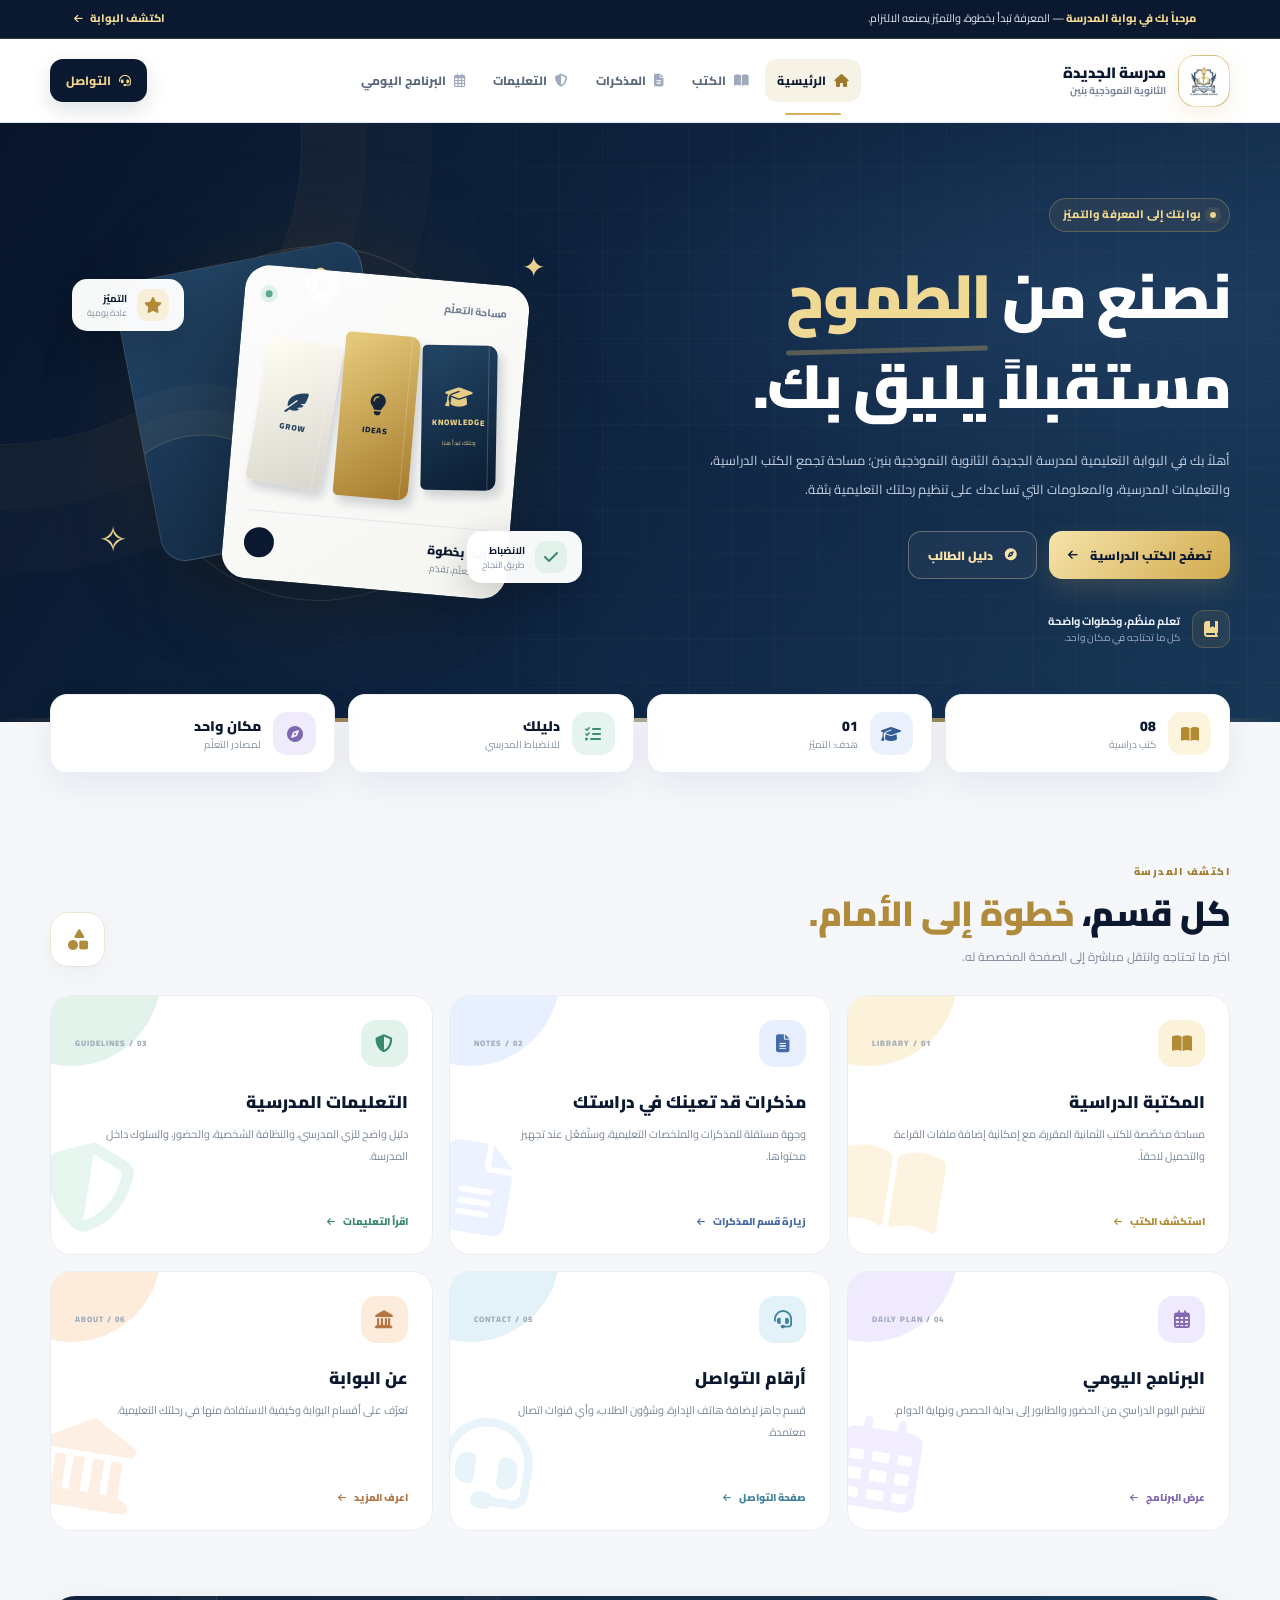
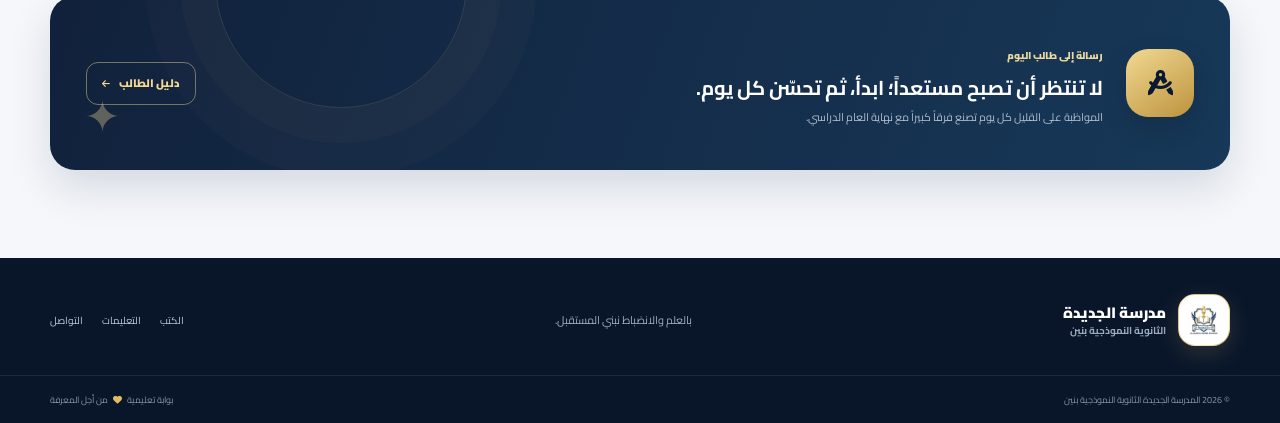
==== index.html @ 53d0a7f5 "Update contact section with new callout and warning Added a callout for contact information and upda" ====
<!DOCTYPE html>
<html lang="ar" dir="rtl">
<head>
  <meta charset="UTF-8">
  <meta name="viewport" content="width=device-width, initial-scale=1.0">
  <meta name="theme-color" content="#0b1930">
  <meta name="description" content="البوابة التعليمية للمدرسة الجديدة الثانوية النموذجية بنين — الكتب والمذكرات والتعليمات المدرسية والجدول اليومي.">
  <title>مدرسة الجديدة الثانوية النموذجية بنين | البوابة التعليمية</title>

  <link rel="preconnect" href="https://fonts.googleapis.com">
  <link rel="preconnect" href="https://fonts.gstatic.com" crossorigin>
  <link href="https://fonts.googleapis.com/css2?family=Cairo:wght@400;500;600;700;800;900&display=swap" rel="stylesheet">
  <link rel="stylesheet" href="https://cdnjs.cloudflare.com/ajax/libs/font-awesome/6.7.2/css/all.min.css">
  <link rel="stylesheet" href="style.css">
</head>
<body>
  <!-- شاشة البداية: ضع شعار المدرسة في assets/school-logo.png وسيظهر هنا وفي الترويسة تلقائياً. -->
  <div class="preloader" id="preloader" aria-label="جارٍ تجهيز البوابة" role="status">
    <div class="preloader-orbit orbit-one"></div>
    <div class="preloader-orbit orbit-two"></div>
    <div class="loader-brand">
      <div class="brand-mark brand-mark-large">
        <img src="1792596527395.jpg" alt="شعار المدرسة" class="school-logo-image" data-school-logo>
        <div class="logo-fallback"><i class="fa-solid fa-graduation-cap"></i><span>ج</span></div>
      </div>
      <span class="loader-kicker">بوابة المعرفة والانضباط</span>
      <h1>مدرسة الجديدة</h1>
      <p>الثانوية النموذجية بنين</p>
    </div>
    <div class="loader-progress"><span></span></div>
    <small>نهيّئ لك مساحة تليق بطموحك</small>
  </div>

  <div class="site-shell" id="siteShell">
    <div class="announcement-bar">
      <div class="announcement-inner">
        <span class="announcement-pulse"><i class="fa-solid fa-sparkles"></i></span>
        <p><strong>مرحباً بك في بوابة المدرسة</strong><span> — المعرفة تبدأ بخطوة، والتميّز يصنعه الالتزام.</span></p>
        <a href="#about" class="announcement-link" data-nav>اكتشف البوابة <i class="fa-solid fa-arrow-left"></i></a>
      </div>
    </div>

    <header class="site-header" id="siteHeader">
      <div class="header-inner page-container">
        <a class="brand" href="#home" data-nav aria-label="العودة إلى الرئيسية">
          <div class="brand-mark">
            <img src="1792596527395.jpg" alt="شعار المدرسة" class="school-logo-image" data-school-logo>
            <div class="logo-fallback"><i class="fa-solid fa-graduation-cap"></i><span>ج</span></div>
          </div>
          <div class="brand-copy">
            <strong>مدرسة الجديدة</strong>
            <span>الثانوية النموذجية بنين</span>
          </div>
        </a>

        <button class="menu-toggle" id="menuToggle" aria-label="فتح قائمة التنقل" aria-expanded="false" aria-controls="mainNav">
          <span></span><span></span><span></span>
        </button>

        <nav class="main-nav" id="mainNav" aria-label="التنقل الرئيسي">
          <a href="#home" class="nav-link is-active" data-nav><i class="fa-solid fa-house"></i><span>الرئيسية</span></a>
          <a href="#books" class="nav-link" data-nav><i class="fa-solid fa-book-open"></i><span>الكتب</span></a>
          <a href="#notes" class="nav-link" data-nav><i class="fa-solid fa-file-lines"></i><span>المذكرات</span></a>
          <a href="#guidelines" class="nav-link" data-nav><i class="fa-solid fa-shield-halved"></i><span>التعليمات</span></a>
          <a href="#schedule" class="nav-link" data-nav><i class="fa-regular fa-calendar-days"></i><span>البرنامج اليومي</span></a>
        </nav>

        <a href="#contact" class="header-contact" data-nav><i class="fa-solid fa-headset"></i><span>التواصل</span></a>
      </div>
    </header>

    <main id="mainContent">
      <!-- الصفحة الرئيسية -->
      <section class="page-view is-visible" data-page="home" id="page-home" aria-labelledby="homeTitle">
        <div class="hero-section">
          <div class="hero-grid page-container">
            <div class="hero-copy">
              <div class="eyebrow"><span class="eyebrow-dot"></span> بوابتك إلى المعرفة والتميّز</div>
              <h1 id="homeTitle">نصنع من <span>الطموح</span><br>مستقبلاً يليق بك.</h1>
              <p class="hero-description">أهلاً بك في البوابة التعليمية لمدرسة الجديدة الثانوية النموذجية بنين؛ مساحة تجمع الكتب الدراسية، والتعليمات المدرسية، والمعلومات التي تساعدك على تنظيم رحلتك التعليمية بثقة.</p>
              <div class="hero-actions">
                <a href="#books" data-nav class="button button-primary"><span>تصفّح الكتب الدراسية</span><i class="fa-solid fa-arrow-left"></i></a>
                <a href="#guidelines" data-nav class="button button-glass"><i class="fa-solid fa-compass"></i><span>دليل الطالب</span></a>
              </div>
              <div class="hero-assurance">
                <div class="assurance-icon"><i class="fa-solid fa-book-bookmark"></i></div>
                <p><strong>تعلم منظّم، وخطوات واضحة</strong><span>كل ما تحتاجه في مكان واحد.</span></p>
              </div>
            </div>

            <div class="hero-visual" aria-label="واجهة بصرية تعليمية">
              <div class="visual-glow"></div>
              <div class="visual-orbit orbit-a"></div>
              <div class="visual-orbit orbit-b"></div>
              <div class="visual-card visual-card-back"><i class="fa-solid fa-atom"></i><span>اكتشف</span></div>
              <div class="visual-card visual-card-front">
                <div class="visual-card-top"><span class="mini-label">مساحة التعلّم</span><span class="live-dot"></span></div>
                <div class="book-art"><div class="book-cover cover-navy"><i class="fa-solid fa-graduation-cap"></i><span>KNOWLEDGE</span><small>رحلتك تبدأ هنا</small></div><div class="book-cover cover-gold"><i class="fa-solid fa-lightbulb"></i><span>IDEAS</span></div><div class="book-cover cover-cream"><i class="fa-solid fa-feather-pointed"></i><span>GROW</span></div></div>
                <div class="visual-card-bottom"><div><strong>ابدأ بخطوة</strong><span>اقرأ، تعلّم، تقدّم.</span></div><div class="round-arrow"><i class="fa-solid fa-arrow-up-left"></i></div></div>
              </div>
              <div class="floating-chip chip-top"><span class="chip-icon"><i class="fa-solid fa-star"></i></span><span><strong>التميّز</strong><small>عادة يومية</small></span></div>
              <div class="floating-chip chip-bottom"><span class="chip-icon chip-icon-green"><i class="fa-solid fa-check"></i></span><span><strong>الانضباط</strong><small>طريق النجاح</small></span></div>
              <div class="visual-spark spark-one">✦</div><div class="visual-spark spark-two">✧</div>
            </div>
          </div>
          <div class="hero-bottom-line"></div>
        </div>

        <section class="quick-stats page-container" aria-label="معلومات البوابة">
          <div class="stat-card"><span class="stat-icon stat-icon-gold"><i class="fa-solid fa-book-open"></i></span><div><strong>08</strong><span>كتب دراسية</span></div><i class="fa-solid fa-arrow-up-left stat-arrow"></i></div>
          <div class="stat-card"><span class="stat-icon stat-icon-blue"><i class="fa-solid fa-graduation-cap"></i></span><div><strong>01</strong><span>هدف: التميّز</span></div><i class="fa-solid fa-arrow-up-left stat-arrow"></i></div>
          <div class="stat-card"><span class="stat-icon stat-icon-green"><i class="fa-solid fa-list-check"></i></span><div><strong>دليلك</strong><span>للانضباط المدرسي</span></div><i class="fa-solid fa-arrow-up-left stat-arrow"></i></div>
          <div class="stat-card"><span class="stat-icon stat-icon-violet"><i class="fa-solid fa-compass"></i></span><div><strong>مكان واحد</strong><span>لمصادر التعلّم</span></div><i class="fa-solid fa-arrow-up-left stat-arrow"></i></div>
        </section>

        <section class="section-block page-container home-sections">
          <div class="section-heading">
            <div><span class="section-kicker">اكتشف المدرسة</span><h2>كل قسم، <span>خطوة إلى الأمام.</span></h2><p>اختر ما تحتاجه وانتقل مباشرة إلى الصفحة المخصصة له.</p></div>
            <span class="heading-decoration"><i class="fa-solid fa-shapes"></i></span>
          </div>
          <div class="feature-grid">
            <a class="feature-card feature-card-books" href="#books" data-nav><div class="feature-card-top"><span class="feature-icon"><i class="fa-solid fa-book-open"></i></span><span class="feature-index">01 / LIBRARY</span></div><h3>المكتبة الدراسية</h3><p>مساحة مخصّصة للكتب الثمانية المقررة، مع إمكانية إضافة ملفات القراءة والتحميل لاحقاً.</p><span class="feature-link">استكشف الكتب <i class="fa-solid fa-arrow-left"></i></span><div class="feature-watermark"><i class="fa-solid fa-book-open"></i></div></a>
            <a class="feature-card feature-card-notes" href="#notes" data-nav><div class="feature-card-top"><span class="feature-icon"><i class="fa-solid fa-file-lines"></i></span><span class="feature-index">02 / NOTES</span></div><h3>مذكرات قد تعينك في دراستك</h3><p>وجهة مستقلة للمذكرات والملخصات التعليمية، وستُفعّل عند تجهيز محتواها.</p><span class="feature-link">زيارة قسم المذكرات <i class="fa-solid fa-arrow-left"></i></span><div class="feature-watermark"><i class="fa-solid fa-file-lines"></i></div></a>
            <a class="feature-card feature-card-guide" href="#guidelines" data-nav><div class="feature-card-top"><span class="feature-icon"><i class="fa-solid fa-shield-halved"></i></span><span class="feature-index">03 / GUIDELINES</span></div><h3>التعليمات المدرسية</h3><p>دليل واضح للزي المدرسي، والنظافة الشخصية، والحضور، والسلوك داخل المدرسة.</p><span class="feature-link">اقرأ التعليمات <i class="fa-solid fa-arrow-left"></i></span><div class="feature-watermark"><i class="fa-solid fa-shield-halved"></i></div></a>
            <a class="feature-card feature-card-schedule" href="#schedule" data-nav><div class="feature-card-top"><span class="feature-icon"><i class="fa-regular fa-calendar-days"></i></span><span class="feature-index">04 / DAILY PLAN</span></div><h3>البرنامج اليومي</h3><p>تنظيم اليوم الدراسي من الحضور والطابور إلى بداية الحصص ونهاية الدوام.</p><span class="feature-link">عرض البرنامج <i class="fa-solid fa-arrow-left"></i></span><div class="feature-watermark"><i class="fa-regular fa-calendar-days"></i></div></a>
            <a class="feature-card feature-card-contact" href="#contact" data-nav><div class="feature-card-top"><span class="feature-icon"><i class="fa-solid fa-headset"></i></span><span class="feature-index">05 / CONTACT</span></div><h3>أرقام التواصل</h3><p>قسم جاهز لإضافة هاتف الإدارة، وشؤون الطلاب، وأي قنوات اتصال معتمدة.</p><span class="feature-link">صفحة التواصل <i class="fa-solid fa-arrow-left"></i></span><div class="feature-watermark"><i class="fa-solid fa-headset"></i></div></a>
            <a class="feature-card feature-card-about" href="#about" data-nav><div class="feature-card-top"><span class="feature-icon"><i class="fa-solid fa-landmark"></i></span><span class="feature-index">06 / ABOUT</span></div><h3>عن البوابة</h3><p>تعرّف على أقسام البوابة وكيفية الاستفادة منها في رحلتك التعليمية.</p><span class="feature-link">اعرف المزيد <i class="fa-solid fa-arrow-left"></i></span><div class="feature-watermark"><i class="fa-solid fa-landmark"></i></div></a>
          </div>
        </section>

        <section class="study-banner page-container"><div class="study-banner-emblem"><i class="fa-solid fa-compass-drafting"></i></div><div class="study-banner-copy"><span>رسالة إلى طالب اليوم</span><h2>لا تنتظر أن تصبح مستعداً؛ ابدأ، ثم تحسّن كل يوم.</h2><p>المواظبة على القليل كل يوم تصنع فرقاً كبيراً مع نهاية العام الدراسي.</p></div><a href="#guidelines" class="banner-button" data-nav>دليل الطالب <i class="fa-solid fa-arrow-left"></i></a><div class="banner-deco">✦</div></section>
      </section>

      <!-- صفحة الكتب -->
      <section class="page-view inner-page" data-page="books" id="page-books" aria-labelledby="booksTitle" hidden>
        <div class="inner-hero inner-hero-books"><div class="page-container inner-hero-content"><div class="breadcrumbs"><a href="#home" data-nav>الرئيسية</a><i class="fa-solid fa-chevron-left"></i><span>المكتبة الدراسية</span></div><span class="section-kicker">THE DIGITAL LIBRARY</span><h1 id="booksTitle">المكتبة <span>الدراسية</span></h1><p>ثمانية عناوين دراسية في مكان واحد. أُعدّت هذه الصفحة لتكون نقطة وصول منظمة إلى ملفات الكتب عند رفعها.</p><div class="inner-hero-meta"><span><i class="fa-solid fa-book"></i> 8 كتب</span><span><i class="fa-solid fa-mobile-screen-button"></i> مناسبة للهاتف والحاسوب</span></div></div><div class="inner-hero-graphic"><div class="hero-book-stack"><i class="fa-solid fa-book-open"></i><span>LIBRARY</span><small>اقرأ لتتقدّم</small></div></div></div>
        <div class="page-container page-body"><div class="page-toolbar"><div><h2>الكتب المتاحة في الفهرس</h2><p>اختر المادة للوصول إلى تفاصيلها.</p></div><label class="search-box"><i class="fa-solid fa-magnifying-glass"></i><input id="bookSearch" type="search" placeholder="ابحث عن كتاب..." autocomplete="off"><kbd>⌕</kbd></label></div><div class="books-grid" id="booksGrid"></div><div class="info-callout"><span class="callout-icon"><i class="fa-solid fa-circle-info"></i></span><div><strong>ملاحظة حول الملفات</strong><p> سوف يتم اضافة باقي الكتب قريبا نحن نعمل على ارضائكم<code>BOOKS</code><code></code>، وسيعمل زر فتح الكتاب تلقائياً.</p></div></div></div>
      </section>

      <!-- صفحة المذكرات -->
      <section class="page-view inner-page" data-page="notes" id="page-notes" aria-labelledby="notesTitle" hidden>
        <div class="inner-hero inner-hero-notes"><div class="page-container inner-hero-content"><div class="breadcrumbs"><a href="#home" data-nav>الرئيسية</a><i class="fa-solid fa-chevron-left"></i><span>المذكرات</span></div><span class="section-kicker">YOUR STUDY COMPANION</span><h1 id="notesTitle">مذكرات قد تعينك <span>في دراستك</span></h1><p>مساحة تعليمية قيد التجهيز لتجميع المذكرات والملخصات وأوراق المراجعة في واجهة واحدة سهلة الاستخدام.</p></div><div class="inner-hero-graphic notes-graphic"><div class="note-sheet"><span class="note-line line-short"></span><span class="note-line"></span><span class="note-line"></span><span class="note-line line-mid"></span><i class="fa-solid fa-bookmark"></i></div></div></div>
        <div class="page-container page-body coming-soon-wrap"><div class="coming-soon-card"><div class="coming-soon-orbit orbit-one"></div><div class="coming-soon-orbit orbit-two"></div><div class="coming-soon-icon"><i class="fa-solid fa-file-circle-plus"></i></div><span class="coming-soon-label">قريباً بإذن الله</span><h2>سوف يتم إضافة هذا القسم قريباً</h2><p>نعمل على تجهيز مساحة للمذكرات والملخصات الدراسية. ستظهر المواد هنا عند إضافتها.</p><a href="#books" class="button button-primary" data-nav>تصفّح الكتب الآن <i class="fa-solid fa-arrow-left"></i></a></div></div>
      </section>

      <!-- صفحة التعليمات -->
      <section class="page-view inner-page" data-page="guidelines" id="page-guidelines" aria-labelledby="guidelinesTitle" hidden>
        <div class="inner-hero inner-hero-guide"><div class="page-container inner-hero-content"><div class="breadcrumbs"><a href="#home" data-nav>الرئيسية</a><i class="fa-solid fa-chevron-left"></i><span>التعليمات المدرسية</span></div><span class="section-kicker">SCHOOL CODE</span><h1 id="guidelinesTitle">هويتنا في <span>مظهرنا وسلوكنا</span></h1><p>الالتزام بالنظام والنظافة واحترام الآخرين جزء من بيئة تعليمية آمنة ومحفّزة للجميع.</p><div class="inner-hero-meta"><span><i class="fa-solid fa-shirt"></i> زي موحّد</span><span><i class="fa-solid fa-handshake-angle"></i> احترام ومسؤولية</span></div></div><div class="inner-hero-graphic guide-graphic"><div class="shield-illustration"><i class="fa-solid fa-shield-halved"></i><span><i class="fa-solid fa-check"></i></span></div></div></div>
        <div class="page-container page-body"><div class="page-toolbar"><div><h2>دليل الطالب المدرسي</h2><p>إرشادات تساعد على المحافظة على بيئة مدرسية مرتبة ومحترمة.</p></div><span class="pill-note"><i class="fa-solid fa-circle-check"></i> التزم بها كل يوم</span></div><div class="guidelines-grid">
          <article class="guideline-card"><span class="guideline-number">01</span><div class="guideline-icon icon-uniform"><i class="fa-solid fa-shirt"></i></div><h3>الزي المدرسي</h3><p>احرص على الحضور بالزي المدرسي المحدد بصورة مرتبة ونظيفة.</p><ul><li><i class="fa-solid fa-check"></i><span>قميص أبيض نظيف ومرتب.</span></li><li><i class="fa-solid fa-check"></i><span>بنطال بني رسمي.</span></li><li><i class="fa-solid fa-check"></i><span>حذاء رياضي مناسب ونظيف.</span></li></ul></article>
          <article class="guideline-card"><span class="guideline-number">02</span><div class="guideline-icon icon-hair"><i class="fa-solid fa-scissors"></i></div><h3>المظهر الشخصي</h3><p>المظهر المرتب يعكس احترام الطالب لنفسه ولمدرسته.</p><ul><li><i class="fa-solid fa-check"></i><span>قصة شعر مهذبة ومرتبة «رضا الوالدين».</span></li><li><i class="fa-solid fa-check"></i><span>عدم ارتداء الإكسسوارات.</span></li><li><i class="fa-solid fa-check"></i><span>المحافظة على النظافة الشخصية.</span></li></ul></article>
          <article class="guideline-card"><span class="guideline-number">03</span><div class="guideline-icon icon-time"><i class="fa-regular fa-clock"></i></div><h3>الحضور والانتظام</h3><p>الانتظام أساس الاستفادة من الدروس ومتابعة الشرح.</p><ul><li><i class="fa-solid fa-check"></i><span>الحضور في الوقت المحدد.</span></li><li><i class="fa-solid fa-check"></i><span>الانتظام في الدروس والحصص.</span></li><li><i class="fa-solid fa-check"></i><span>إحضار الكتب والأدوات المطلوبة.</span></li></ul></article>
          <article class="guideline-card"><span class="guideline-number">04</span><div class="guideline-icon icon-respect"><i class="fa-solid fa-handshake-angle"></i></div><h3>السلوك والاحترام</h3><p>المدرسة مجتمع نتعلم فيه العلم والأدب والمسؤولية.</p><ul><li><i class="fa-solid fa-check"></i><span>احترام المعلمين والزملاء والعاملين.</span></li><li><i class="fa-solid fa-check"></i><span>المحافظة على الفصول والممتلكات.</span></li><li><i class="fa-solid fa-check"></i><span>الإنصات أثناء الشرح وعدم التشويش.</span></li></ul></article>
          <article class="guideline-card"><span class="guideline-number">05</span><div class="guideline-icon icon-study"><i class="fa-solid fa-book-open-reader"></i></div><h3>الجدية في الدراسة</h3><p>خطط لوقتك وراجع دروسك باستمرار ولا تؤجل واجباتك.</p><ul><li><i class="fa-solid fa-check"></i><span>أداء الواجبات في مواعيدها.</span></li><li><i class="fa-solid fa-check"></i><span>المشاركة الإيجابية في الحصة.</span></li><li><i class="fa-solid fa-check"></i><span>طلب المساعدة عند الحاجة.</span></li></ul></article>
          <article class="guideline-card guideline-card-highlight"><div class="highlight-pattern">✦</div><div class="guideline-icon icon-star"><i class="fa-solid fa-award"></i></div><h3>كن قدوة حسنة</h3><p>الطالب المتميّز يجمع بين التحصيل العلمي، وحسن الخلق، والمظهر المرتب، واحترام النظام.</p><a href="#schedule" data-nav class="text-link">نظّم يومك الدراسي <i class="fa-solid fa-arrow-left"></i></a></article>
        </div><div class="guidelines-footer-note"><i class="fa-solid fa-circle-info"></i><p>هذه صفحة إرشادية قابلة للتحديث. يمكن تعديل أي بند ليتوافق مع اللائحة المعتمدة من إدارة المدرسة.</p></div></div>
      </section>

      <!-- صفحة البرنامج اليومي -->
      <section class="page-view inner-page" data-page="schedule" id="page-schedule" aria-labelledby="scheduleTitle" hidden>
        <div class="inner-hero inner-hero-schedule"><div class="page-container inner-hero-content"><div class="breadcrumbs"><a href="#home" data-nav>الرئيسية</a><i class="fa-solid fa-chevron-left"></i><span>البرنامج اليومي</span></div><span class="section-kicker">DAILY RHYTHM</span><h1 id="scheduleTitle">يوم دراسي <span>منظّم</span></h1><p>ابدأ يومك مبكراً، وكن مستعداً للتعلّم، واجعل وقتك داخل المدرسة فرصة للتقدّم.</p></div><div class="inner-hero-graphic schedule-graphic"><div class="clock-art"><i class="fa-regular fa-clock"></i><span>07:00</span><small>صباحاً</small></div></div></div>
        <div class="page-container page-body"><div class="page-toolbar"><div><h2>محطات اليوم الدراسي</h2><p>الأوقات التالية مأخوذة من النموذج الأولي ويمكن تعديلها وفق الجدول الرسمي للمدرسة.</p></div><span class="pill-note"><i class="fa-regular fa-calendar-check"></i> خطة يومية</span></div><div class="timeline-list"><article class="timeline-item"><div class="timeline-time"><span>07:00</span><small>صباحاً</small></div><div class="timeline-marker"><i class="fa-solid fa-door-open"></i></div><div class="timeline-content"><span class="timeline-tag">الاستعداد</span><h3>فتح الأبواب وحضور الطلاب</h3><p>الوصول مبكراً والتأكد من الزي والأدوات الدراسية والاستعداد لبدء اليوم.</p></div></article><article class="timeline-item"><div class="timeline-time"><span>07:30</span><small>صباحاً</small></div><div class="timeline-marker marker-gold"><i class="fa-solid fa-people-group"></i></div><div class="timeline-content"><span class="timeline-tag">بداية اليوم</span><h3>الطابور الصباحي والتمارين</h3><p>الانتظام في الطابور والاستماع إلى التوجيهات الصباحية.</p></div></article><article class="timeline-item"><div class="timeline-time"><span>08:00</span><small>صباحاً</small></div><div class="timeline-marker marker-green"><i class="fa-solid fa-book-open"></i></div><div class="timeline-content"><span class="timeline-tag">التعلّم</span><h3>انطلاق الحصة الأولى</h3><p>الالتزام بمواعيد الحصص، والتركيز أثناء الشرح، وتدوين الملاحظات المهمة.</p></div></article><article class="timeline-item"><div class="timeline-time"><span>02:00</span><small>مساءً</small></div><div class="timeline-marker marker-violet"><i class="fa-solid fa-flag-checkered"></i></div><div class="timeline-content"><span class="timeline-tag">ختام اليوم</span><h3>نهاية اليوم الدراسي</h3><p>ترتيب الأدوات والمحافظة على نظافة المكان والاستعداد للمراجعة المنزلية.</p></div></article></div><div class="schedule-tip"><span><i class="fa-solid fa-lightbulb"></i></span><div><strong>نصيحة اليوم</strong><p>جهّز حقيبتك في الليلة السابقة، ونَم مبكراً حتى تبدأ يومك بنشاط وتركيز.</p></div></div></div>
      </section>

      <!-- صفحة أرقام التواصل -->
      <section class="page-view inner-page" data-page="contact" id="page-contact" aria-labelledby="contactTitle" hidden>
        <div class="inner-hero inner-hero-contact"><div class="page-container inner-hero-content"><div class="breadcrumbs"><a href="#home" data-nav>الرئيسية</a><i class="fa-solid fa-chevron-left"></i><span>أرقام التواصل</span></div><span class="section-kicker">STAY CONNECTED</span><h1 id="contactTitle">التواصل <span>مع المدرسة</span></h1><p>هذه الصفحة مجهّزة لإضافة وسائل التواصل الرسمية عندما تصبح متاحة.</p></div><div class="inner-hero-graphic contact-graphic"><div class="contact-orb"><i class="fa-solid fa-headset"></i><span class="contact-orb-dot"></span></div></div></div>
        <div class="page-container page-body"><div class="contact-intro"><span class="contact-intro-icon"><i class="fa-solid fa-phone-volume"></i></span><div><h2>قنوات التواصل</h2><p>سيتم إدراج الأرقام والبيانات هنا لاحقاً. لا توجد أرقام مضافة حالياً.</p></div></div><div class="contact-grid" id="contactGrid"></div><div class="info-callout"><span class="callout-icon"><i class="fa-solid fa-circle-info"></i></span><div><strong> بيانات التواصل</strong><p><code></code><code></code> اي اتصال خارج هذه الارقام يعتبر انتحالا للشخصية وجريمة يعاقب عليها القانون
      </p></div></div></div>
      </section>

      <!-- صفحة عن البوابة -->
      <section class="page-view inner-page" data-page="about" id="page-about" aria-labelledby="aboutTitle" hidden>
        <div class="inner-hero inner-hero-about"><div class="page-container inner-hero-content"><div class="breadcrumbs"><a href="#home" data-nav>الرئيسية</a><i class="fa-solid fa-chevron-left"></i><span>عن البوابة</span></div><span class="section-kicker">LEARN WITH PURPOSE</span><h1 id="aboutTitle">بيئة رقمية <span>للتعلّم المنظّم</span></h1><p>صُممت البوابة لتكون نقطة وصول واضحة للمصادر الدراسية والتعليمات المهمة، بواجهة عربية سهلة على الهاتف والحاسوب.</p></div><div class="inner-hero-graphic about-graphic"><div class="about-emblem"><i class="fa-solid fa-landmark"></i><span>KNOWLEDGE</span></div></div></div>
        <div class="page-container page-body"><div class="about-story"><div class="about-story-mark"><i class="fa-solid fa-graduation-cap"></i></div><div><span class="section-kicker">رؤيتنا التعليمية</span><h2>بوابة واحدة، وطرق متعددة نحو النجاح.</h2><p>تجمع هذه الواجهة أقسام الكتب الدراسية والمذكرات والتعليمات المدرسية والبرنامج اليومي وأرقام التواصل في تجربة موحّدة. وهي قابلة للتطوير بإضافة موارد جديدة وأقسام مستقلة كلما توفرت المواد والمعلومات المعتمدة.</p></div></div><div class="about-values"><article><span><i class="fa-solid fa-book-open"></i></span><h3>المعرفة أولاً</h3><p>الوصول المنظم إلى المواد الدراسية ومصادر المراجعة.</p></article><article><span><i class="fa-solid fa-shield-heart"></i></span><h3>الانضباط والمسؤولية</h3><p>توضيح التوجيهات التي تساعد على بيئة مدرسية إيجابية.</p></article><article><span><i class="fa-solid fa-wand-magic-sparkles"></i></span><h3>قابلة للتطوير</h3><p>تصميم مرن لإضافة أقسام ومحتوى جديد في المستقبل.</p></article></div><div class="info-callout"><span class="callout-icon"><i class="fa-solid fa-circle-info"></i></span><div><strong>حول حالة البوابة</strong><p>هذه نسخة واجهة أمامية. لا تحتوي حالياً على خادم أو نظام إدارة محتوى؛ لذلك فإن إضافة البيانات والروابط تتم من ملفات المشروع إلى أن تتم برمجة لوحة إدارة وربطها بقاعدة بيانات.</p></div></div></div>
      </section>
    </main>

    <footer class="site-footer">
      <div class="footer-top page-container"><a class="brand footer-brand" href="#home" data-nav><div class="brand-mark"><img src="1792596527395.jpg" alt="شعار المدرسة" class="school-logo-image" data-school-logo><div class="logo-fallback"><i class="fa-solid fa-graduation-cap"></i><span>ج</span></div></div><div class="brand-copy"><strong>مدرسة الجديدة</strong><span>الثانوية النموذجية بنين</span></div></a><p>بالعلم والانضباط نبني المستقبل.</p><div class="footer-links"><a href="#books" data-nav>الكتب</a><a href="#guidelines" data-nav>التعليمات</a><a href="#contact" data-nav>التواصل</a></div></div>
      <div class="footer-bottom"><div class="page-container"><span>© <span id="currentYear">2026</span> المدرسة الجديدة الثانوية النموذجية بنين</span><span class="footer-made">بوابة تعليمية <i class="fa-solid fa-heart"></i> من أجل المعرفة</span></div></div>
    </footer>
    <button class="back-to-top" id="backToTop" aria-label="العودة إلى أعلى الصفحة"><i class="fa-solid fa-arrow-up"></i></button>
    <div class="toast" id="toast" role="status" aria-live="polite"><i class="fa-solid fa-circle-info"></i><span id="toastMessage"></span></div>
  </div>
  <script src="app.js" defer></script>
</body>
</html>
---- style.css ----
:root{
  --navy:#0b1930;--navy-2:#102542;--navy-3:#17385b;--gold:#d6b15e;--gold-2:#f0d994;--gold-soft:#fbf4df;
  --ink:#18253a;--muted:#6e7b8e;--paper:#f5f7fb;--white:#fff;--line:#e7ebf2;--green:#3d8d79;--shadow:0 18px 55px rgba(20,39,68,.09);--radius:24px;
}
*{box-sizing:border-box}
html{scroll-behavior:smooth;scroll-padding-top:100px}
body{margin:0;background:var(--paper);color:var(--ink);font-family:'Cairo',sans-serif;line-height:1.75;-webkit-font-smoothing:antialiased}
body.menu-open{overflow:hidden}
a{color:inherit;text-decoration:none}button,input{font:inherit}button,a{-webkit-tap-highlight-color:transparent}button:focus-visible,a:focus-visible,input:focus-visible{outline:3px solid rgba(214,177,94,.8);outline-offset:3px}::selection{background:rgba(214,177,94,.35);color:var(--navy)}
.page-container{width:min(1180px,calc(100% - 48px));margin-inline:auto}
.preloader{position:fixed;inset:0;z-index:3000;background:radial-gradient(ellipse at 50% 40%,#17375b 0%,#0c1c35 45%,#071326 100%);color:#fff;display:grid;place-content:center;justify-items:center;gap:20px;overflow:hidden;transition:opacity .65s ease,visibility .65s ease}
.preloader.is-done{opacity:0;visibility:hidden;pointer-events:none}.preloader-orbit{position:absolute;width:440px;height:440px;border:1px solid rgba(214,177,94,.16);border-radius:50%;animation:orbit 18s linear infinite}.preloader-orbit:before,.preloader-orbit:after{content:"";position:absolute;border-radius:50%;background:var(--gold);box-shadow:0 0 20px rgba(214,177,94,.7);width:7px;height:7px;top:22%;right:8%}.preloader-orbit:after{top:auto;right:auto;bottom:13%;left:15%;width:4px;height:4px}.orbit-two{width:330px;height:330px;border-style:dashed;animation-direction:reverse;animation-duration:24s}.loader-brand{z-index:1;text-align:center}.brand-mark{width:52px;height:52px;border-radius:17px;display:grid;place-items:center;position:relative;overflow:hidden;flex:0 0 auto;background:linear-gradient(145deg,#f6df9d,#b9903d);border:1px solid rgba(255,255,255,.3);box-shadow:0 7px 24px rgba(214,177,94,.18)}.brand-mark-large{width:90px;height:90px;border-radius:27px;margin:0 auto 20px;box-shadow:0 12px 42px rgba(214,177,94,.23)}.brand-mark .logo-fallback{width:100%;height:100%;display:flex;align-items:center;justify-content:center;flex-direction:column;line-height:1;color:var(--navy);position:absolute;inset:0}.logo-fallback i{font-size:16px}.logo-fallback span{font-size:19px;font-weight:900;margin-top:2px}.brand-mark-large .logo-fallback i{font-size:28px}.brand-mark-large .logo-fallback span{font-size:27px}.school-logo-image{position:absolute;z-index:2;inset:0;width:100%;height:100%;object-fit:contain;padding:5px;background:#fff;display:none}.school-logo-image.logo-loaded{display:block}.loader-kicker{font-size:11px;letter-spacing:2px;color:var(--gold-2)}.loader-brand h1{font-weight:900;font-size:35px;line-height:1.4;margin:7px 0 0;letter-spacing:-1px}.loader-brand p{color:#c4cfdf;margin:1px 0;font-size:14px}.loader-progress{width:180px;height:3px;background:rgba(255,255,255,.14);border-radius:10px;overflow:hidden}.loader-progress span{display:block;height:100%;width:38%;background:linear-gradient(90deg,#a57a28,var(--gold-2));border-radius:10px;animation:loading 1.5s ease-in-out infinite}.preloader>small{font-size:11px;color:#9eacc1}
.site-shell{opacity:0;transition:opacity .55s ease}.site-shell.is-ready{opacity:1}
.announcement-bar{background:var(--navy);color:#dfe7f3;border-bottom:1px solid rgba(214,177,94,.2);font-size:11px}.announcement-inner{max-width:1180px;margin:auto;min-height:38px;padding:6px 24px;display:flex;align-items:center;gap:10px}.announcement-pulse{color:var(--gold);font-size:13px}.announcement-inner p{margin:0;flex:1}.announcement-inner strong{color:#f4d990;font-weight:800}.announcement-link{color:#f0d994;font-weight:800;white-space:nowrap}.announcement-link i{font-size:10px;margin-right:5px;transition:transform .2s}.announcement-link:hover i{transform:translateX(-3px)}
.site-header{position:sticky;top:0;z-index:100;background:rgba(255,255,255,.94);border-bottom:1px solid rgba(220,227,237,.88);backdrop-filter:blur(18px);transition:box-shadow .25s}.site-header.scrolled{box-shadow:0 10px 32px rgba(11,25,48,.08)}.header-inner{display:flex;align-items:center;justify-content:space-between;gap:22px;min-height:83px}.brand{display:flex;align-items:center;gap:12px;min-width:max-content}.brand-copy{display:flex;flex-direction:column;line-height:1.45}.brand-copy strong{font-size:15px;font-weight:900;color:var(--navy)}.brand-copy span{font-size:10px;color:#78869a;font-weight:700}.main-nav{display:flex;align-items:center;gap:4px}.nav-link{position:relative;display:flex;align-items:center;gap:8px;padding:11px 12px;color:#5a687b;font-size:12px;font-weight:800;border-radius:12px;transition:background .25s,color .25s}.nav-link i{font-size:13px;color:#a0aaba;transition:color .2s}.nav-link:hover,.nav-link.is-active{background:#f7f2e6;color:var(--navy)}.nav-link:hover i,.nav-link.is-active i{color:#a17a29}.nav-link.is-active:after{content:"";height:2px;position:absolute;bottom:-13px;left:20px;right:20px;background:var(--gold);border-radius:3px}.header-contact{display:flex;align-items:center;gap:8px;background:var(--navy);color:#f2d88f;font-size:12px;font-weight:800;border-radius:13px;padding:11px 16px;box-shadow:0 8px 20px rgba(11,25,48,.13);transition:transform .2s,background .2s;white-space:nowrap}.header-contact:hover{transform:translateY(-2px);background:#17375a}.menu-toggle{display:none;border:1px solid #e6eaf0;background:#fff;border-radius:13px;width:44px;height:42px;padding:10px;cursor:pointer}.menu-toggle span{height:2px;width:100%;display:block;background:var(--navy);margin:4px 0;border-radius:2px;transition:transform .2s,opacity .2s}
/* Home hero */
.hero-section{position:relative;overflow:hidden;background:radial-gradient(ellipse at 85% 30%,rgba(41,76,116,.45),transparent 35%),linear-gradient(122deg,#08152a 0%,#102745 57%,#183858 100%);color:white;min-height:535px}.hero-section:before{content:"";position:absolute;inset:0;background-image:linear-gradient(rgba(255,255,255,.025) 1px,transparent 1px),linear-gradient(90deg,rgba(255,255,255,.025) 1px,transparent 1px);background-size:43px 43px;mask-image:linear-gradient(90deg,transparent,#000 45%,#000)}.hero-section:after{content:"";position:absolute;width:600px;height:600px;border:1px solid rgba(214,177,94,.09);border-radius:50%;left:-300px;top:-280px;box-shadow:0 0 0 65px rgba(214,177,94,.025),0 0 0 130px rgba(214,177,94,.02)}.hero-grid{position:relative;z-index:1;display:grid;grid-template-columns:1.05fr .95fr;align-items:center;gap:48px;padding-top:75px;padding-bottom:74px;min-height:535px}.hero-copy{max-width:620px}.eyebrow{display:inline-flex;align-items:center;gap:9px;padding:6px 13px;border:1px solid rgba(214,177,94,.3);border-radius:99px;background:rgba(214,177,94,.08);font-size:11px;font-weight:800;color:#f2d990;letter-spacing:.15px}.eyebrow-dot{width:6px;height:6px;border-radius:50%;background:#ead18e;box-shadow:0 0 0 5px rgba(214,177,94,.12)}.hero-copy h1{font-size:clamp(37px,4.8vw,61px);line-height:1.48;font-weight:900;letter-spacing:-1.8px;margin:19px 0 15px}.hero-copy h1 span,.inner-hero h1 span{color:var(--gold-2);position:relative}.hero-copy h1 span:after{content:"";position:absolute;bottom:0;right:2px;left:0;height:5px;border-radius:10px;background:rgba(214,177,94,.35);transform:rotate(-1.5deg)}.hero-description{max-width:580px;color:#c6d1e1;font-size:13px;line-height:2.2;margin:0}.hero-actions{display:flex;align-items:center;gap:12px;flex-wrap:wrap;margin-top:28px}.button{display:inline-flex;align-items:center;justify-content:center;gap:12px;min-height:48px;padding:12px 19px;border-radius:13px;font-size:12px;font-weight:900;transition:transform .2s,box-shadow .2s,background .2s}.button:hover{transform:translateY(-3px)}.button-primary{color:var(--navy);background:linear-gradient(135deg,#f6e4ab,#d1aa4d);box-shadow:0 10px 26px rgba(214,177,94,.19)}.button-primary:hover{box-shadow:0 13px 30px rgba(214,177,94,.27)}.button-primary i{font-size:11px}.button-glass{border:1px solid rgba(235,218,170,.35);background:rgba(255,255,255,.045);color:#f8e4ab}.button-glass:hover{background:rgba(255,255,255,.1)}.hero-assurance{display:flex;gap:12px;align-items:center;margin-top:31px}.assurance-icon{display:grid;place-items:center;width:38px;height:38px;border:1px solid rgba(214,177,94,.25);background:rgba(214,177,94,.09);border-radius:12px;color:var(--gold-2)}.hero-assurance p{margin:0;display:flex;flex-direction:column;line-height:1.65}.hero-assurance strong{font-size:11px;color:#eef2fa}.hero-assurance p span{font-size:10px;color:#9eacc1}
.hero-visual{height:400px;position:relative;display:grid;place-items:center;isolation:isolate}.visual-glow{position:absolute;width:310px;height:310px;border-radius:50%;background:rgba(217,178,88,.16);filter:blur(65px)}.visual-orbit{position:absolute;border:1px solid rgba(236,215,153,.16);border-radius:50%;width:355px;height:355px;transform:rotate(-25deg)}.orbit-b{width:420px;height:260px;transform:rotate(35deg);border-style:dashed;opacity:.7}.visual-card{position:absolute;border:1px solid rgba(255,255,255,.15);border-radius:25px;box-shadow:0 28px 80px rgba(0,0,0,.28)}.visual-card-back{width:250px;height:285px;background:linear-gradient(155deg,#234667,#122842);left:16%;top:9%;transform:rotate(-11deg);display:flex;flex-direction:column;justify-content:space-between;padding:22px;color:#f0d994;overflow:hidden}.visual-card-back:after{content:"";position:absolute;width:200px;height:200px;border:1px solid rgba(240,217,148,.2);border-radius:50%;bottom:-80px;left:-60px;box-shadow:0 0 0 25px rgba(240,217,148,.03),0 0 0 50px rgba(240,217,148,.03)}.visual-card-back i{font-size:38px}.visual-card-back span{font-size:10px;letter-spacing:2px}.visual-card-front{width:285px;background:linear-gradient(145deg,rgba(255,255,255,.99),#f5f5f1);color:var(--navy);padding:19px 20px 18px;right:13%;top:13%;transform:rotate(5deg);z-index:2}.visual-card-top{display:flex;align-items:center;justify-content:space-between}.mini-label{font-size:10px;color:#718096;font-weight:800}.live-dot{width:7px;height:7px;background:#5fa78f;border-radius:50%;box-shadow:0 0 0 5px #e0f1e9}.book-art{height:207px;display:flex;justify-content:center;align-items:center;gap:7px;padding:13px 0}.book-cover{height:145px;width:75px;border-radius:5px 10px 10px 5px;box-shadow:5px 7px 10px rgba(11,25,48,.17);display:flex;align-items:center;flex-direction:column;justify-content:center;gap:8px;position:relative;overflow:hidden}.book-cover:after{content:"";position:absolute;top:0;right:8px;bottom:0;width:1px;background:rgba(255,255,255,.2)}.book-cover i{font-size:22px}.book-cover span{font-size:8px;letter-spacing:1px;font-weight:900}.book-cover small{font-size:6px}.cover-navy{background:linear-gradient(150deg,#234767,#0b1c32);color:#e6cd86;transform:translateY(-6px) rotate(-4deg)}.cover-gold{background:linear-gradient(145deg,#e8cc7d,#a57b2d);color:#17253a;height:164px;z-index:2}.cover-cream{background:linear-gradient(150deg,#fffdf4,#d8d6cc);color:#254361;transform:translateY(4px) rotate(5deg)}.visual-card-bottom{border-top:1px solid #e2e7ee;padding-top:13px;display:flex;align-items:center;justify-content:space-between}.visual-card-bottom>div:first-child{display:flex;flex-direction:column}.visual-card-bottom strong{font-size:12px;font-weight:900}.visual-card-bottom span{font-size:9px;color:#7b8798}.round-arrow{width:30px;height:30px;display:grid;place-items:center;background:var(--navy);color:#e8ce85;border-radius:50%;font-size:10px}.floating-chip{position:absolute;z-index:3;display:flex;align-items:center;gap:10px;background:rgba(255,255,255,.97);box-shadow:0 12px 40px rgba(0,0,0,.2);padding:10px 15px;border-radius:15px;color:var(--navy);animation:float 5s ease-in-out infinite}.floating-chip>span:last-child{display:flex;flex-direction:column;line-height:1.5}.floating-chip strong{font-size:10px}.floating-chip small{font-size:9px;color:#8490a0}.chip-icon{width:32px;height:32px;border-radius:11px;background:#f7efd9;color:#b28b37;display:grid;place-items:center}.chip-icon-green{background:#e2f2eb;color:#38866d}.chip-top{left:4%;top:14%}.chip-bottom{right:1%;bottom:10%;animation-delay:-2.3s}.visual-spark{position:absolute;color:#ecd38f;font-size:28px}.spark-one{right:8%;top:5%}.spark-two{left:9%;bottom:13%;font-size:36px}.hero-bottom-line{position:absolute;bottom:0;left:0;right:0;height:4px;background:linear-gradient(90deg,transparent,var(--gold),#f7e7b9,var(--gold),transparent);opacity:.7}
.quick-stats{display:grid;grid-template-columns:repeat(4,1fr);gap:13px;position:relative;z-index:3;margin-top:-28px}.stat-card{display:flex;align-items:center;gap:12px;min-width:0;padding:17px 18px;background:#fff;border:1px solid #edf0f5;border-radius:17px;box-shadow:0 12px 35px rgba(12,30,54,.07);position:relative;overflow:hidden}.stat-icon{width:43px;height:43px;border-radius:14px;display:grid;place-items:center;font-size:16px;flex:0 0 auto}.stat-icon-gold{background:#fcf4dd;color:#b38a2f}.stat-icon-blue{background:#eaf0fc;color:#315c96}.stat-icon-green{background:#e5f4ee;color:#3f8d77}.stat-icon-violet{background:#f0ebfb;color:#7e68b2}.stat-card>div{display:flex;flex-direction:column;line-height:1.6;min-width:0}.stat-card strong{font-size:14px;font-weight:900;color:var(--navy);white-space:nowrap}.stat-card>div span{font-size:10px;color:#8691a1;white-space:nowrap}.stat-arrow{position:absolute;left:14px;top:14px;font-size:9px;color:#c0c8d4;transform:rotate(-45deg)}
.section-block{padding-top:90px;padding-bottom:38px}.section-heading{display:flex;align-items:flex-end;justify-content:space-between;gap:20px;margin-bottom:28px}.section-kicker{display:block;color:#a17d30;font-size:10px;font-weight:900;letter-spacing:1.5px;text-transform:uppercase}.section-heading h2{font-size:clamp(25px,3vw,35px);line-height:1.5;color:var(--navy);margin:6px 0 7px;font-weight:900;letter-spacing:-.5px}.section-heading h2 span{color:#b18b3c}.section-heading p{font-size:12px;color:#7e899b;margin:0}.heading-decoration{width:55px;height:55px;display:grid;place-items:center;border-radius:18px;background:#fff;border:1px solid #ece5d1;color:#b18b3c;font-size:20px;box-shadow:0 8px 25px rgba(12,30,54,.04)}.feature-grid{display:grid;grid-template-columns:repeat(3,minmax(0,1fr));gap:16px}.feature-card{position:relative;overflow:hidden;border:1px solid #e9edf3;border-radius:21px;background:white;min-height:260px;padding:24px;display:flex;flex-direction:column;align-items:flex-start;transition:transform .25s,box-shadow .25s,border-color .25s;isolation:isolate}.feature-card:hover{transform:translateY(-5px);box-shadow:0 20px 44px rgba(13,32,57,.09);border-color:#dbc68e}.feature-card:before{content:"";position:absolute;width:180px;height:180px;border-radius:50%;top:-110px;left:-70px;background:var(--feature-tint,#fbf4e1);z-index:-1;transition:transform .3s}.feature-card:hover:before{transform:scale(1.35)}.feature-card-books{--feature-tint:#fcf2d9;--feature-color:#b28b35}.feature-card-notes{--feature-tint:#e8efff;--feature-color:#476ba7}.feature-card-guide{--feature-tint:#e1f3eb;--feature-color:#398a70}.feature-card-schedule{--feature-tint:#f0eaff;--feature-color:#8267b2}.feature-card-contact{--feature-tint:#e3f2f8;--feature-color:#43849c}.feature-card-about{--feature-tint:#fdebdc;--feature-color:#b67542}.feature-card-top{width:100%;display:flex;justify-content:space-between;align-items:center;gap:10px}.feature-icon{width:47px;height:47px;border-radius:15px;display:grid;place-items:center;background:var(--feature-tint);color:var(--feature-color);font-size:18px}.feature-index{font-size:8px;letter-spacing:1px;color:#a3adbb;font-weight:900}.feature-card h3{font-size:17px;color:var(--navy);font-weight:900;line-height:1.65;margin:21px 0 7px;max-width:90%}.feature-card p{font-size:11px;line-height:2;color:#7a8798;margin:0 0 20px;max-width:95%}.feature-link{font-size:10px;font-weight:900;color:var(--feature-color);display:inline-flex;align-items:center;gap:8px;margin-top:auto}.feature-link i{font-size:9px;transition:transform .2s}.feature-card:hover .feature-link i{transform:translateX(-4px)}.feature-watermark{position:absolute;bottom:-14px;left:-8px;z-index:-1;font-size:91px;color:var(--feature-tint);opacity:.8;transform:rotate(9deg)}.study-banner{position:relative;overflow:hidden;margin-top:27px;margin-bottom:88px;min-height:174px;padding:32px 36px;display:flex;align-items:center;gap:23px;border-radius:25px;background:linear-gradient(110deg,#11213b,#173858);color:white;box-shadow:0 18px 44px rgba(9,24,45,.13)}.study-banner:after{content:"";position:absolute;width:250px;height:250px;border:1px solid rgba(233,210,146,.14);border-radius:50%;left:14%;top:-140px;box-shadow:0 0 0 35px rgba(233,210,146,.025),0 0 0 70px rgba(233,210,146,.02)}.study-banner-emblem{display:grid;place-items:center;width:68px;height:68px;border-radius:22px;background:linear-gradient(145deg,#f1d992,#bd933d);color:var(--navy);font-size:25px;flex:0 0 auto;box-shadow:0 10px 26px rgba(0,0,0,.15)}.study-banner-copy{position:relative;z-index:1;flex:1}.study-banner-copy>span{font-size:10px;color:#ecd99f;font-weight:900}.study-banner-copy h2{font-size:20px;margin:5px 0 4px;line-height:1.6}.study-banner-copy p{font-size:11px;color:#afbed0;margin:0}.banner-button{position:relative;z-index:1;border:1px solid rgba(239,217,151,.45);padding:11px 15px;border-radius:12px;color:#f3d991;font-size:11px;font-weight:900;white-space:nowrap;transition:background .2s}.banner-button:hover{background:rgba(255,255,255,.07)}.banner-button i{margin-right:7px;font-size:9px}.banner-deco{position:absolute;left:34px;bottom:15px;color:rgba(236,213,145,.36);font-size:44px}
/* Inner pages */
.page-view{min-height:55vh}.page-view[hidden]{display:none!important}.page-view.is-visible{animation:pageEnter .42s ease both}.inner-hero{position:relative;overflow:hidden;background:linear-gradient(120deg,#0a172c,#112a49);color:#fff;min-height:290px}.inner-hero:before{content:"";position:absolute;inset:0;background-image:radial-gradient(circle at 80% 30%,rgba(214,177,94,.13),transparent 29%),linear-gradient(90deg,rgba(255,255,255,.025) 1px,transparent 1px),linear-gradient(rgba(255,255,255,.025) 1px,transparent 1px);background-size:auto,39px 39px,39px 39px}.inner-hero:after{content:"";position:absolute;width:370px;height:370px;border:1px solid rgba(214,177,94,.12);border-radius:50%;left:-110px;bottom:-265px;box-shadow:0 0 0 40px rgba(214,177,94,.025),0 0 0 80px rgba(214,177,94,.02)}.inner-hero-content{position:relative;z-index:2;padding-top:32px;padding-bottom:48px;max-width:1180px}.breadcrumbs{display:flex;align-items:center;gap:10px;color:#9baec4;font-size:10px;margin-bottom:24px}.breadcrumbs a:hover{color:#f3db9b}.breadcrumbs i{font-size:8px;color:#d1af5b}.breadcrumbs span{color:#e7d49f}.inner-hero .section-kicker{color:#e0c579}.inner-hero h1{font-size:clamp(33px,4vw,48px);line-height:1.4;font-weight:900;margin:8px 0 8px;letter-spacing:-1px}.inner-hero h1 span{color:#f0d994}.inner-hero-content>p{max-width:615px;color:#b6c5d8;font-size:12px;line-height:2.1;margin:0}.inner-hero-meta{display:flex;gap:17px;flex-wrap:wrap;margin-top:20px}.inner-hero-meta span{color:#e5d59d;font-size:10px;font-weight:700}.inner-hero-meta i{margin-left:6px}.inner-hero-graphic{position:absolute;z-index:1;left:max(calc((100vw - 1180px)/2 + 45px),6%);top:50%;transform:translateY(-42%);width:230px;height:210px;display:grid;place-items:center}.inner-hero-graphic:before{content:"";position:absolute;width:195px;height:195px;border:1px solid rgba(214,177,94,.22);border-radius:50%;box-shadow:0 0 0 23px rgba(214,177,94,.025)}.hero-book-stack{width:130px;height:150px;position:relative;border-radius:9px 17px 17px 9px;background:linear-gradient(145deg,#f0d990,#b58b35);box-shadow:12px 18px 35px rgba(0,0,0,.23);display:flex;align-items:center;justify-content:center;flex-direction:column;color:var(--navy);transform:rotate(-8deg);gap:7px}.hero-book-stack:before{content:"";position:absolute;inset:0 12px 0 auto;width:2px;background:rgba(255,255,255,.48)}.hero-book-stack i{font-size:35px}.hero-book-stack span{font-weight:900;letter-spacing:2px;font-size:10px}.hero-book-stack small{font-size:8px}.inner-hero-notes{background:linear-gradient(120deg,#101f39,#24385c)}.note-sheet{width:125px;height:155px;background:#f9f5e9;border-radius:12px;box-shadow:0 17px 45px #060e1c55;display:flex;flex-direction:column;justify-content:center;gap:13px;padding:23px;position:relative;transform:rotate(7deg)}.note-sheet:before{content:"";position:absolute;top:0;right:22px;left:22px;height:4px;background:#d7b25d;border-radius:0 0 4px 4px}.note-line{display:block;height:3px;border-radius:5px;background:#d6dce5;width:100%}.line-short{width:54%;background:#c5a456}.line-mid{width:77%}.note-sheet>i{position:absolute;color:#b18a36;left:13px;top:17px;font-size:14px}.inner-hero-guide{background:linear-gradient(120deg,#092b34,#14534f)}.inner-hero-guide:before{background-image:radial-gradient(circle at 80% 30%,rgba(93,190,155,.14),transparent 29%),linear-gradient(90deg,rgba(255,255,255,.025) 1px,transparent 1px),linear-gradient(rgba(255,255,255,.025) 1px,transparent 1px)}.inner-hero-guide .section-kicker{color:#a9e0c9}.inner-hero-guide h1 span{color:#b9ecd3}.inner-hero-guide .breadcrumbs span{color:#b5e2d2}.shield-illustration{width:128px;height:148px;display:grid;place-items:center;position:relative;color:#c5edd8;font-size:98px;filter:drop-shadow(0 17px 22px rgba(0,0,0,.2))}.shield-illustration>span{position:absolute;display:grid;place-items:center;width:48px;height:48px;border-radius:50%;background:#c4ead6;color:#12534a;font-size:21px}.inner-hero-schedule{background:linear-gradient(120deg,#211936,#45305e)}.inner-hero-schedule .section-kicker{color:#d6c0ff}.inner-hero-schedule h1 span{color:#d8c7ff}.clock-art{width:145px;height:145px;border-radius:50%;border:2px solid rgba(235,221,255,.62);display:flex;flex-direction:column;align-items:center;justify-content:center;color:#e3d5ff;background:rgba(255,255,255,.035);box-shadow:0 0 0 13px rgba(255,255,255,.025),0 20px 45px rgba(0,0,0,.16);transform:rotate(-5deg)}.clock-art i{font-size:30px;margin-bottom:2px}.clock-art span{font-size:23px;font-weight:900;letter-spacing:1px}.clock-art small{font-size:9px}.inner-hero-contact{background:linear-gradient(120deg,#10283b,#1d4b61)}.contact-orb{width:130px;height:130px;border-radius:50%;border:1px solid rgba(193,229,237,.45);background:radial-gradient(circle at 30% 25%,rgba(255,255,255,.15),transparent 42%),rgba(255,255,255,.04);display:grid;place-items:center;color:#b6e5e8;font-size:48px;position:relative;box-shadow:0 0 0 17px rgba(255,255,255,.025),0 0 0 34px rgba(255,255,255,.018)}.contact-orb-dot{position:absolute;bottom:15px;right:13px;width:15px;height:15px;border:3px solid #17465a;background:#7cceaa;border-radius:50%}.inner-hero-about{background:linear-gradient(120deg,#271f15,#594425)}.inner-hero-about .section-kicker{color:#f0d99a}.inner-hero-about h1 span{color:#f4de9f}.about-emblem{width:140px;height:145px;border-radius:24px;border:1px solid rgba(238,219,153,.4);display:flex;align-items:center;justify-content:center;flex-direction:column;gap:10px;color:#f2d991;background:linear-gradient(145deg,rgba(255,255,255,.1),rgba(255,255,255,.015));transform:rotate(-6deg)}.about-emblem i{font-size:50px}.about-emblem span{font-size:9px;letter-spacing:2px;font-weight:900}
.page-body{padding-top:42px;padding-bottom:80px}.page-toolbar{display:flex;align-items:center;justify-content:space-between;gap:24px;margin-bottom:25px}.page-toolbar h2{margin:0 0 4px;color:var(--navy);font-size:21px;font-weight:900}.page-toolbar p{margin:0;color:#8490a0;font-size:11px}.search-box{height:46px;width:min(310px,100%);display:flex;align-items:center;gap:10px;border:1px solid #e0e6ee;background:#fff;border-radius:13px;padding:0 13px;color:#8290a2;box-shadow:0 5px 16px rgba(14,37,64,.025)}.search-box i{font-size:13px}.search-box input{border:0;outline:0;min-width:0;flex:1;color:var(--navy);font-size:11px;background:transparent}.search-box input::placeholder{color:#a1aab7}.search-box kbd{font-size:11px;border:1px solid #e5e9ef;border-radius:5px;padding:0 5px;color:#9ba5b3}.books-grid{display:grid;grid-template-columns:repeat(4,minmax(0,1fr));gap:15px}.book-item{--book-color:#b58a36;--book-light:#faf1d9;position:relative;overflow:hidden;min-height:235px;border:1px solid #e7ebf2;background:#fff;border-radius:19px;padding:20px;display:flex;flex-direction:column;transition:transform .22s,border-color .22s,box-shadow .22s}.book-item:hover{transform:translateY(-4px);border-color:#d9c17f;box-shadow:0 15px 33px rgba(18,39,69,.075)}.book-item:after{content:"";position:absolute;left:-23px;bottom:-45px;width:115px;height:115px;border-radius:50%;background:var(--book-light);opacity:.7}.book-item-top{display:flex;align-items:center;justify-content:space-between;position:relative;z-index:1}.book-number{font-size:9px;font-weight:900;letter-spacing:1px;color:#a4adbb}.book-symbol{width:48px;height:48px;display:grid;place-items:center;border-radius:14px;background:var(--book-light);color:var(--book-color);font-size:19px}.book-item h3{color:var(--navy);font-size:15px;line-height:1.7;margin:20px 0 4px;font-weight:900;position:relative;z-index:1}.book-item p{font-size:10px;color:#909aaa;margin:0 0 18px;position:relative;z-index:1}.book-item-bottom{display:flex;align-items:center;justify-content:space-between;gap:8px;margin-top:auto;position:relative;z-index:1}.book-type{font-size:9px;color:#8a96a6;display:flex;align-items:center;gap:6px}.book-type i{color:var(--book-color)}.book-open-button{border:0;background:var(--navy);color:#f4d990;border-radius:10px;padding:8px 11px;font-size:9px;font-weight:900;cursor:pointer;transition:background .2s,transform .2s}.book-open-button:hover{background:#1a3a60;transform:translateY(-1px)}.book-open-button.is-ready{background:#e3f3eb;color:#28765e}.empty-state{grid-column:1/-1;text-align:center;padding:38px 15px;background:#fff;border:1px dashed #d8e0e9;border-radius:18px;color:#7e8a9b;font-size:12px}.empty-state i{display:block;font-size:25px;margin-bottom:10px;color:#c3a050}
.info-callout{display:flex;align-items:flex-start;gap:13px;border:1px solid #e8dfc6;background:#fffcf3;padding:17px 19px;border-radius:16px;margin-top:23px}.callout-icon{width:33px;height:33px;display:grid;place-items:center;flex:0 0 auto;border-radius:10px;background:#f4e8c7;color:#97742f;font-size:14px}.info-callout strong{font-size:11px;color:#665126}.info-callout p{font-size:10px;color:#877956;margin:3px 0 0;line-height:1.9}.info-callout code{font-size:10px;direction:ltr;display:inline-block;background:rgba(202,176,114,.14);padding:1px 5px;border-radius:4px;color:#725720}
.coming-soon-wrap{min-height:440px;display:grid;place-items:center}.coming-soon-card{position:relative;overflow:hidden;max-width:620px;width:100%;text-align:center;padding:53px 38px 45px;border:1px solid #e7e0d1;border-radius:27px;background:linear-gradient(150deg,#fff,#fffcf4);box-shadow:var(--shadow)}.coming-soon-icon{width:80px;height:80px;display:grid;place-items:center;border-radius:25px;margin:0 auto 21px;font-size:30px;color:#a9802e;background:linear-gradient(145deg,#fff4d6,#f0dfad);box-shadow:0 10px 30px rgba(188,145,47,.12);position:relative;z-index:1}.coming-soon-label{display:inline-block;font-size:10px;color:#a37e2b;border:1px solid #eadbb4;background:#fcf5e3;border-radius:99px;padding:5px 13px;font-weight:900;position:relative;z-index:1}.coming-soon-card h2{font-size:25px;color:var(--navy);font-weight:900;margin:15px 0 8px;position:relative;z-index:1}.coming-soon-card p{font-size:12px;color:#8390a0;max-width:415px;margin:0 auto 25px;position:relative;z-index:1}.coming-soon-card .button{position:relative;z-index:1}.coming-soon-orbit{position:absolute;border:1px solid rgba(202,170,94,.2);border-radius:50%;width:330px;height:330px;right:-190px;top:-190px}.coming-soon-orbit.orbit-two{width:230px;height:230px;right:auto;top:auto;left:-110px;bottom:-150px;border-style:dashed}
.pill-note{display:inline-flex;align-items:center;gap:7px;border-radius:99px;padding:8px 12px;background:#edf6f1;color:#43856f;font-size:10px;font-weight:800;white-space:nowrap}.guidelines-grid{display:grid;grid-template-columns:repeat(3,minmax(0,1fr));gap:16px}.guideline-card{position:relative;overflow:hidden;background:#fff;border:1px solid #e7ebf1;border-radius:20px;padding:23px;min-height:300px;transition:transform .22s,box-shadow .22s}.guideline-card:hover{transform:translateY(-4px);box-shadow:0 14px 35px rgba(18,39,69,.065)}.guideline-number{position:absolute;top:18px;left:19px;font-size:10px;letter-spacing:1px;font-weight:900;color:#b7bfca}.guideline-icon{width:50px;height:50px;border-radius:16px;display:grid;place-items:center;font-size:19px;margin-bottom:17px}.icon-uniform{background:#fcf1d5;color:#a77b25}.icon-hair{background:#e9effc;color:#4d6ca6}.icon-time{background:#e3f4ed;color:#3a8c70}.icon-respect{background:#f3eafb;color:#8965a8}.icon-study{background:#e4f2f8;color:#3d829e}.icon-star{background:rgba(255,255,255,.13);color:#f4df9b}.guideline-card h3{font-size:16px;color:var(--navy);font-weight:900;margin:0 0 7px}.guideline-card>p{font-size:10px;color:#8793a3;line-height:1.9;margin:0 0 15px}.guideline-card ul{padding:0;margin:0;list-style:none;display:grid;gap:9px}.guideline-card li{display:flex;align-items:flex-start;gap:8px;color:#627084;font-size:10px;line-height:1.8}.guideline-card li i{font-size:10px;color:#479276;margin-top:5px;flex:0 0 auto}.guideline-card-highlight{background:linear-gradient(145deg,#11233d,#193d5d);border-color:#1a3856;color:white}.guideline-card-highlight h3{color:#f8e4ae;font-size:20px;margin-top:20px}.guideline-card-highlight>p{font-size:12px;color:#c3d0de;line-height:2.2}.guideline-card-highlight .text-link{color:#f3da94;font-size:10px;font-weight:900;display:inline-flex;align-items:center;gap:8px;margin-top:15px}.highlight-pattern{position:absolute;left:-9px;top:-22px;font-size:100px;color:rgba(235,211,142,.06)}.guidelines-footer-note{display:flex;align-items:center;gap:10px;margin-top:20px;background:#edf3f8;padding:13px 16px;border-radius:13px;color:#7b8a9d;font-size:10px}.guidelines-footer-note i{color:#6583a0}.guidelines-footer-note p{margin:0}
.timeline-list{position:relative;max-width:850px;margin:18px auto 0}.timeline-list:before{content:"";position:absolute;top:25px;bottom:25px;right:132px;width:2px;background:linear-gradient(#d3b05c,#dfe7ef,#9bbcae)}.timeline-item{display:grid;grid-template-columns:92px 52px 1fr;gap:15px;align-items:start;margin:0 0 14px;position:relative}.timeline-time{padding-top:13px;display:flex;flex-direction:column;line-height:1.5}.timeline-time span{font-size:19px;font-weight:900;color:var(--navy);letter-spacing:-.5px}.timeline-time small{font-size:10px;color:#a0a9b7}.timeline-marker{width:44px;height:44px;display:grid;place-items:center;border-radius:15px;background:#f7edcf;color:#a27c2c;border:4px solid var(--paper);box-shadow:0 0 0 1px #e8d6a5;z-index:1}.marker-gold{background:#e5edf9;color:#4770a5;box-shadow:0 0 0 1px #d0dcee}.marker-green{background:#e1f2e9;color:#3a8c71;box-shadow:0 0 0 1px #cae5d9}.marker-violet{background:#eee7fb;color:#8467b1;box-shadow:0 0 0 1px #e0d5f4}.timeline-content{background:#fff;border:1px solid #e7ebf1;border-radius:17px;padding:17px 20px;box-shadow:0 5px 16px rgba(16,39,69,.025)}.timeline-tag{font-size:9px;font-weight:900;color:#aa8539;background:#fcf5e3;padding:4px 9px;border-radius:99px}.timeline-content h3{font-size:14px;color:var(--navy);font-weight:900;margin:9px 0 3px}.timeline-content p{font-size:10px;color:#8190a2;margin:0;line-height:1.9}.schedule-tip{max-width:850px;margin:25px auto 0;display:flex;align-items:center;gap:13px;background:#f0f7f4;border:1px solid #d8ebe3;border-radius:16px;padding:16px 20px}.schedule-tip>span{width:39px;height:39px;display:grid;place-items:center;border-radius:12px;background:#dbefe6;color:#3e8b70;font-size:15px}.schedule-tip strong{font-size:11px;color:#35745f}.schedule-tip p{font-size:10px;color:#6d9184;margin:2px 0 0}
.contact-intro{display:flex;align-items:center;gap:16px;margin-bottom:21px}.contact-intro-icon{width:55px;height:55px;display:grid;place-items:center;border-radius:17px;background:#e2f1f5;color:#397f91;font-size:20px}.contact-intro h2{font-size:20px;color:var(--navy);font-weight:900;margin:0}.contact-intro p{font-size:11px;color:#8390a1;margin:3px 0 0}.contact-grid{display:grid;grid-template-columns:repeat(3,minmax(0,1fr));gap:15px}.contact-card{background:#fff;border:1px solid #e5eaf0;border-radius:18px;padding:22px;min-height:160px}.contact-card-head{display:flex;align-items:center;gap:11px;margin-bottom:15px}.contact-card-icon{width:41px;height:41px;border-radius:13px;display:grid;place-items:center;background:#edf4f7;color:#4d8795}.contact-card h3{font-size:13px;color:var(--navy);margin:0;font-weight:900}.contact-card p{font-size:10px;color:#8895a5;margin:0}.contact-placeholder{border:1px dashed #d6dfe8;background:#fafbfd;border-radius:11px;padding:10px 12px;color:#a3adba;font-size:10px;display:flex;align-items:center;gap:8px}.contact-placeholder i{color:#d0ae5c}.contact-card a{display:inline-flex;margin-top:10px;font-size:10px;font-weight:900;color:#9a762e}.about-story{display:grid;grid-template-columns:110px 1fr;align-items:center;gap:25px;background:#fff;padding:33px;border:1px solid #e5eaf0;border-radius:22px}.about-story-mark{width:100px;height:100px;border-radius:30px;display:grid;place-items:center;background:linear-gradient(145deg,#f8ebc5,#e9d18b);color:#7a5d20;font-size:38px;box-shadow:inset 0 0 0 1px rgba(177,137,49,.18)}.about-story h2{font-size:23px;color:var(--navy);font-weight:900;line-height:1.5;margin:4px 0 8px}.about-story p{font-size:11px;color:#7b899b;line-height:2.2;margin:0;max-width:800px}.about-values{display:grid;grid-template-columns:repeat(3,minmax(0,1fr));gap:16px;margin:18px 0 26px}.about-values article{background:#fff;border:1px solid #e7ebf1;border-radius:17px;padding:22px}.about-values article>span{width:41px;height:41px;display:grid;place-items:center;border-radius:13px;background:#fbf3dd;color:#a98332}.about-values h3{color:var(--navy);font-size:13px;margin:13px 0 5px;font-weight:900}.about-values p{font-size:10px;color:#8793a2;margin:0;line-height:2}
.site-footer{background:#09162a;color:#bec9d8}.footer-top{display:flex;align-items:center;justify-content:space-between;gap:20px;padding-top:36px;padding-bottom:29px}.footer-brand .brand-copy strong{color:#fff}.footer-brand .brand-copy span{color:#9ba9bc}.footer-top>p{font-size:11px;color:#9daec1;margin:0}.footer-links{display:flex;align-items:center;gap:19px;font-size:10px;color:#bfcbda}.footer-links a:hover{color:#f0d994}.footer-bottom{border-top:1px solid rgba(255,255,255,.09)}.footer-bottom .page-container{min-height:47px;display:flex;align-items:center;justify-content:space-between;gap:15px;font-size:9px;color:#8494aa}.footer-made i{color:#e1bc63;font-size:9px;margin:0 3px}.back-to-top{position:fixed;z-index:70;left:22px;bottom:22px;width:43px;height:43px;border:0;border-radius:14px;background:#d8b663;color:#142641;box-shadow:0 9px 24px rgba(8,23,43,.2);display:grid;place-items:center;cursor:pointer;opacity:0;visibility:hidden;transform:translateY(10px);transition:opacity .2s,visibility .2s,transform .2s}.back-to-top.is-visible{opacity:1;visibility:visible;transform:translateY(0)}.back-to-top:hover{background:#f0d994}.toast{position:fixed;z-index:2000;bottom:24px;right:50%;transform:translate(50%,18px);display:flex;align-items:center;gap:10px;max-width:calc(100% - 30px);padding:13px 18px;border-radius:14px;background:#0e2340;color:#f2e0a8;box-shadow:0 15px 40px rgba(7,20,38,.25);font-size:11px;font-weight:700;opacity:0;visibility:hidden;transition:opacity .25s,transform .25s,visibility .25s}.toast.is-visible{opacity:1;visibility:visible;transform:translate(50%,0)}.toast i{font-size:15px}
@keyframes orbit{to{transform:rotate(360deg)}}@keyframes loading{0%{transform:translateX(230%)}100%{transform:translateX(-300%)}}@keyframes float{0%,100%{translate:0 0}50%{translate:0 -8px}}@keyframes pageEnter{from{opacity:0;transform:translateY(7px)}to{opacity:1;transform:translateY(0)}}
@media(max-width:1050px){.header-inner{gap:13px}.brand-copy strong{font-size:13px}.brand-copy span{font-size:9px}.nav-link{padding:10px 8px;font-size:10px;gap:6px}.main-nav{gap:1px}.header-contact{padding:10px 12px;font-size:10px}.hero-grid{gap:20px}.hero-copy h1{font-size:49px}.hero-visual{transform:scale(.9)}.quick-stats{gap:9px}.stat-card{padding:14px 12px;gap:9px}.stat-icon{width:39px;height:39px}.feature-card{padding:20px;min-height:275px}.books-grid{grid-template-columns:repeat(3,minmax(0,1fr))}.inner-hero-graphic{left:4%;opacity:.8}}
@media(max-width:800px){.page-container{width:min(100% - 34px,650px)}.announcement-inner{padding-inline:17px;min-height:36px}.announcement-inner p{font-size:10px}.announcement-link{font-size:9px}.header-inner{min-height:74px}.brand{gap:9px}.brand-mark{width:46px;height:46px;border-radius:14px}.brand-copy strong{font-size:12px}.brand-copy span{font-size:9px}.menu-toggle{display:block;margin-right:auto}.main-nav{position:fixed;top:111px;right:17px;left:17px;z-index:101;display:flex;flex-direction:column;align-items:stretch;gap:5px;background:#fff;border:1px solid #e6eaf0;padding:12px;border-radius:18px;box-shadow:0 18px 50px rgba(11,25,48,.16);opacity:0;visibility:hidden;transform:translateY(-8px);transition:opacity .2s,visibility .2s,transform .2s}.main-nav.is-open{opacity:1;visibility:visible;transform:translateY(0)}.nav-link{font-size:12px;padding:12px}.nav-link.is-active:after{display:none}.nav-link i{width:20px;text-align:center}.header-contact{padding:11px 12px}.header-contact span{display:none}.header-contact i{font-size:14px}.menu-toggle.is-open span:first-child{transform:translateY(6px) rotate(45deg)}.menu-toggle.is-open span:nth-child(2){opacity:0}.menu-toggle.is-open span:last-child{transform:translateY(-6px) rotate(-45deg)}.hero-grid{grid-template-columns:1fr;padding-top:54px;padding-bottom:45px;gap:0}.hero-copy{max-width:590px}.hero-copy h1{font-size:clamp(38px,8vw,57px);margin-top:18px}.hero-description{font-size:12px}.hero-visual{height:360px;max-width:520px;width:100%;margin:7px auto 0;transform:scale(.88);transform-origin:center top}.quick-stats{grid-template-columns:repeat(2,1fr);margin-top:-17px}.stat-card{padding:14px 15px}.stat-card strong{font-size:13px}.section-block{padding-top:69px}.section-heading h2{font-size:29px}.feature-grid{grid-template-columns:repeat(2,minmax(0,1fr));gap:12px}.feature-card{min-height:250px;padding:19px}.feature-card h3{font-size:15px}.feature-card p{font-size:10px}.study-banner{padding:24px;gap:15px;margin-bottom:65px;flex-wrap:wrap}.study-banner-emblem{width:56px;height:56px;border-radius:17px;font-size:21px}.study-banner-copy{min-width:calc(100% - 80px)}.study-banner-copy h2{font-size:16px}.banner-button{margin-right:71px}.inner-hero{min-height:285px}.inner-hero-content{padding-top:25px;padding-bottom:36px}.inner-hero-graphic{left:-20px;opacity:.23;transform:translateY(-50%) scale(.8)}.inner-hero-content>p{max-width:500px}.page-body{padding-top:32px;padding-bottom:60px}.guidelines-grid{grid-template-columns:repeat(2,minmax(0,1fr))}.books-grid{grid-template-columns:repeat(2,minmax(0,1fr))}.contact-grid{grid-template-columns:repeat(2,minmax(0,1fr))}.footer-top{flex-wrap:wrap}.footer-top>p{order:3;width:100%}}
@media(max-width:520px){.page-container{width:calc(100% - 28px)}.announcement-inner{gap:7px;padding-inline:12px}.announcement-inner p{line-height:1.7}.announcement-inner p span{display:none}.announcement-link{font-size:8px}.header-inner{min-height:68px}.brand-mark{width:41px;height:41px;border-radius:13px}.brand-copy strong{font-size:11px}.brand-copy span{font-size:8px}.header-contact{padding:10px}.menu-toggle{width:40px;height:40px}.main-nav{top:103px;right:12px;left:12px}.hero-grid{padding-top:42px;padding-bottom:31px}.hero-copy h1{font-size:37px;letter-spacing:-1px;line-height:1.55}.eyebrow{font-size:9px}.hero-description{font-size:11px;line-height:2.1}.hero-actions{gap:9px;margin-top:22px}.button{min-height:44px;padding:10px 13px;font-size:10px;border-radius:11px;gap:8px}.hero-assurance{margin-top:23px}.hero-visual{height:300px;transform:scale(.74);width:134%;margin-right:-17%;margin-bottom:-40px}.visual-card-front{right:13%}.chip-top{left:2%}.chip-bottom{right:0}.quick-stats{gap:8px}.stat-card{padding:12px 9px;gap:8px;border-radius:14px}.stat-icon{width:34px;height:34px;border-radius:11px;font-size:13px}.stat-card strong{font-size:11px}.stat-card>div span{font-size:9px}.stat-arrow{left:8px;top:8px;font-size:8px}.section-block{padding-top:56px;padding-bottom:20px}.section-heading{align-items:center;margin-bottom:19px}.section-heading h2{font-size:23px;line-height:1.5}.section-heading p{font-size:10px}.heading-decoration{width:43px;height:43px;border-radius:14px;font-size:16px;flex:0 0 auto}.feature-grid{grid-template-columns:1fr;gap:11px}.feature-card{min-height:unset;padding:19px;border-radius:17px}.feature-card h3{font-size:15px;margin:14px 0 5px}.feature-card p{font-size:10px;margin-bottom:14px}.feature-link{font-size:10px}.feature-card-top .feature-icon{width:41px;height:41px;border-radius:13px}.study-banner{margin-top:20px;padding:21px 18px;border-radius:20px;gap:12px}.study-banner-emblem{width:47px;height:47px;border-radius:15px;font-size:19px}.study-banner-copy{min-width:calc(100% - 65px)}.study-banner-copy>span{font-size:9px}.study-banner-copy h2{font-size:14px}.study-banner-copy p{font-size:9px}.banner-button{margin-right:59px;font-size:10px;padding:9px 12px}.banner-deco{left:16px;bottom:4px}.inner-hero{min-height:260px}.inner-hero-content{padding-top:21px;padding-bottom:32px}.breadcrumbs{font-size:9px;margin-bottom:19px}.inner-hero .section-kicker{font-size:9px}.inner-hero h1{font-size:31px;max-width:360px;line-height:1.55}.inner-hero-content>p{font-size:10px;max-width:360px;line-height:2}.inner-hero-meta{gap:10px;margin-top:14px}.inner-hero-meta span{font-size:9px}.inner-hero-graphic{left:-65px;opacity:.15}.page-body{padding-top:26px;padding-bottom:48px}.page-toolbar{align-items:flex-start;flex-direction:column;gap:15px;margin-bottom:18px}.page-toolbar h2{font-size:18px}.page-toolbar p{font-size:10px}.search-box{width:100%}.books-grid{grid-template-columns:repeat(2,minmax(0,1fr));gap:9px}.book-item{padding:14px;min-height:220px;border-radius:15px}.book-symbol{width:40px;height:40px;border-radius:12px;font-size:16px}.book-item h3{font-size:12px;margin-top:15px}.book-item p{font-size:9px}.book-open-button{font-size:8px;padding:8px}.book-type{font-size:8px}.book-number{font-size:8px}.info-callout{padding:13px;gap:10px}.info-callout p{font-size:9px}.callout-icon{width:29px;height:29px}.coming-soon-wrap{min-height:400px}.coming-soon-card{padding:43px 20px 35px;border-radius:22px}.coming-soon-icon{width:68px;height:68px;font-size:25px;border-radius:21px}.coming-soon-card h2{font-size:21px}.coming-soon-card p{font-size:10px}.guidelines-grid{grid-template-columns:1fr;gap:11px}.guideline-card{padding:19px;min-height:unset}.guideline-number{top:17px;left:17px}.guideline-icon{width:44px;height:44px;margin-bottom:12px}.guideline-card h3{font-size:15px}.guideline-card>p,.guideline-card li{font-size:10px}.guideline-card ul{gap:7px}.guideline-card-highlight h3{font-size:18px}.timeline-list:before{right:87px}.timeline-item{grid-template-columns:61px 39px 1fr;gap:7px;margin-bottom:11px}.timeline-time{padding-top:13px}.timeline-time span{font-size:15px}.timeline-time small{font-size:9px}.timeline-marker{width:35px;height:35px;border-radius:12px;border-width:3px;font-size:12px}.timeline-content{padding:12px;border-radius:13px}.timeline-tag{font-size:8px}.timeline-content h3{font-size:11px}.timeline-content p{font-size:9px}.schedule-tip{padding:13px;gap:9px}.schedule-tip>span{width:34px;height:34px}.schedule-tip strong{font-size:10px}.schedule-tip p{font-size:9px}.contact-intro{gap:11px}.contact-intro-icon{width:45px;height:45px;border-radius:14px}.contact-intro h2{font-size:17px}.contact-intro p{font-size:10px}.contact-grid{grid-template-columns:1fr;gap:10px}.contact-card{min-height:unset;padding:17px}.contact-card-head{margin-bottom:10px}.about-story{grid-template-columns:1fr;padding:22px;gap:15px}.about-story-mark{width:65px;height:65px;border-radius:20px;font-size:27px}.about-story h2{font-size:19px}.about-story p{font-size:10px}.about-values{grid-template-columns:1fr;gap:10px}.about-values article{padding:17px}.about-values article>span{width:36px;height:36px}.about-values h3{margin-top:9px}.footer-top{padding-top:27px;padding-bottom:22px;gap:15px}.footer-top>p{font-size:10px}.footer-links{gap:13px;font-size:9px}.footer-bottom .page-container{align-items:flex-start;flex-direction:column;justify-content:center;padding-top:12px;padding-bottom:12px;gap:2px;font-size:8px}.back-to-top{left:13px;bottom:13px;width:39px;height:39px;border-radius:12px}.toast{font-size:10px;padding:11px 13px;bottom:15px}}
@media(prefers-reduced-motion:reduce){*,*::before,*::after{animation-duration:.01ms!important;animation-iteration-count:1!important;scroll-behavior:auto!important;transition-duration:.01ms!important}}
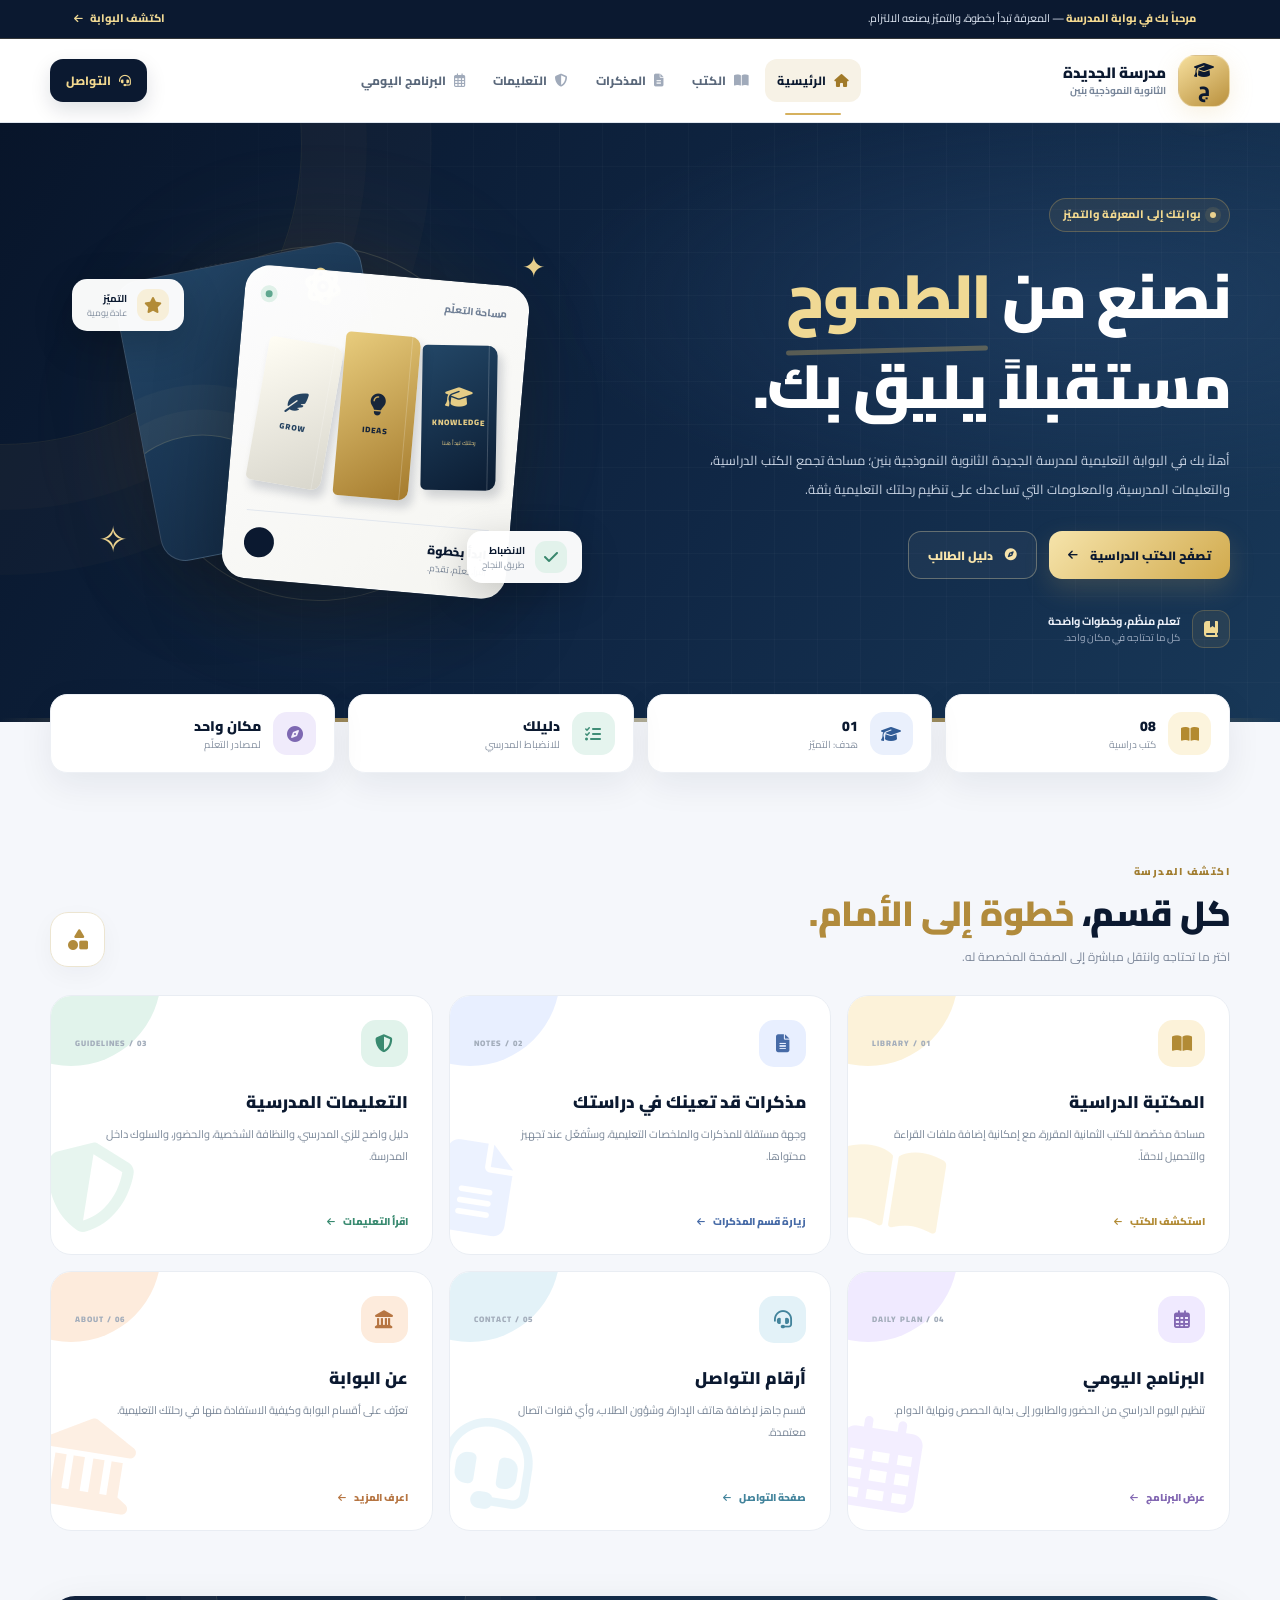
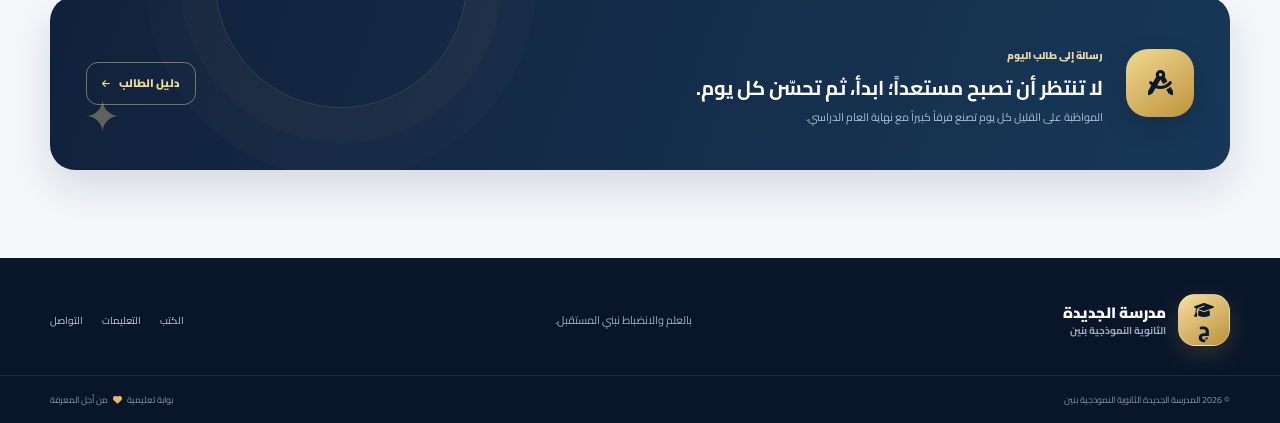
==== commit 05203af3: "Add files via upload" ====
--- a/index.html
+++ b/index.html
@@ -14,13 +14,12 @@
   <link rel="stylesheet" href="style.css">
 </head>
 <body>
-  <!-- شاشة البداية: ضع شعار المدرسة في assets/school-logo.png وسيظهر هنا وفي الترويسة تلقائياً. -->
+  <!-- لا يوجد ملف شعار رسمي ضمن الملفات المستلمة؛ تظهر علامة بديلة ويمكن استبدالها لاحقاً. -->
   <div class="preloader" id="preloader" aria-label="جارٍ تجهيز البوابة" role="status">
     <div class="preloader-orbit orbit-one"></div>
     <div class="preloader-orbit orbit-two"></div>
     <div class="loader-brand">
       <div class="brand-mark brand-mark-large">
-        <img src="1792596527395.jpg" alt="شعار المدرسة" class="school-logo-image" data-school-logo>
         <div class="logo-fallback"><i class="fa-solid fa-graduation-cap"></i><span>ج</span></div>
       </div>
       <span class="loader-kicker">بوابة المعرفة والانضباط</span>
@@ -44,8 +43,7 @@
       <div class="header-inner page-container">
         <a class="brand" href="#home" data-nav aria-label="العودة إلى الرئيسية">
           <div class="brand-mark">
-            <img src="1792596527395.jpg" alt="شعار المدرسة" class="school-logo-image" data-school-logo>
-            <div class="logo-fallback"><i class="fa-solid fa-graduation-cap"></i><span>ج</span></div>
+                <div class="logo-fallback"><i class="fa-solid fa-graduation-cap"></i><span>ج</span></div>
           </div>
           <div class="brand-copy">
             <strong>مدرسة الجديدة</strong>
@@ -134,14 +132,215 @@
       <!-- صفحة الكتب -->
       <section class="page-view inner-page" data-page="books" id="page-books" aria-labelledby="booksTitle" hidden>
         <div class="inner-hero inner-hero-books"><div class="page-container inner-hero-content"><div class="breadcrumbs"><a href="#home" data-nav>الرئيسية</a><i class="fa-solid fa-chevron-left"></i><span>المكتبة الدراسية</span></div><span class="section-kicker">THE DIGITAL LIBRARY</span><h1 id="booksTitle">المكتبة <span>الدراسية</span></h1><p>ثمانية عناوين دراسية في مكان واحد. أُعدّت هذه الصفحة لتكون نقطة وصول منظمة إلى ملفات الكتب عند رفعها.</p><div class="inner-hero-meta"><span><i class="fa-solid fa-book"></i> 8 كتب</span><span><i class="fa-solid fa-mobile-screen-button"></i> مناسبة للهاتف والحاسوب</span></div></div><div class="inner-hero-graphic"><div class="hero-book-stack"><i class="fa-solid fa-book-open"></i><span>LIBRARY</span><small>اقرأ لتتقدّم</small></div></div></div>
-        <div class="page-container page-body"><div class="page-toolbar"><div><h2>الكتب المتاحة في الفهرس</h2><p>اختر المادة للوصول إلى تفاصيلها.</p></div><label class="search-box"><i class="fa-solid fa-magnifying-glass"></i><input id="bookSearch" type="search" placeholder="ابحث عن كتاب..." autocomplete="off"><kbd>⌕</kbd></label></div><div class="books-grid" id="booksGrid"></div><div class="info-callout"><span class="callout-icon"><i class="fa-solid fa-circle-info"></i></span><div><strong>ملاحظة حول الملفات</strong><p> سوف يتم اضافة باقي الكتب قريبا نحن نعمل على ارضائكم<code>BOOKS</code><code></code>، وسيعمل زر فتح الكتاب تلقائياً.</p></div></div></div>
-      </section>
-
-      <!-- صفحة المذكرات -->
-      <section class="page-view inner-page" data-page="notes" id="page-notes" aria-labelledby="notesTitle" hidden>
-        <div class="inner-hero inner-hero-notes"><div class="page-container inner-hero-content"><div class="breadcrumbs"><a href="#home" data-nav>الرئيسية</a><i class="fa-solid fa-chevron-left"></i><span>المذكرات</span></div><span class="section-kicker">YOUR STUDY COMPANION</span><h1 id="notesTitle">مذكرات قد تعينك <span>في دراستك</span></h1><p>مساحة تعليمية قيد التجهيز لتجميع المذكرات والملخصات وأوراق المراجعة في واجهة واحدة سهلة الاستخدام.</p></div><div class="inner-hero-graphic notes-graphic"><div class="note-sheet"><span class="note-line line-short"></span><span class="note-line"></span><span class="note-line"></span><span class="note-line line-mid"></span><i class="fa-solid fa-bookmark"></i></div></div></div>
-        <div class="page-container page-body coming-soon-wrap"><div class="coming-soon-card"><div class="coming-soon-orbit orbit-one"></div><div class="coming-soon-orbit orbit-two"></div><div class="coming-soon-icon"><i class="fa-solid fa-file-circle-plus"></i></div><span class="coming-soon-label">قريباً بإذن الله</span><h2>سوف يتم إضافة هذا القسم قريباً</h2><p>نعمل على تجهيز مساحة للمذكرات والملخصات الدراسية. ستظهر المواد هنا عند إضافتها.</p><a href="#books" class="button button-primary" data-nav>تصفّح الكتب الآن <i class="fa-solid fa-arrow-left"></i></a></div></div>
-      </section>
+        <div class="page-container page-body"><div class="page-toolbar"><div><h2>الكتب المتاحة في الفهرس</h2><p>اختر المادة للوصول إلى تفاصيلها.</p></div><label class="search-box"><i class="fa-solid fa-magnifying-glass"></i><input id="bookSearch" type="search" placeholder="ابحث عن كتاب..." autocomplete="off"><kbd>⌕</kbd></label></div><div class="books-grid" id="booksGrid"></div><div class="info-callout"><span class="callout-icon"><i class="fa-solid fa-circle-info"></i></span><div><strong>ملاحظة حول الملفات</strong><p>سيتم إضافة بقية الكتب تباعاً. عند رفع ملف PDF ووضع مساره في بيانات الموقع، سيظهر زر التحميل تلقائياً.</p></div></div></div>
+      </section>
+
+      <!-- =====================================================
+     NOTES PAGE — مكتبة المذكرات الدراسية
+====================================================== -->
+
+<section
+    class="page-view inner-page"
+    data-page="notes"
+    id="page-notes"
+    aria-labelledby="notesTitle"
+    hidden
+>
+    <!-- رأس صفحة المذكرات -->
+    <div class="inner-hero inner-hero-notes">
+
+        <div class="page-container inner-hero-content">
+
+            <div class="breadcrumbs">
+                <a href="#home" data-nav>الرئيسية</a>
+
+                <i class="fa-solid fa-chevron-left"></i>
+
+                <span>المذكرات</span>
+            </div>
+
+            <span class="section-kicker">
+                YOUR STUDY COMPANION
+            </span>
+
+            <h1 id="notesTitle">
+                مذكرات قد تعينك
+                <span>في دراستك</span>
+            </h1>
+
+            <p>
+                مكتبة المذكرات والملخصات الدراسية،
+                اجمع فيها ما تحتاجه من مواد المراجعة
+                واستعد لامتحاناتك بسهولة.
+            </p>
+
+        </div>
+
+        <div class="inner-hero-graphic notes-graphic">
+
+            <div class="note-sheet">
+                <span class="note-line line-short"></span>
+                <span class="note-line"></span>
+                <span class="note-line"></span>
+                <span class="note-line line-mid"></span>
+
+                <i class="fa-solid fa-bookmark"></i>
+            </div>
+
+        </div>
+
+    </div>
+
+
+    <!-- محتوى المكتبة -->
+    <div class="page-container page-body notes-library">
+
+        <!-- عنوان المكتبة -->
+        <div class="notes-library-heading">
+
+            <div>
+                <span class="section-kicker">
+                    SCHOOL NOTES LIBRARY
+                </span>
+
+                <h2>المكتبة الدراسية</h2>
+
+                <p>
+                    اختر المذكرة التي تحتاج إليها،
+                    ثم حمّلها بصيغة PDF.
+                </p>
+            </div>
+
+            <div class="notes-count-card">
+
+                <i class="fa-solid fa-file-pdf"></i>
+
+                <div>
+                    <strong id="notesCount">0</strong>
+                    <span>مذكرة في النتائج</span>
+                </div>
+
+            </div>
+
+        </div>
+
+
+        <!-- البحث -->
+        <div class="notes-search-wrapper">
+
+            <i class="fa-solid fa-magnifying-glass"></i>
+
+            <input
+                type="search"
+                id="notesSearch"
+                placeholder="ابحث باسم المذكرة أو المادة..."
+                aria-label="البحث في المذكرات الدراسية"
+                autocomplete="off"
+            >
+
+            <span class="notes-search-shortcut">
+                بحث
+            </span>
+
+        </div>
+
+
+        <!-- تصنيفات المواد -->
+        <div
+            class="notes-filters"
+            id="notesFilters"
+            aria-label="تصنيف المذكرات حسب المادة"
+        >
+
+            <button
+                type="button"
+                class="notes-filter is-active"
+                data-note-filter="all"
+                aria-pressed="true"
+            >
+                <i class="fa-solid fa-layer-group"></i>
+                جميع المذكرات
+            </button>
+
+            <button
+                type="button"
+                class="notes-filter"
+                data-note-filter="الرياضيات"
+                aria-pressed="false"
+            >
+                الرياضيات
+            </button>
+
+            <button
+                type="button"
+                class="notes-filter"
+                data-note-filter="الفيزياء"
+                aria-pressed="false"
+            >
+                الفيزياء
+            </button>
+
+            <button
+                type="button"
+                class="notes-filter"
+                data-note-filter="الكيمياء"
+                aria-pressed="false"
+            >
+                الكيمياء
+            </button>
+
+            <button
+                type="button"
+                class="notes-filter"
+                data-note-filter="الأحياء"
+                aria-pressed="false"
+            >
+                الأحياء
+            </button>
+
+            <button
+                type="button"
+                class="notes-filter"
+                data-note-filter="اللغة الإنجليزية"
+                aria-pressed="false"
+            >
+                اللغة الإنجليزية
+            </button>
+
+        </div>
+
+
+        <!-- المذكرات التي ينشئها app.js -->
+        <div
+            id="notesGrid"
+            class="notes-grid"
+            aria-live="polite"
+        ></div>
+
+
+        <!-- حالة عدم وجود مذكرات -->
+        <noscript>
+            <p>
+                يرجى تفعيل JavaScript لعرض المذكرات الدراسية.
+            </p>
+        </noscript>
+
+
+        <!-- ملاحظة أسفل المكتبة -->
+        <div class="notes-library-footer">
+
+            <i class="fa-solid fa-circle-info"></i>
+
+            <p>
+                تتم إضافة المذكرات إلى هذه المكتبة
+                عند رفع ملفاتها إلى مستودع المدرسة.
+            </p>
+
+        </div>
+
+    </div>
+
+</section>
 
       <!-- صفحة التعليمات -->
       <section class="page-view inner-page" data-page="guidelines" id="page-guidelines" aria-labelledby="guidelinesTitle" hidden>
@@ -165,7 +364,7 @@
       <!-- صفحة أرقام التواصل -->
       <section class="page-view inner-page" data-page="contact" id="page-contact" aria-labelledby="contactTitle" hidden>
         <div class="inner-hero inner-hero-contact"><div class="page-container inner-hero-content"><div class="breadcrumbs"><a href="#home" data-nav>الرئيسية</a><i class="fa-solid fa-chevron-left"></i><span>أرقام التواصل</span></div><span class="section-kicker">STAY CONNECTED</span><h1 id="contactTitle">التواصل <span>مع المدرسة</span></h1><p>هذه الصفحة مجهّزة لإضافة وسائل التواصل الرسمية عندما تصبح متاحة.</p></div><div class="inner-hero-graphic contact-graphic"><div class="contact-orb"><i class="fa-solid fa-headset"></i><span class="contact-orb-dot"></span></div></div></div>
-        <div class="page-container page-body"><div class="contact-intro"><span class="contact-intro-icon"><i class="fa-solid fa-phone-volume"></i></span><div><h2>قنوات التواصل</h2><p>سيتم إدراج الأرقام والبيانات هنا لاحقاً. لا توجد أرقام مضافة حالياً.</p></div></div><div class="contact-grid" id="contactGrid"></div><div class="info-callout"><span class="callout-icon"><i class="fa-solid fa-circle-info"></i></span><div><strong> بيانات التواصل</strong><p><code></code><code></code> اي اتصال خارج هذه الارقام يعتبر انتحالا للشخصية وجريمة يعاقب عليها القانون
+        <div class="page-container page-body"><div class="contact-intro"><span class="contact-intro-icon"><i class="fa-solid fa-phone-volume"></i></span><div><h2>قنوات التواصل</h2><p>تواصل مع إدارة المدرسة أو شؤون الطلاب عبر القنوات المدرجة أدناه.</p></div></div><div class="contact-grid" id="contactGrid"></div><div class="info-callout"><span class="callout-icon"><i class="fa-solid fa-circle-info"></i></span><div><strong> بيانات التواصل</strong><p>يرجى الاعتماد على قنوات التواصل الرسمية المدرجة في هذه الصفحة، وعدم نشر بيانات غير موثوقة.
       </p></div></div></div>
       </section>
 
@@ -177,7 +376,7 @@
     </main>
 
     <footer class="site-footer">
-      <div class="footer-top page-container"><a class="brand footer-brand" href="#home" data-nav><div class="brand-mark"><img src="1792596527395.jpg" alt="شعار المدرسة" class="school-logo-image" data-school-logo><div class="logo-fallback"><i class="fa-solid fa-graduation-cap"></i><span>ج</span></div></div><div class="brand-copy"><strong>مدرسة الجديدة</strong><span>الثانوية النموذجية بنين</span></div></a><p>بالعلم والانضباط نبني المستقبل.</p><div class="footer-links"><a href="#books" data-nav>الكتب</a><a href="#guidelines" data-nav>التعليمات</a><a href="#contact" data-nav>التواصل</a></div></div>
+      <div class="footer-top page-container"><a class="brand footer-brand" href="#home" data-nav><div class="brand-mark"><div class="logo-fallback"><i class="fa-solid fa-graduation-cap"></i><span>ج</span></div></div><div class="brand-copy"><strong>مدرسة الجديدة</strong><span>الثانوية النموذجية بنين</span></div></a><p>بالعلم والانضباط نبني المستقبل.</p><div class="footer-links"><a href="#books" data-nav>الكتب</a><a href="#guidelines" data-nav>التعليمات</a><a href="#contact" data-nav>التواصل</a></div></div>
       <div class="footer-bottom"><div class="page-container"><span>© <span id="currentYear">2026</span> المدرسة الجديدة الثانوية النموذجية بنين</span><span class="footer-made">بوابة تعليمية <i class="fa-solid fa-heart"></i> من أجل المعرفة</span></div></div>
     </footer>
     <button class="back-to-top" id="backToTop" aria-label="العودة إلى أعلى الصفحة"><i class="fa-solid fa-arrow-up"></i></button>
--- a/style.css
+++ b/style.css
@@ -32,3 +32,47 @@
 @media(max-width:800px){.page-container{width:min(100% - 34px,650px)}.announcement-inner{padding-inline:17px;min-height:36px}.announcement-inner p{font-size:10px}.announcement-link{font-size:9px}.header-inner{min-height:74px}.brand{gap:9px}.brand-mark{width:46px;height:46px;border-radius:14px}.brand-copy strong{font-size:12px}.brand-copy span{font-size:9px}.menu-toggle{display:block;margin-right:auto}.main-nav{position:fixed;top:111px;right:17px;left:17px;z-index:101;display:flex;flex-direction:column;align-items:stretch;gap:5px;background:#fff;border:1px solid #e6eaf0;padding:12px;border-radius:18px;box-shadow:0 18px 50px rgba(11,25,48,.16);opacity:0;visibility:hidden;transform:translateY(-8px);transition:opacity .2s,visibility .2s,transform .2s}.main-nav.is-open{opacity:1;visibility:visible;transform:translateY(0)}.nav-link{font-size:12px;padding:12px}.nav-link.is-active:after{display:none}.nav-link i{width:20px;text-align:center}.header-contact{padding:11px 12px}.header-contact span{display:none}.header-contact i{font-size:14px}.menu-toggle.is-open span:first-child{transform:translateY(6px) rotate(45deg)}.menu-toggle.is-open span:nth-child(2){opacity:0}.menu-toggle.is-open span:last-child{transform:translateY(-6px) rotate(-45deg)}.hero-grid{grid-template-columns:1fr;padding-top:54px;padding-bottom:45px;gap:0}.hero-copy{max-width:590px}.hero-copy h1{font-size:clamp(38px,8vw,57px);margin-top:18px}.hero-description{font-size:12px}.hero-visual{height:360px;max-width:520px;width:100%;margin:7px auto 0;transform:scale(.88);transform-origin:center top}.quick-stats{grid-template-columns:repeat(2,1fr);margin-top:-17px}.stat-card{padding:14px 15px}.stat-card strong{font-size:13px}.section-block{padding-top:69px}.section-heading h2{font-size:29px}.feature-grid{grid-template-columns:repeat(2,minmax(0,1fr));gap:12px}.feature-card{min-height:250px;padding:19px}.feature-card h3{font-size:15px}.feature-card p{font-size:10px}.study-banner{padding:24px;gap:15px;margin-bottom:65px;flex-wrap:wrap}.study-banner-emblem{width:56px;height:56px;border-radius:17px;font-size:21px}.study-banner-copy{min-width:calc(100% - 80px)}.study-banner-copy h2{font-size:16px}.banner-button{margin-right:71px}.inner-hero{min-height:285px}.inner-hero-content{padding-top:25px;padding-bottom:36px}.inner-hero-graphic{left:-20px;opacity:.23;transform:translateY(-50%) scale(.8)}.inner-hero-content>p{max-width:500px}.page-body{padding-top:32px;padding-bottom:60px}.guidelines-grid{grid-template-columns:repeat(2,minmax(0,1fr))}.books-grid{grid-template-columns:repeat(2,minmax(0,1fr))}.contact-grid{grid-template-columns:repeat(2,minmax(0,1fr))}.footer-top{flex-wrap:wrap}.footer-top>p{order:3;width:100%}}
 @media(max-width:520px){.page-container{width:calc(100% - 28px)}.announcement-inner{gap:7px;padding-inline:12px}.announcement-inner p{line-height:1.7}.announcement-inner p span{display:none}.announcement-link{font-size:8px}.header-inner{min-height:68px}.brand-mark{width:41px;height:41px;border-radius:13px}.brand-copy strong{font-size:11px}.brand-copy span{font-size:8px}.header-contact{padding:10px}.menu-toggle{width:40px;height:40px}.main-nav{top:103px;right:12px;left:12px}.hero-grid{padding-top:42px;padding-bottom:31px}.hero-copy h1{font-size:37px;letter-spacing:-1px;line-height:1.55}.eyebrow{font-size:9px}.hero-description{font-size:11px;line-height:2.1}.hero-actions{gap:9px;margin-top:22px}.button{min-height:44px;padding:10px 13px;font-size:10px;border-radius:11px;gap:8px}.hero-assurance{margin-top:23px}.hero-visual{height:300px;transform:scale(.74);width:134%;margin-right:-17%;margin-bottom:-40px}.visual-card-front{right:13%}.chip-top{left:2%}.chip-bottom{right:0}.quick-stats{gap:8px}.stat-card{padding:12px 9px;gap:8px;border-radius:14px}.stat-icon{width:34px;height:34px;border-radius:11px;font-size:13px}.stat-card strong{font-size:11px}.stat-card>div span{font-size:9px}.stat-arrow{left:8px;top:8px;font-size:8px}.section-block{padding-top:56px;padding-bottom:20px}.section-heading{align-items:center;margin-bottom:19px}.section-heading h2{font-size:23px;line-height:1.5}.section-heading p{font-size:10px}.heading-decoration{width:43px;height:43px;border-radius:14px;font-size:16px;flex:0 0 auto}.feature-grid{grid-template-columns:1fr;gap:11px}.feature-card{min-height:unset;padding:19px;border-radius:17px}.feature-card h3{font-size:15px;margin:14px 0 5px}.feature-card p{font-size:10px;margin-bottom:14px}.feature-link{font-size:10px}.feature-card-top .feature-icon{width:41px;height:41px;border-radius:13px}.study-banner{margin-top:20px;padding:21px 18px;border-radius:20px;gap:12px}.study-banner-emblem{width:47px;height:47px;border-radius:15px;font-size:19px}.study-banner-copy{min-width:calc(100% - 65px)}.study-banner-copy>span{font-size:9px}.study-banner-copy h2{font-size:14px}.study-banner-copy p{font-size:9px}.banner-button{margin-right:59px;font-size:10px;padding:9px 12px}.banner-deco{left:16px;bottom:4px}.inner-hero{min-height:260px}.inner-hero-content{padding-top:21px;padding-bottom:32px}.breadcrumbs{font-size:9px;margin-bottom:19px}.inner-hero .section-kicker{font-size:9px}.inner-hero h1{font-size:31px;max-width:360px;line-height:1.55}.inner-hero-content>p{font-size:10px;max-width:360px;line-height:2}.inner-hero-meta{gap:10px;margin-top:14px}.inner-hero-meta span{font-size:9px}.inner-hero-graphic{left:-65px;opacity:.15}.page-body{padding-top:26px;padding-bottom:48px}.page-toolbar{align-items:flex-start;flex-direction:column;gap:15px;margin-bottom:18px}.page-toolbar h2{font-size:18px}.page-toolbar p{font-size:10px}.search-box{width:100%}.books-grid{grid-template-columns:repeat(2,minmax(0,1fr));gap:9px}.book-item{padding:14px;min-height:220px;border-radius:15px}.book-symbol{width:40px;height:40px;border-radius:12px;font-size:16px}.book-item h3{font-size:12px;margin-top:15px}.book-item p{font-size:9px}.book-open-button{font-size:8px;padding:8px}.book-type{font-size:8px}.book-number{font-size:8px}.info-callout{padding:13px;gap:10px}.info-callout p{font-size:9px}.callout-icon{width:29px;height:29px}.coming-soon-wrap{min-height:400px}.coming-soon-card{padding:43px 20px 35px;border-radius:22px}.coming-soon-icon{width:68px;height:68px;font-size:25px;border-radius:21px}.coming-soon-card h2{font-size:21px}.coming-soon-card p{font-size:10px}.guidelines-grid{grid-template-columns:1fr;gap:11px}.guideline-card{padding:19px;min-height:unset}.guideline-number{top:17px;left:17px}.guideline-icon{width:44px;height:44px;margin-bottom:12px}.guideline-card h3{font-size:15px}.guideline-card>p,.guideline-card li{font-size:10px}.guideline-card ul{gap:7px}.guideline-card-highlight h3{font-size:18px}.timeline-list:before{right:87px}.timeline-item{grid-template-columns:61px 39px 1fr;gap:7px;margin-bottom:11px}.timeline-time{padding-top:13px}.timeline-time span{font-size:15px}.timeline-time small{font-size:9px}.timeline-marker{width:35px;height:35px;border-radius:12px;border-width:3px;font-size:12px}.timeline-content{padding:12px;border-radius:13px}.timeline-tag{font-size:8px}.timeline-content h3{font-size:11px}.timeline-content p{font-size:9px}.schedule-tip{padding:13px;gap:9px}.schedule-tip>span{width:34px;height:34px}.schedule-tip strong{font-size:10px}.schedule-tip p{font-size:9px}.contact-intro{gap:11px}.contact-intro-icon{width:45px;height:45px;border-radius:14px}.contact-intro h2{font-size:17px}.contact-intro p{font-size:10px}.contact-grid{grid-template-columns:1fr;gap:10px}.contact-card{min-height:unset;padding:17px}.contact-card-head{margin-bottom:10px}.about-story{grid-template-columns:1fr;padding:22px;gap:15px}.about-story-mark{width:65px;height:65px;border-radius:20px;font-size:27px}.about-story h2{font-size:19px}.about-story p{font-size:10px}.about-values{grid-template-columns:1fr;gap:10px}.about-values article{padding:17px}.about-values article>span{width:36px;height:36px}.about-values h3{margin-top:9px}.footer-top{padding-top:27px;padding-bottom:22px;gap:15px}.footer-top>p{font-size:10px}.footer-links{gap:13px;font-size:9px}.footer-bottom .page-container{align-items:flex-start;flex-direction:column;justify-content:center;padding-top:12px;padding-bottom:12px;gap:2px;font-size:8px}.back-to-top{left:13px;bottom:13px;width:39px;height:39px;border-radius:12px}.toast{font-size:10px;padding:11px 13px;bottom:15px}}
 @media(prefers-reduced-motion:reduce){*,*::before,*::after{animation-duration:.01ms!important;animation-iteration-count:1!important;scroll-behavior:auto!important;transition-duration:.01ms!important}}
+
+
+/* =========================================================
+   Notes library — official release maintenance
+========================================================= */
+.notes-library-heading{display:flex;align-items:center;justify-content:space-between;gap:20px;margin:0 0 24px}
+.notes-library-heading h2{margin:6px 0 5px;color:var(--navy);font-size:clamp(22px,2.5vw,30px);font-weight:900;line-height:1.5}
+.notes-library-heading p{margin:0;color:#7e899b;font-size:12px;line-height:2}
+.notes-count-card{display:flex;align-items:center;gap:12px;flex:0 0 auto;padding:14px 18px;background:#fff;border:1px solid #e7ebf2;border-radius:17px;box-shadow:0 8px 24px rgba(12,30,54,.045)}
+.notes-count-card>i{width:42px;height:42px;display:grid;place-items:center;border-radius:13px;background:#fbf2d9;color:#ad8531;font-size:17px}
+.notes-count-card>div{display:flex;flex-direction:column;line-height:1.6}
+.notes-count-card strong{font-size:21px;color:var(--navy);font-weight:900}
+.notes-count-card span{font-size:10px;color:#8490a0;white-space:nowrap}
+.notes-search-wrapper{height:50px;display:flex;align-items:center;gap:12px;padding:0 15px;margin-bottom:17px;background:#fff;border:1px solid #e0e6ee;border-radius:14px;color:#8793a3;box-shadow:0 6px 18px rgba(14,37,64,.025)}
+.notes-search-wrapper>i{font-size:14px}
+.notes-search-wrapper input{min-width:0;flex:1;border:0;outline:0;background:transparent;color:var(--navy);font:inherit;font-size:12px}
+.notes-search-wrapper input::placeholder{color:#a1aab7}
+.notes-search-shortcut{padding:3px 9px;border:1px solid #e7ebf1;border-radius:7px;color:#8c97a6;font-size:10px}
+.notes-filters{display:flex;align-items:center;gap:8px;flex-wrap:wrap;margin-bottom:22px}
+.notes-filter{display:inline-flex;align-items:center;justify-content:center;gap:7px;min-height:38px;padding:8px 14px;border:1px solid #e3e8ef;border-radius:11px;background:#fff;color:#66758a;font:inherit;font-size:11px;font-weight:800;cursor:pointer;transition:background .2s,color .2s,border-color .2s,transform .2s}
+.notes-filter:hover{transform:translateY(-1px);border-color:#d5bd78;color:var(--navy)}
+.notes-filter.is-active{background:var(--navy);border-color:var(--navy);color:#f3d991;box-shadow:0 7px 17px rgba(11,25,48,.12)}
+.notes-filter:focus-visible{outline:3px solid rgba(214,177,94,.65);outline-offset:3px}
+.notes-grid{display:grid;grid-template-columns:repeat(3,minmax(0,1fr));gap:15px}
+.note-item{--note-color:#b18a37;--note-light:#fbf2d9;position:relative;display:flex;flex-direction:column;min-width:0;min-height:245px;padding:20px;overflow:hidden;background:#fff;border:1px solid #e7ebf2;border-radius:19px;transition:transform .22s,border-color .22s,box-shadow .22s}
+.note-item:after{content:"";position:absolute;left:-25px;bottom:-48px;width:120px;height:120px;border-radius:50%;background:var(--note-light);opacity:.7;pointer-events:none}
+.note-item:hover{transform:translateY(-4px);border-color:#d9c17f;box-shadow:0 15px 33px rgba(18,39,69,.075)}
+.note-item-top{position:relative;z-index:1;display:flex;align-items:center;justify-content:space-between;gap:12px}
+.note-number{color:#a4adbb;font-size:9px;font-weight:900;letter-spacing:1px}
+.note-item-icon{display:grid;place-items:center;width:47px;height:47px;flex:0 0 auto;border-radius:14px;background:var(--note-light);color:var(--note-color);font-size:19px}
+.note-item-content{position:relative;z-index:1;margin:15px 0 18px}
+.note-subject{display:inline-block;color:var(--note-color);font-size:10px;font-weight:900}
+.note-item-content h3{margin:5px 0 7px;color:var(--navy);font-size:15px;font-weight:900;line-height:1.8}
+.note-item-content p{margin:0;color:#8793a2;font-size:10px;line-height:2}
+.note-item-bottom{position:relative;z-index:1;display:flex;align-items:center;justify-content:space-between;gap:8px;margin-top:auto}
+.note-file-type{display:flex;align-items:center;gap:6px;color:#8a96a6;font-size:9px}
+.note-file-type i{color:var(--note-color)}
+.note-download-button{border:0;border-radius:10px;padding:9px 11px;background:var(--navy);color:#f4d990;font:inherit;font-size:9px;font-weight:900;cursor:pointer;transition:background .2s,transform .2s}
+.note-download-button:hover:not(:disabled){background:#1a3a60;transform:translateY(-1px)}
+.note-download-button.is-ready{background:#e3f3eb;color:#28765e}
+.note-download-button:disabled{background:#f0f2f5;color:#9ca5b1;cursor:not-allowed}
+.notes-grid>.empty-state{grid-column:1/-1}
+@media(max-width:900px){.notes-grid{grid-template-columns:repeat(2,minmax(0,1fr))}}
+@media(max-width:520px){.notes-library-heading{align-items:flex-start;gap:10px}.notes-library-heading h2{font-size:21px}.notes-library-heading p{font-size:10px}.notes-count-card{padding:10px;gap:8px;border-radius:13px}.notes-count-card>i{width:34px;height:34px;font-size:14px}.notes-count-card strong{font-size:17px}.notes-count-card span{font-size:8px}.notes-search-wrapper{height:45px;padding-inline:12px}.notes-search-wrapper input{font-size:10px}.notes-search-shortcut{font-size:9px}.notes-filters{gap:6px;margin-bottom:17px}.notes-filter{min-height:34px;padding:7px 10px;font-size:9px;border-radius:9px}.notes-grid{grid-template-columns:1fr;gap:10px}.note-item{min-height:unset;padding:16px;border-radius:16px}.note-item-icon{width:41px;height:41px;border-radius:12px;font-size:16px}.note-item-content{margin:12px 0 14px}.note-item-content h3{font-size:13px}.note-item-content p{font-size:10px}.note-download-button{font-size:9px;padding:8px 10px}}
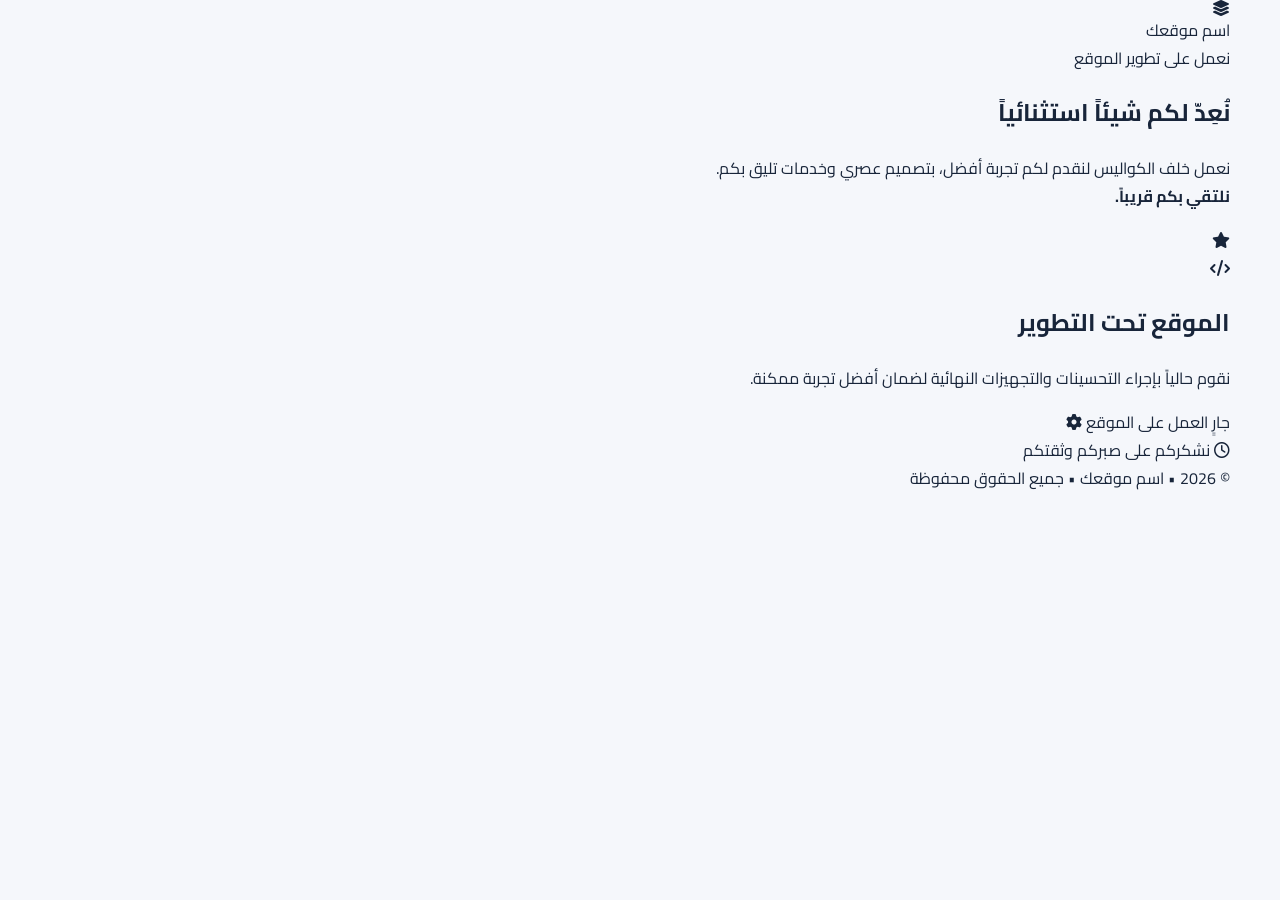
==== commit 94e1831d: "Update print statement from 'Hello' to 'Goodbye'" ====
--- a/index.html
+++ b/index.html
@@ -1,387 +1,155 @@
+
 <!DOCTYPE html>
 <html lang="ar" dir="rtl">
+
 <head>
-  <meta charset="UTF-8">
-  <meta name="viewport" content="width=device-width, initial-scale=1.0">
-  <meta name="theme-color" content="#0b1930">
-  <meta name="description" content="البوابة التعليمية للمدرسة الجديدة الثانوية النموذجية بنين — الكتب والمذكرات والتعليمات المدرسية والجدول اليومي.">
-  <title>مدرسة الجديدة الثانوية النموذجية بنين | البوابة التعليمية</title>
+    <meta charset="UTF-8">
+    <meta name="viewport" content="width=device-width, initial-scale=1.0">
 
-  <link rel="preconnect" href="https://fonts.googleapis.com">
-  <link rel="preconnect" href="https://fonts.gstatic.com" crossorigin>
-  <link href="https://fonts.googleapis.com/css2?family=Cairo:wght@400;500;600;700;800;900&display=swap" rel="stylesheet">
-  <link rel="stylesheet" href="https://cdnjs.cloudflare.com/ajax/libs/font-awesome/6.7.2/css/all.min.css">
-  <link rel="stylesheet" href="style.css">
+    <meta name="theme-color" content="#08090c">
+    <meta name="description" content="نعمل على تطوير موقعنا لنقدم لكم تجربة استثنائية. سنكون معكم قريباً.">
+
+    <title>الموقع تحت التطوير | نعود قريباً</title>
+
+    <!-- الخط العربي -->
+    <link rel="preconnect" href="https://fonts.googleapis.com">
+    <link rel="preconnect" href="https://fonts.gstatic.com" crossorigin>
+
+    <link href="https://fonts.googleapis.com/css2?family=Cairo:wght@400;500;600;700;800;900&display=swap"
+          rel="stylesheet">
+
+    <!-- الأيقونات -->
+    <link rel="stylesheet"
+          href="https://cdnjs.cloudflare.com/ajax/libs/font-awesome/6.7.2/css/all.min.css">
+
+    <!-- ملف التنسيق -->
+    <link rel="stylesheet" href="style.css">
 </head>
+
 <body>
-  <!-- لا يوجد ملف شعار رسمي ضمن الملفات المستلمة؛ تظهر علامة بديلة ويمكن استبدالها لاحقاً. -->
-  <div class="preloader" id="preloader" aria-label="جارٍ تجهيز البوابة" role="status">
-    <div class="preloader-orbit orbit-one"></div>
-    <div class="preloader-orbit orbit-two"></div>
-    <div class="loader-brand">
-      <div class="brand-mark brand-mark-large">
-        <div class="logo-fallback"><i class="fa-solid fa-graduation-cap"></i><span>ج</span></div>
-      </div>
-      <span class="loader-kicker">بوابة المعرفة والانضباط</span>
-      <h1>مدرسة الجديدة</h1>
-      <p>الثانوية النموذجية بنين</p>
-    </div>
-    <div class="loader-progress"><span></span></div>
-    <small>نهيّئ لك مساحة تليق بطموحك</small>
-  </div>
 
-  <div class="site-shell" id="siteShell">
-    <div class="announcement-bar">
-      <div class="announcement-inner">
-        <span class="announcement-pulse"><i class="fa-solid fa-sparkles"></i></span>
-        <p><strong>مرحباً بك في بوابة المدرسة</strong><span> — المعرفة تبدأ بخطوة، والتميّز يصنعه الالتزام.</span></p>
-        <a href="#about" class="announcement-link" data-nav>اكتشف البوابة <i class="fa-solid fa-arrow-left"></i></a>
-      </div>
+    <!-- خلفية الموقع -->
+    <div class="background-effects" aria-hidden="true">
+        <div class="glow glow-one"></div>
+        <div class="glow glow-two"></div>
+        <div class="grid-overlay"></div>
     </div>
 
-    <header class="site-header" id="siteHeader">
-      <div class="header-inner page-container">
-        <a class="brand" href="#home" data-nav aria-label="العودة إلى الرئيسية">
-          <div class="brand-mark">
-                <div class="logo-fallback"><i class="fa-solid fa-graduation-cap"></i><span>ج</span></div>
-          </div>
-          <div class="brand-copy">
-            <strong>مدرسة الجديدة</strong>
-            <span>الثانوية النموذجية بنين</span>
-          </div>
-        </a>
+    <!-- المحتوى الرئيسي -->
+    <main class="page-container">
 
-        <button class="menu-toggle" id="menuToggle" aria-label="فتح قائمة التنقل" aria-expanded="false" aria-controls="mainNav">
-          <span></span><span></span><span></span>
-        </button>
+        <section class="maintenance-card">
 
-        <nav class="main-nav" id="mainNav" aria-label="التنقل الرئيسي">
-          <a href="#home" class="nav-link is-active" data-nav><i class="fa-solid fa-house"></i><span>الرئيسية</span></a>
-          <a href="#books" class="nav-link" data-nav><i class="fa-solid fa-book-open"></i><span>الكتب</span></a>
-          <a href="#notes" class="nav-link" data-nav><i class="fa-solid fa-file-lines"></i><span>المذكرات</span></a>
-          <a href="#guidelines" class="nav-link" data-nav><i class="fa-solid fa-shield-halved"></i><span>التعليمات</span></a>
-          <a href="#schedule" class="nav-link" data-nav><i class="fa-regular fa-calendar-days"></i><span>البرنامج اليومي</span></a>
-        </nav>
+            <!-- الشعار: ضع صورة شعارك داخل مجلد المشروع باسم logo.png -->
+            <div class="logo-container">
 
-        <a href="#contact" class="header-contact" data-nav><i class="fa-solid fa-headset"></i><span>التواصل</span></a>
-      </div>
-    </header>
+                <!--
+                    لإضافة شعارك:
+                    ضع الصورة في مجلد المشروع باسم logo.png
+                    ثم احذف علامة التعليق من السطر التالي.
+                -->
 
-    <main id="mainContent">
-      <!-- الصفحة الرئيسية -->
-      <section class="page-view is-visible" data-page="home" id="page-home" aria-labelledby="homeTitle">
-        <div class="hero-section">
-          <div class="hero-grid page-container">
-            <div class="hero-copy">
-              <div class="eyebrow"><span class="eyebrow-dot"></span> بوابتك إلى المعرفة والتميّز</div>
-              <h1 id="homeTitle">نصنع من <span>الطموح</span><br>مستقبلاً يليق بك.</h1>
-              <p class="hero-description">أهلاً بك في البوابة التعليمية لمدرسة الجديدة الثانوية النموذجية بنين؛ مساحة تجمع الكتب الدراسية، والتعليمات المدرسية، والمعلومات التي تساعدك على تنظيم رحلتك التعليمية بثقة.</p>
-              <div class="hero-actions">
-                <a href="#books" data-nav class="button button-primary"><span>تصفّح الكتب الدراسية</span><i class="fa-solid fa-arrow-left"></i></a>
-                <a href="#guidelines" data-nav class="button button-glass"><i class="fa-solid fa-compass"></i><span>دليل الطالب</span></a>
-              </div>
-              <div class="hero-assurance">
-                <div class="assurance-icon"><i class="fa-solid fa-book-bookmark"></i></div>
-                <p><strong>تعلم منظّم، وخطوات واضحة</strong><span>كل ما تحتاجه في مكان واحد.</span></p>
-              </div>
-            </div>
+                <img src="logo.png" alt="شعار الموقع" class="site-logo">
 
-            <div class="hero-visual" aria-label="واجهة بصرية تعليمية">
-              <div class="visual-glow"></div>
-              <div class="visual-orbit orbit-a"></div>
-              <div class="visual-orbit orbit-b"></div>
-              <div class="visual-card visual-card-back"><i class="fa-solid fa-atom"></i><span>اكتشف</span></div>
-              <div class="visual-card visual-card-front">
-                <div class="visual-card-top"><span class="mini-label">مساحة التعلّم</span><span class="live-dot"></span></div>
-                <div class="book-art"><div class="book-cover cover-navy"><i class="fa-solid fa-graduation-cap"></i><span>KNOWLEDGE</span><small>رحلتك تبدأ هنا</small></div><div class="book-cover cover-gold"><i class="fa-solid fa-lightbulb"></i><span>IDEAS</span></div><div class="book-cover cover-cream"><i class="fa-solid fa-feather-pointed"></i><span>GROW</span></div></div>
-                <div class="visual-card-bottom"><div><strong>ابدأ بخطوة</strong><span>اقرأ، تعلّم، تقدّم.</span></div><div class="round-arrow"><i class="fa-solid fa-arrow-up-left"></i></div></div>
-              </div>
-              <div class="floating-chip chip-top"><span class="chip-icon"><i class="fa-solid fa-star"></i></span><span><strong>التميّز</strong><small>عادة يومية</small></span></div>
-              <div class="floating-chip chip-bottom"><span class="chip-icon chip-icon-green"><i class="fa-solid fa-check"></i></span><span><strong>الانضباط</strong><small>طريق النجاح</small></span></div>
-              <div class="visual-spark spark-one">✦</div><div class="visual-spark spark-two">✧</div>
-            </div>
-          </div>
-          <div class="hero-bottom-line"></div>
-        </div>
+            
 
-        <section class="quick-stats page-container" aria-label="معلومات البوابة">
-          <div class="stat-card"><span class="stat-icon stat-icon-gold"><i class="fa-solid fa-book-open"></i></span><div><strong>08</strong><span>كتب دراسية</span></div><i class="fa-solid fa-arrow-up-left stat-arrow"></i></div>
-          <div class="stat-card"><span class="stat-icon stat-icon-blue"><i class="fa-solid fa-graduation-cap"></i></span><div><strong>01</strong><span>هدف: التميّز</span></div><i class="fa-solid fa-arrow-up-left stat-arrow"></i></div>
-          <div class="stat-card"><span class="stat-icon stat-icon-green"><i class="fa-solid fa-list-check"></i></span><div><strong>دليلك</strong><span>للانضباط المدرسي</span></div><i class="fa-solid fa-arrow-up-left stat-arrow"></i></div>
-          <div class="stat-card"><span class="stat-icon stat-icon-violet"><i class="fa-solid fa-compass"></i></span><div><strong>مكان واحد</strong><span>لمصادر التعلّم</span></div><i class="fa-solid fa-arrow-up-left stat-arrow"></i></div>
-        </section>
-
-        <section class="section-block page-container home-sections">
-          <div class="section-heading">
-            <div><span class="section-kicker">اكتشف المدرسة</span><h2>كل قسم، <span>خطوة إلى الأمام.</span></h2><p>اختر ما تحتاجه وانتقل مباشرة إلى الصفحة المخصصة له.</p></div>
-            <span class="heading-decoration"><i class="fa-solid fa-shapes"></i></span>
-          </div>
-          <div class="feature-grid">
-            <a class="feature-card feature-card-books" href="#books" data-nav><div class="feature-card-top"><span class="feature-icon"><i class="fa-solid fa-book-open"></i></span><span class="feature-index">01 / LIBRARY</span></div><h3>المكتبة الدراسية</h3><p>مساحة مخصّصة للكتب الثمانية المقررة، مع إمكانية إضافة ملفات القراءة والتحميل لاحقاً.</p><span class="feature-link">استكشف الكتب <i class="fa-solid fa-arrow-left"></i></span><div class="feature-watermark"><i class="fa-solid fa-book-open"></i></div></a>
-            <a class="feature-card feature-card-notes" href="#notes" data-nav><div class="feature-card-top"><span class="feature-icon"><i class="fa-solid fa-file-lines"></i></span><span class="feature-index">02 / NOTES</span></div><h3>مذكرات قد تعينك في دراستك</h3><p>وجهة مستقلة للمذكرات والملخصات التعليمية، وستُفعّل عند تجهيز محتواها.</p><span class="feature-link">زيارة قسم المذكرات <i class="fa-solid fa-arrow-left"></i></span><div class="feature-watermark"><i class="fa-solid fa-file-lines"></i></div></a>
-            <a class="feature-card feature-card-guide" href="#guidelines" data-nav><div class="feature-card-top"><span class="feature-icon"><i class="fa-solid fa-shield-halved"></i></span><span class="feature-index">03 / GUIDELINES</span></div><h3>التعليمات المدرسية</h3><p>دليل واضح للزي المدرسي، والنظافة الشخصية، والحضور، والسلوك داخل المدرسة.</p><span class="feature-link">اقرأ التعليمات <i class="fa-solid fa-arrow-left"></i></span><div class="feature-watermark"><i class="fa-solid fa-shield-halved"></i></div></a>
-            <a class="feature-card feature-card-schedule" href="#schedule" data-nav><div class="feature-card-top"><span class="feature-icon"><i class="fa-regular fa-calendar-days"></i></span><span class="feature-index">04 / DAILY PLAN</span></div><h3>البرنامج اليومي</h3><p>تنظيم اليوم الدراسي من الحضور والطابور إلى بداية الحصص ونهاية الدوام.</p><span class="feature-link">عرض البرنامج <i class="fa-solid fa-arrow-left"></i></span><div class="feature-watermark"><i class="fa-regular fa-calendar-days"></i></div></a>
-            <a class="feature-card feature-card-contact" href="#contact" data-nav><div class="feature-card-top"><span class="feature-icon"><i class="fa-solid fa-headset"></i></span><span class="feature-index">05 / CONTACT</span></div><h3>أرقام التواصل</h3><p>قسم جاهز لإضافة هاتف الإدارة، وشؤون الطلاب، وأي قنوات اتصال معتمدة.</p><span class="feature-link">صفحة التواصل <i class="fa-solid fa-arrow-left"></i></span><div class="feature-watermark"><i class="fa-solid fa-headset"></i></div></a>
-            <a class="feature-card feature-card-about" href="#about" data-nav><div class="feature-card-top"><span class="feature-icon"><i class="fa-solid fa-landmark"></i></span><span class="feature-index">06 / ABOUT</span></div><h3>عن البوابة</h3><p>تعرّف على أقسام البوابة وكيفية الاستفادة منها في رحلتك التعليمية.</p><span class="feature-link">اعرف المزيد <i class="fa-solid fa-arrow-left"></i></span><div class="feature-watermark"><i class="fa-solid fa-landmark"></i></div></a>
-          </div>
-        </section>
-
-        <section class="study-banner page-container"><div class="study-banner-emblem"><i class="fa-solid fa-compass-drafting"></i></div><div class="study-banner-copy"><span>رسالة إلى طالب اليوم</span><h2>لا تنتظر أن تصبح مستعداً؛ ابدأ، ثم تحسّن كل يوم.</h2><p>المواظبة على القليل كل يوم تصنع فرقاً كبيراً مع نهاية العام الدراسي.</p></div><a href="#guidelines" class="banner-button" data-nav>دليل الطالب <i class="fa-solid fa-arrow-left"></i></a><div class="banner-deco">✦</div></section>
-      </section>
-
-      <!-- صفحة الكتب -->
-      <section class="page-view inner-page" data-page="books" id="page-books" aria-labelledby="booksTitle" hidden>
-        <div class="inner-hero inner-hero-books"><div class="page-container inner-hero-content"><div class="breadcrumbs"><a href="#home" data-nav>الرئيسية</a><i class="fa-solid fa-chevron-left"></i><span>المكتبة الدراسية</span></div><span class="section-kicker">THE DIGITAL LIBRARY</span><h1 id="booksTitle">المكتبة <span>الدراسية</span></h1><p>ثمانية عناوين دراسية في مكان واحد. أُعدّت هذه الصفحة لتكون نقطة وصول منظمة إلى ملفات الكتب عند رفعها.</p><div class="inner-hero-meta"><span><i class="fa-solid fa-book"></i> 8 كتب</span><span><i class="fa-solid fa-mobile-screen-button"></i> مناسبة للهاتف والحاسوب</span></div></div><div class="inner-hero-graphic"><div class="hero-book-stack"><i class="fa-solid fa-book-open"></i><span>LIBRARY</span><small>اقرأ لتتقدّم</small></div></div></div>
-        <div class="page-container page-body"><div class="page-toolbar"><div><h2>الكتب المتاحة في الفهرس</h2><p>اختر المادة للوصول إلى تفاصيلها.</p></div><label class="search-box"><i class="fa-solid fa-magnifying-glass"></i><input id="bookSearch" type="search" placeholder="ابحث عن كتاب..." autocomplete="off"><kbd>⌕</kbd></label></div><div class="books-grid" id="booksGrid"></div><div class="info-callout"><span class="callout-icon"><i class="fa-solid fa-circle-info"></i></span><div><strong>ملاحظة حول الملفات</strong><p>سيتم إضافة بقية الكتب تباعاً. عند رفع ملف PDF ووضع مساره في بيانات الموقع، سيظهر زر التحميل تلقائياً.</p></div></div></div>
-      </section>
-
-      <!-- =====================================================
-     NOTES PAGE — مكتبة المذكرات الدراسية
-====================================================== -->
-
-<section
-    class="page-view inner-page"
-    data-page="notes"
-    id="page-notes"
-    aria-labelledby="notesTitle"
-    hidden
->
-    <!-- رأس صفحة المذكرات -->
-    <div class="inner-hero inner-hero-notes">
-
-        <div class="page-container inner-hero-content">
-
-            <div class="breadcrumbs">
-                <a href="#home" data-nav>الرئيسية</a>
-
-                <i class="fa-solid fa-chevron-left"></i>
-
-                <span>المذكرات</span>
-            </div>
-
-            <span class="section-kicker">
-                YOUR STUDY COMPANION
-            </span>
-
-            <h1 id="notesTitle">
-                مذكرات قد تعينك
-                <span>في دراستك</span>
-            </h1>
-
-            <p>
-                مكتبة المذكرات والملخصات الدراسية،
-                اجمع فيها ما تحتاجه من مواد المراجعة
-                واستعد لامتحاناتك بسهولة.
-            </p>
-
-        </div>
-
-        <div class="inner-hero-graphic notes-graphic">
-
-            <div class="note-sheet">
-                <span class="note-line line-short"></span>
-                <span class="note-line"></span>
-                <span class="note-line"></span>
-                <span class="note-line line-mid"></span>
-
-                <i class="fa-solid fa-bookmark"></i>
-            </div>
-
-        </div>
-
-    </div>
-
-
-    <!-- محتوى المكتبة -->
-    <div class="page-container page-body notes-library">
-
-        <!-- عنوان المكتبة -->
-        <div class="notes-library-heading">
-
-            <div>
-                <span class="section-kicker">
-                    SCHOOL NOTES LIBRARY
-                </span>
-
-                <h2>المكتبة الدراسية</h2>
-
-                <p>
-                    اختر المذكرة التي تحتاج إليها،
-                    ثم حمّلها بصيغة PDF.
-                </p>
-            </div>
-
-            <div class="notes-count-card">
-
-                <i class="fa-solid fa-file-pdf"></i>
-
-                <div>
-                    <strong id="notesCount">0</strong>
-                    <span>مذكرة في النتائج</span>
+                <!-- يظهر هذا الرمز عند عدم إضافة شعار -->
+                <div class="logo-placeholder" id="logoPlaceholder">
+                    <i class="fa-solid fa-layer-group"></i>
                 </div>
 
             </div>
 
-        </div>
+            <!-- اسم الموقع -->
+            <div class="site-name">
+                <span class="site-name-text">اسم موقعك</span>
+            </div>
 
+            <!-- شارة الحالة -->
+            <div class="status-badge">
+                <span class="status-dot"></span>
+                <span>نعمل على تطوير الموقع</span>
+            </div>
 
-        <!-- البحث -->
-        <div class="notes-search-wrapper">
+            <!-- العنوان الرئيسي -->
+            <h1>
+                نُعِدّ لكم
+                <span class="highlight-text">شيئاً استثنائياً</span>
+            </h1>
 
-            <i class="fa-solid fa-magnifying-glass"></i>
-
-            <input
-                type="search"
-                id="notesSearch"
-                placeholder="ابحث باسم المذكرة أو المادة..."
-                aria-label="البحث في المذكرات الدراسية"
-                autocomplete="off"
-            >
-
-            <span class="notes-search-shortcut">
-                بحث
-            </span>
-
-        </div>
-
-
-        <!-- تصنيفات المواد -->
-        <div
-            class="notes-filters"
-            id="notesFilters"
-            aria-label="تصنيف المذكرات حسب المادة"
-        >
-
-            <button
-                type="button"
-                class="notes-filter is-active"
-                data-note-filter="all"
-                aria-pressed="true"
-            >
-                <i class="fa-solid fa-layer-group"></i>
-                جميع المذكرات
-            </button>
-
-            <button
-                type="button"
-                class="notes-filter"
-                data-note-filter="الرياضيات"
-                aria-pressed="false"
-            >
-                الرياضيات
-            </button>
-
-            <button
-                type="button"
-                class="notes-filter"
-                data-note-filter="الفيزياء"
-                aria-pressed="false"
-            >
-                الفيزياء
-            </button>
-
-            <button
-                type="button"
-                class="notes-filter"
-                data-note-filter="الكيمياء"
-                aria-pressed="false"
-            >
-                الكيمياء
-            </button>
-
-            <button
-                type="button"
-                class="notes-filter"
-                data-note-filter="الأحياء"
-                aria-pressed="false"
-            >
-                الأحياء
-            </button>
-
-            <button
-                type="button"
-                class="notes-filter"
-                data-note-filter="اللغة الإنجليزية"
-                aria-pressed="false"
-            >
-                اللغة الإنجليزية
-            </button>
-
-        </div>
-
-
-        <!-- المذكرات التي ينشئها app.js -->
-        <div
-            id="notesGrid"
-            class="notes-grid"
-            aria-live="polite"
-        ></div>
-
-
-        <!-- حالة عدم وجود مذكرات -->
-        <noscript>
-            <p>
-                يرجى تفعيل JavaScript لعرض المذكرات الدراسية.
-            </p>
-        </noscript>
-
-
-        <!-- ملاحظة أسفل المكتبة -->
-        <div class="notes-library-footer">
-
-            <i class="fa-solid fa-circle-info"></i>
-
-            <p>
-                تتم إضافة المذكرات إلى هذه المكتبة
-                عند رفع ملفاتها إلى مستودع المدرسة.
+            <!-- الوصف -->
+            <p class="description">
+                نعمل خلف الكواليس لنقدم لكم تجربة أفضل،
+                بتصميم عصري وخدمات تليق بكم.
+                <br>
+                <strong>نلتقي بكم قريباً.</strong>
             </p>
 
-        </div>
+            <!-- الفاصل الزخرفي -->
+            <div class="decorative-divider">
+                <span></span>
+                <i class="fa-solid fa-star"></i>
+                <span></span>
+            </div>
 
-    </div>
+            <!-- بطاقة التطوير -->
+            <div class="development-box">
 
-</section>
+                <div class="development-icon">
+                    <i class="fa-solid fa-code"></i>
+                </div>
 
-      <!-- صفحة التعليمات -->
-      <section class="page-view inner-page" data-page="guidelines" id="page-guidelines" aria-labelledby="guidelinesTitle" hidden>
-        <div class="inner-hero inner-hero-guide"><div class="page-container inner-hero-content"><div class="breadcrumbs"><a href="#home" data-nav>الرئيسية</a><i class="fa-solid fa-chevron-left"></i><span>التعليمات المدرسية</span></div><span class="section-kicker">SCHOOL CODE</span><h1 id="guidelinesTitle">هويتنا في <span>مظهرنا وسلوكنا</span></h1><p>الالتزام بالنظام والنظافة واحترام الآخرين جزء من بيئة تعليمية آمنة ومحفّزة للجميع.</p><div class="inner-hero-meta"><span><i class="fa-solid fa-shirt"></i> زي موحّد</span><span><i class="fa-solid fa-handshake-angle"></i> احترام ومسؤولية</span></div></div><div class="inner-hero-graphic guide-graphic"><div class="shield-illustration"><i class="fa-solid fa-shield-halved"></i><span><i class="fa-solid fa-check"></i></span></div></div></div>
-        <div class="page-container page-body"><div class="page-toolbar"><div><h2>دليل الطالب المدرسي</h2><p>إرشادات تساعد على المحافظة على بيئة مدرسية مرتبة ومحترمة.</p></div><span class="pill-note"><i class="fa-solid fa-circle-check"></i> التزم بها كل يوم</span></div><div class="guidelines-grid">
-          <article class="guideline-card"><span class="guideline-number">01</span><div class="guideline-icon icon-uniform"><i class="fa-solid fa-shirt"></i></div><h3>الزي المدرسي</h3><p>احرص على الحضور بالزي المدرسي المحدد بصورة مرتبة ونظيفة.</p><ul><li><i class="fa-solid fa-check"></i><span>قميص أبيض نظيف ومرتب.</span></li><li><i class="fa-solid fa-check"></i><span>بنطال بني رسمي.</span></li><li><i class="fa-solid fa-check"></i><span>حذاء رياضي مناسب ونظيف.</span></li></ul></article>
-          <article class="guideline-card"><span class="guideline-number">02</span><div class="guideline-icon icon-hair"><i class="fa-solid fa-scissors"></i></div><h3>المظهر الشخصي</h3><p>المظهر المرتب يعكس احترام الطالب لنفسه ولمدرسته.</p><ul><li><i class="fa-solid fa-check"></i><span>قصة شعر مهذبة ومرتبة «رضا الوالدين».</span></li><li><i class="fa-solid fa-check"></i><span>عدم ارتداء الإكسسوارات.</span></li><li><i class="fa-solid fa-check"></i><span>المحافظة على النظافة الشخصية.</span></li></ul></article>
-          <article class="guideline-card"><span class="guideline-number">03</span><div class="guideline-icon icon-time"><i class="fa-regular fa-clock"></i></div><h3>الحضور والانتظام</h3><p>الانتظام أساس الاستفادة من الدروس ومتابعة الشرح.</p><ul><li><i class="fa-solid fa-check"></i><span>الحضور في الوقت المحدد.</span></li><li><i class="fa-solid fa-check"></i><span>الانتظام في الدروس والحصص.</span></li><li><i class="fa-solid fa-check"></i><span>إحضار الكتب والأدوات المطلوبة.</span></li></ul></article>
-          <article class="guideline-card"><span class="guideline-number">04</span><div class="guideline-icon icon-respect"><i class="fa-solid fa-handshake-angle"></i></div><h3>السلوك والاحترام</h3><p>المدرسة مجتمع نتعلم فيه العلم والأدب والمسؤولية.</p><ul><li><i class="fa-solid fa-check"></i><span>احترام المعلمين والزملاء والعاملين.</span></li><li><i class="fa-solid fa-check"></i><span>المحافظة على الفصول والممتلكات.</span></li><li><i class="fa-solid fa-check"></i><span>الإنصات أثناء الشرح وعدم التشويش.</span></li></ul></article>
-          <article class="guideline-card"><span class="guideline-number">05</span><div class="guideline-icon icon-study"><i class="fa-solid fa-book-open-reader"></i></div><h3>الجدية في الدراسة</h3><p>خطط لوقتك وراجع دروسك باستمرار ولا تؤجل واجباتك.</p><ul><li><i class="fa-solid fa-check"></i><span>أداء الواجبات في مواعيدها.</span></li><li><i class="fa-solid fa-check"></i><span>المشاركة الإيجابية في الحصة.</span></li><li><i class="fa-solid fa-check"></i><span>طلب المساعدة عند الحاجة.</span></li></ul></article>
-          <article class="guideline-card guideline-card-highlight"><div class="highlight-pattern">✦</div><div class="guideline-icon icon-star"><i class="fa-solid fa-award"></i></div><h3>كن قدوة حسنة</h3><p>الطالب المتميّز يجمع بين التحصيل العلمي، وحسن الخلق، والمظهر المرتب، واحترام النظام.</p><a href="#schedule" data-nav class="text-link">نظّم يومك الدراسي <i class="fa-solid fa-arrow-left"></i></a></article>
-        </div><div class="guidelines-footer-note"><i class="fa-solid fa-circle-info"></i><p>هذه صفحة إرشادية قابلة للتحديث. يمكن تعديل أي بند ليتوافق مع اللائحة المعتمدة من إدارة المدرسة.</p></div></div>
-      </section>
+                <div class="development-content">
+                    <h2>الموقع تحت التطوير</h2>
+                    <p>
+                        نقوم حالياً بإجراء التحسينات والتجهيزات النهائية
+                        لضمان أفضل تجربة ممكنة.
+                    </p>
+                </div>
 
-      <!-- صفحة البرنامج اليومي -->
-      <section class="page-view inner-page" data-page="schedule" id="page-schedule" aria-labelledby="scheduleTitle" hidden>
-        <div class="inner-hero inner-hero-schedule"><div class="page-container inner-hero-content"><div class="breadcrumbs"><a href="#home" data-nav>الرئيسية</a><i class="fa-solid fa-chevron-left"></i><span>البرنامج اليومي</span></div><span class="section-kicker">DAILY RHYTHM</span><h1 id="scheduleTitle">يوم دراسي <span>منظّم</span></h1><p>ابدأ يومك مبكراً، وكن مستعداً للتعلّم، واجعل وقتك داخل المدرسة فرصة للتقدّم.</p></div><div class="inner-hero-graphic schedule-graphic"><div class="clock-art"><i class="fa-regular fa-clock"></i><span>07:00</span><small>صباحاً</small></div></div></div>
-        <div class="page-container page-body"><div class="page-toolbar"><div><h2>محطات اليوم الدراسي</h2><p>الأوقات التالية مأخوذة من النموذج الأولي ويمكن تعديلها وفق الجدول الرسمي للمدرسة.</p></div><span class="pill-note"><i class="fa-regular fa-calendar-check"></i> خطة يومية</span></div><div class="timeline-list"><article class="timeline-item"><div class="timeline-time"><span>07:00</span><small>صباحاً</small></div><div class="timeline-marker"><i class="fa-solid fa-door-open"></i></div><div class="timeline-content"><span class="timeline-tag">الاستعداد</span><h3>فتح الأبواب وحضور الطلاب</h3><p>الوصول مبكراً والتأكد من الزي والأدوات الدراسية والاستعداد لبدء اليوم.</p></div></article><article class="timeline-item"><div class="timeline-time"><span>07:30</span><small>صباحاً</small></div><div class="timeline-marker marker-gold"><i class="fa-solid fa-people-group"></i></div><div class="timeline-content"><span class="timeline-tag">بداية اليوم</span><h3>الطابور الصباحي والتمارين</h3><p>الانتظام في الطابور والاستماع إلى التوجيهات الصباحية.</p></div></article><article class="timeline-item"><div class="timeline-time"><span>08:00</span><small>صباحاً</small></div><div class="timeline-marker marker-green"><i class="fa-solid fa-book-open"></i></div><div class="timeline-content"><span class="timeline-tag">التعلّم</span><h3>انطلاق الحصة الأولى</h3><p>الالتزام بمواعيد الحصص، والتركيز أثناء الشرح، وتدوين الملاحظات المهمة.</p></div></article><article class="timeline-item"><div class="timeline-time"><span>02:00</span><small>مساءً</small></div><div class="timeline-marker marker-violet"><i class="fa-solid fa-flag-checkered"></i></div><div class="timeline-content"><span class="timeline-tag">ختام اليوم</span><h3>نهاية اليوم الدراسي</h3><p>ترتيب الأدوات والمحافظة على نظافة المكان والاستعداد للمراجعة المنزلية.</p></div></article></div><div class="schedule-tip"><span><i class="fa-solid fa-lightbulb"></i></span><div><strong>نصيحة اليوم</strong><p>جهّز حقيبتك في الليلة السابقة، ونَم مبكراً حتى تبدأ يومك بنشاط وتركيز.</p></div></div></div>
-      </section>
+                <div class="development-indicator">
+                    <span></span>
+                    <span></span>
+                    <span></span>
+                </div>
 
-      <!-- صفحة أرقام التواصل -->
-      <section class="page-view inner-page" data-page="contact" id="page-contact" aria-labelledby="contactTitle" hidden>
-        <div class="inner-hero inner-hero-contact"><div class="page-container inner-hero-content"><div class="breadcrumbs"><a href="#home" data-nav>الرئيسية</a><i class="fa-solid fa-chevron-left"></i><span>أرقام التواصل</span></div><span class="section-kicker">STAY CONNECTED</span><h1 id="contactTitle">التواصل <span>مع المدرسة</span></h1><p>هذه الصفحة مجهّزة لإضافة وسائل التواصل الرسمية عندما تصبح متاحة.</p></div><div class="inner-hero-graphic contact-graphic"><div class="contact-orb"><i class="fa-solid fa-headset"></i><span class="contact-orb-dot"></span></div></div></div>
-        <div class="page-container page-body"><div class="contact-intro"><span class="contact-intro-icon"><i class="fa-solid fa-phone-volume"></i></span><div><h2>قنوات التواصل</h2><p>تواصل مع إدارة المدرسة أو شؤون الطلاب عبر القنوات المدرجة أدناه.</p></div></div><div class="contact-grid" id="contactGrid"></div><div class="info-callout"><span class="callout-icon"><i class="fa-solid fa-circle-info"></i></span><div><strong> بيانات التواصل</strong><p>يرجى الاعتماد على قنوات التواصل الرسمية المدرجة في هذه الصفحة، وعدم نشر بيانات غير موثوقة.
-      </p></div></div></div>
-      </section>
+            </div>
 
-      <!-- صفحة عن البوابة -->
-      <section class="page-view inner-page" data-page="about" id="page-about" aria-labelledby="aboutTitle" hidden>
-        <div class="inner-hero inner-hero-about"><div class="page-container inner-hero-content"><div class="breadcrumbs"><a href="#home" data-nav>الرئيسية</a><i class="fa-solid fa-chevron-left"></i><span>عن البوابة</span></div><span class="section-kicker">LEARN WITH PURPOSE</span><h1 id="aboutTitle">بيئة رقمية <span>للتعلّم المنظّم</span></h1><p>صُممت البوابة لتكون نقطة وصول واضحة للمصادر الدراسية والتعليمات المهمة، بواجهة عربية سهلة على الهاتف والحاسوب.</p></div><div class="inner-hero-graphic about-graphic"><div class="about-emblem"><i class="fa-solid fa-landmark"></i><span>KNOWLEDGE</span></div></div></div>
-        <div class="page-container page-body"><div class="about-story"><div class="about-story-mark"><i class="fa-solid fa-graduation-cap"></i></div><div><span class="section-kicker">رؤيتنا التعليمية</span><h2>بوابة واحدة، وطرق متعددة نحو النجاح.</h2><p>تجمع هذه الواجهة أقسام الكتب الدراسية والمذكرات والتعليمات المدرسية والبرنامج اليومي وأرقام التواصل في تجربة موحّدة. وهي قابلة للتطوير بإضافة موارد جديدة وأقسام مستقلة كلما توفرت المواد والمعلومات المعتمدة.</p></div></div><div class="about-values"><article><span><i class="fa-solid fa-book-open"></i></span><h3>المعرفة أولاً</h3><p>الوصول المنظم إلى المواد الدراسية ومصادر المراجعة.</p></article><article><span><i class="fa-solid fa-shield-heart"></i></span><h3>الانضباط والمسؤولية</h3><p>توضيح التوجيهات التي تساعد على بيئة مدرسية إيجابية.</p></article><article><span><i class="fa-solid fa-wand-magic-sparkles"></i></span><h3>قابلة للتطوير</h3><p>تصميم مرن لإضافة أقسام ومحتوى جديد في المستقبل.</p></article></div><div class="info-callout"><span class="callout-icon"><i class="fa-solid fa-circle-info"></i></span><div><strong>حول حالة البوابة</strong><p>هذه نسخة واجهة أمامية. لا تحتوي حالياً على خادم أو نظام إدارة محتوى؛ لذلك فإن إضافة البيانات والروابط تتم من ملفات المشروع إلى أن تتم برمجة لوحة إدارة وربطها بقاعدة بيانات.</p></div></div></div>
-      </section>
+            <!-- شريط التقدم الزخرفي -->
+            <div class="progress-section">
+
+                <div class="progress-info">
+                    <span>جارٍ العمل على الموقع</span>
+                    <i class="fa-solid fa-gear spinning-gear"></i>
+                </div>
+
+                <div class="progress-track">
+                    <div class="progress-bar"></div>
+                </div>
+
+            </div>
+
+            <!-- رسالة ختامية -->
+            <div class="footer-message">
+                <i class="fa-regular fa-clock"></i>
+                <span>نشكركم على صبركم وثقتكم</span>
+            </div>
+
+        </section>
+
+        <!-- حقوق الموقع -->
+        <footer class="page-footer">
+            <span>© <span id="currentYear"></span></span>
+            <span class="footer-separator">•</span>
+            <span class="footer-site-name">اسم موقعك</span>
+            <span class="footer-separator">•</span>
+            <span>جميع الحقوق محفوظة</span>
+        </footer>
+
     </main>
 
-    <footer class="site-footer">
-      <div class="footer-top page-container"><a class="brand footer-brand" href="#home" data-nav><div class="brand-mark"><div class="logo-fallback"><i class="fa-solid fa-graduation-cap"></i><span>ج</span></div></div><div class="brand-copy"><strong>مدرسة الجديدة</strong><span>الثانوية النموذجية بنين</span></div></a><p>بالعلم والانضباط نبني المستقبل.</p><div class="footer-links"><a href="#books" data-nav>الكتب</a><a href="#guidelines" data-nav>التعليمات</a><a href="#contact" data-nav>التواصل</a></div></div>
-      <div class="footer-bottom"><div class="page-container"><span>© <span id="currentYear">2026</span> المدرسة الجديدة الثانوية النموذجية بنين</span><span class="footer-made">بوابة تعليمية <i class="fa-solid fa-heart"></i> من أجل المعرفة</span></div></div>
-    </footer>
-    <button class="back-to-top" id="backToTop" aria-label="العودة إلى أعلى الصفحة"><i class="fa-solid fa-arrow-up"></i></button>
-    <div class="toast" id="toast" role="status" aria-live="polite"><i class="fa-solid fa-circle-info"></i><span id="toastMessage"></span></div>
-  </div>
-  <script src="app.js" defer></script>
+    <!-- ملف JavaScript -->
+    <script src="app.js"></script>
+
 </body>
 </html>
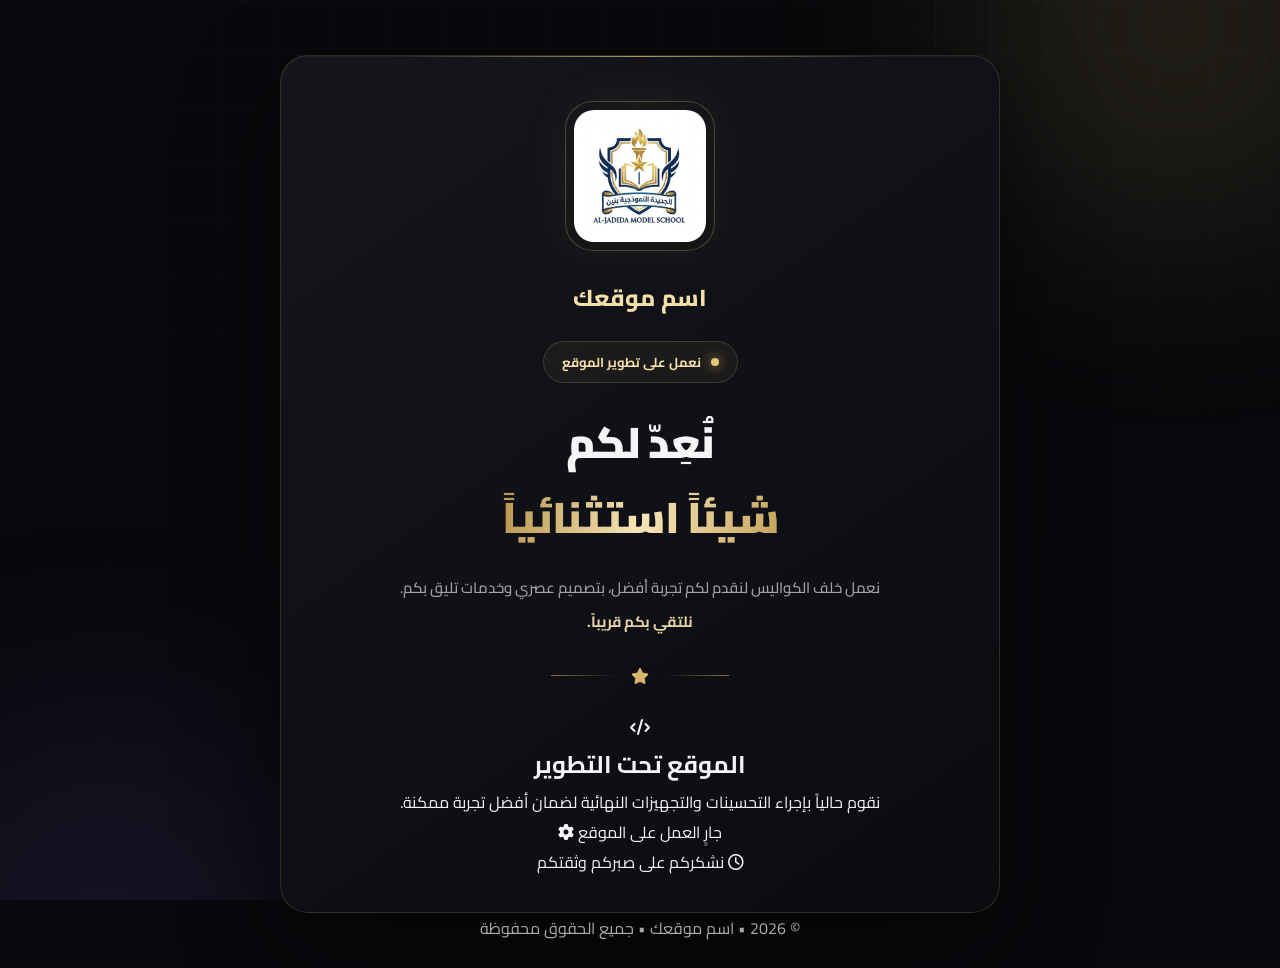
==== commit 3ee0ca51: "Update logo image source in index.html" ====
--- a/index.html
+++ b/index.html
@@ -49,7 +49,7 @@
                     ثم احذف علامة التعليق من السطر التالي.
                 -->
 
-                <img src="logo.png" alt="شعار الموقع" class="site-logo">
+                <img src="1792596527395.jpg" alt="شعار الموقع" class="site-logo">
 
             
 
--- a/style.css
+++ b/style.css
@@ -1,78 +1,438 @@
-:root{
-  --navy:#0b1930;--navy-2:#102542;--navy-3:#17385b;--gold:#d6b15e;--gold-2:#f0d994;--gold-soft:#fbf4df;
-  --ink:#18253a;--muted:#6e7b8e;--paper:#f5f7fb;--white:#fff;--line:#e7ebf2;--green:#3d8d79;--shadow:0 18px 55px rgba(20,39,68,.09);--radius:24px;
-}
-*{box-sizing:border-box}
-html{scroll-behavior:smooth;scroll-padding-top:100px}
-body{margin:0;background:var(--paper);color:var(--ink);font-family:'Cairo',sans-serif;line-height:1.75;-webkit-font-smoothing:antialiased}
-body.menu-open{overflow:hidden}
-a{color:inherit;text-decoration:none}button,input{font:inherit}button,a{-webkit-tap-highlight-color:transparent}button:focus-visible,a:focus-visible,input:focus-visible{outline:3px solid rgba(214,177,94,.8);outline-offset:3px}::selection{background:rgba(214,177,94,.35);color:var(--navy)}
-.page-container{width:min(1180px,calc(100% - 48px));margin-inline:auto}
-.preloader{position:fixed;inset:0;z-index:3000;background:radial-gradient(ellipse at 50% 40%,#17375b 0%,#0c1c35 45%,#071326 100%);color:#fff;display:grid;place-content:center;justify-items:center;gap:20px;overflow:hidden;transition:opacity .65s ease,visibility .65s ease}
-.preloader.is-done{opacity:0;visibility:hidden;pointer-events:none}.preloader-orbit{position:absolute;width:440px;height:440px;border:1px solid rgba(214,177,94,.16);border-radius:50%;animation:orbit 18s linear infinite}.preloader-orbit:before,.preloader-orbit:after{content:"";position:absolute;border-radius:50%;background:var(--gold);box-shadow:0 0 20px rgba(214,177,94,.7);width:7px;height:7px;top:22%;right:8%}.preloader-orbit:after{top:auto;right:auto;bottom:13%;left:15%;width:4px;height:4px}.orbit-two{width:330px;height:330px;border-style:dashed;animation-direction:reverse;animation-duration:24s}.loader-brand{z-index:1;text-align:center}.brand-mark{width:52px;height:52px;border-radius:17px;display:grid;place-items:center;position:relative;overflow:hidden;flex:0 0 auto;background:linear-gradient(145deg,#f6df9d,#b9903d);border:1px solid rgba(255,255,255,.3);box-shadow:0 7px 24px rgba(214,177,94,.18)}.brand-mark-large{width:90px;height:90px;border-radius:27px;margin:0 auto 20px;box-shadow:0 12px 42px rgba(214,177,94,.23)}.brand-mark .logo-fallback{width:100%;height:100%;display:flex;align-items:center;justify-content:center;flex-direction:column;line-height:1;color:var(--navy);position:absolute;inset:0}.logo-fallback i{font-size:16px}.logo-fallback span{font-size:19px;font-weight:900;margin-top:2px}.brand-mark-large .logo-fallback i{font-size:28px}.brand-mark-large .logo-fallback span{font-size:27px}.school-logo-image{position:absolute;z-index:2;inset:0;width:100%;height:100%;object-fit:contain;padding:5px;background:#fff;display:none}.school-logo-image.logo-loaded{display:block}.loader-kicker{font-size:11px;letter-spacing:2px;color:var(--gold-2)}.loader-brand h1{font-weight:900;font-size:35px;line-height:1.4;margin:7px 0 0;letter-spacing:-1px}.loader-brand p{color:#c4cfdf;margin:1px 0;font-size:14px}.loader-progress{width:180px;height:3px;background:rgba(255,255,255,.14);border-radius:10px;overflow:hidden}.loader-progress span{display:block;height:100%;width:38%;background:linear-gradient(90deg,#a57a28,var(--gold-2));border-radius:10px;animation:loading 1.5s ease-in-out infinite}.preloader>small{font-size:11px;color:#9eacc1}
-.site-shell{opacity:0;transition:opacity .55s ease}.site-shell.is-ready{opacity:1}
-.announcement-bar{background:var(--navy);color:#dfe7f3;border-bottom:1px solid rgba(214,177,94,.2);font-size:11px}.announcement-inner{max-width:1180px;margin:auto;min-height:38px;padding:6px 24px;display:flex;align-items:center;gap:10px}.announcement-pulse{color:var(--gold);font-size:13px}.announcement-inner p{margin:0;flex:1}.announcement-inner strong{color:#f4d990;font-weight:800}.announcement-link{color:#f0d994;font-weight:800;white-space:nowrap}.announcement-link i{font-size:10px;margin-right:5px;transition:transform .2s}.announcement-link:hover i{transform:translateX(-3px)}
-.site-header{position:sticky;top:0;z-index:100;background:rgba(255,255,255,.94);border-bottom:1px solid rgba(220,227,237,.88);backdrop-filter:blur(18px);transition:box-shadow .25s}.site-header.scrolled{box-shadow:0 10px 32px rgba(11,25,48,.08)}.header-inner{display:flex;align-items:center;justify-content:space-between;gap:22px;min-height:83px}.brand{display:flex;align-items:center;gap:12px;min-width:max-content}.brand-copy{display:flex;flex-direction:column;line-height:1.45}.brand-copy strong{font-size:15px;font-weight:900;color:var(--navy)}.brand-copy span{font-size:10px;color:#78869a;font-weight:700}.main-nav{display:flex;align-items:center;gap:4px}.nav-link{position:relative;display:flex;align-items:center;gap:8px;padding:11px 12px;color:#5a687b;font-size:12px;font-weight:800;border-radius:12px;transition:background .25s,color .25s}.nav-link i{font-size:13px;color:#a0aaba;transition:color .2s}.nav-link:hover,.nav-link.is-active{background:#f7f2e6;color:var(--navy)}.nav-link:hover i,.nav-link.is-active i{color:#a17a29}.nav-link.is-active:after{content:"";height:2px;position:absolute;bottom:-13px;left:20px;right:20px;background:var(--gold);border-radius:3px}.header-contact{display:flex;align-items:center;gap:8px;background:var(--navy);color:#f2d88f;font-size:12px;font-weight:800;border-radius:13px;padding:11px 16px;box-shadow:0 8px 20px rgba(11,25,48,.13);transition:transform .2s,background .2s;white-space:nowrap}.header-contact:hover{transform:translateY(-2px);background:#17375a}.menu-toggle{display:none;border:1px solid #e6eaf0;background:#fff;border-radius:13px;width:44px;height:42px;padding:10px;cursor:pointer}.menu-toggle span{height:2px;width:100%;display:block;background:var(--navy);margin:4px 0;border-radius:2px;transition:transform .2s,opacity .2s}
-/* Home hero */
-.hero-section{position:relative;overflow:hidden;background:radial-gradient(ellipse at 85% 30%,rgba(41,76,116,.45),transparent 35%),linear-gradient(122deg,#08152a 0%,#102745 57%,#183858 100%);color:white;min-height:535px}.hero-section:before{content:"";position:absolute;inset:0;background-image:linear-gradient(rgba(255,255,255,.025) 1px,transparent 1px),linear-gradient(90deg,rgba(255,255,255,.025) 1px,transparent 1px);background-size:43px 43px;mask-image:linear-gradient(90deg,transparent,#000 45%,#000)}.hero-section:after{content:"";position:absolute;width:600px;height:600px;border:1px solid rgba(214,177,94,.09);border-radius:50%;left:-300px;top:-280px;box-shadow:0 0 0 65px rgba(214,177,94,.025),0 0 0 130px rgba(214,177,94,.02)}.hero-grid{position:relative;z-index:1;display:grid;grid-template-columns:1.05fr .95fr;align-items:center;gap:48px;padding-top:75px;padding-bottom:74px;min-height:535px}.hero-copy{max-width:620px}.eyebrow{display:inline-flex;align-items:center;gap:9px;padding:6px 13px;border:1px solid rgba(214,177,94,.3);border-radius:99px;background:rgba(214,177,94,.08);font-size:11px;font-weight:800;color:#f2d990;letter-spacing:.15px}.eyebrow-dot{width:6px;height:6px;border-radius:50%;background:#ead18e;box-shadow:0 0 0 5px rgba(214,177,94,.12)}.hero-copy h1{font-size:clamp(37px,4.8vw,61px);line-height:1.48;font-weight:900;letter-spacing:-1.8px;margin:19px 0 15px}.hero-copy h1 span,.inner-hero h1 span{color:var(--gold-2);position:relative}.hero-copy h1 span:after{content:"";position:absolute;bottom:0;right:2px;left:0;height:5px;border-radius:10px;background:rgba(214,177,94,.35);transform:rotate(-1.5deg)}.hero-description{max-width:580px;color:#c6d1e1;font-size:13px;line-height:2.2;margin:0}.hero-actions{display:flex;align-items:center;gap:12px;flex-wrap:wrap;margin-top:28px}.button{display:inline-flex;align-items:center;justify-content:center;gap:12px;min-height:48px;padding:12px 19px;border-radius:13px;font-size:12px;font-weight:900;transition:transform .2s,box-shadow .2s,background .2s}.button:hover{transform:translateY(-3px)}.button-primary{color:var(--navy);background:linear-gradient(135deg,#f6e4ab,#d1aa4d);box-shadow:0 10px 26px rgba(214,177,94,.19)}.button-primary:hover{box-shadow:0 13px 30px rgba(214,177,94,.27)}.button-primary i{font-size:11px}.button-glass{border:1px solid rgba(235,218,170,.35);background:rgba(255,255,255,.045);color:#f8e4ab}.button-glass:hover{background:rgba(255,255,255,.1)}.hero-assurance{display:flex;gap:12px;align-items:center;margin-top:31px}.assurance-icon{display:grid;place-items:center;width:38px;height:38px;border:1px solid rgba(214,177,94,.25);background:rgba(214,177,94,.09);border-radius:12px;color:var(--gold-2)}.hero-assurance p{margin:0;display:flex;flex-direction:column;line-height:1.65}.hero-assurance strong{font-size:11px;color:#eef2fa}.hero-assurance p span{font-size:10px;color:#9eacc1}
-.hero-visual{height:400px;position:relative;display:grid;place-items:center;isolation:isolate}.visual-glow{position:absolute;width:310px;height:310px;border-radius:50%;background:rgba(217,178,88,.16);filter:blur(65px)}.visual-orbit{position:absolute;border:1px solid rgba(236,215,153,.16);border-radius:50%;width:355px;height:355px;transform:rotate(-25deg)}.orbit-b{width:420px;height:260px;transform:rotate(35deg);border-style:dashed;opacity:.7}.visual-card{position:absolute;border:1px solid rgba(255,255,255,.15);border-radius:25px;box-shadow:0 28px 80px rgba(0,0,0,.28)}.visual-card-back{width:250px;height:285px;background:linear-gradient(155deg,#234667,#122842);left:16%;top:9%;transform:rotate(-11deg);display:flex;flex-direction:column;justify-content:space-between;padding:22px;color:#f0d994;overflow:hidden}.visual-card-back:after{content:"";position:absolute;width:200px;height:200px;border:1px solid rgba(240,217,148,.2);border-radius:50%;bottom:-80px;left:-60px;box-shadow:0 0 0 25px rgba(240,217,148,.03),0 0 0 50px rgba(240,217,148,.03)}.visual-card-back i{font-size:38px}.visual-card-back span{font-size:10px;letter-spacing:2px}.visual-card-front{width:285px;background:linear-gradient(145deg,rgba(255,255,255,.99),#f5f5f1);color:var(--navy);padding:19px 20px 18px;right:13%;top:13%;transform:rotate(5deg);z-index:2}.visual-card-top{display:flex;align-items:center;justify-content:space-between}.mini-label{font-size:10px;color:#718096;font-weight:800}.live-dot{width:7px;height:7px;background:#5fa78f;border-radius:50%;box-shadow:0 0 0 5px #e0f1e9}.book-art{height:207px;display:flex;justify-content:center;align-items:center;gap:7px;padding:13px 0}.book-cover{height:145px;width:75px;border-radius:5px 10px 10px 5px;box-shadow:5px 7px 10px rgba(11,25,48,.17);display:flex;align-items:center;flex-direction:column;justify-content:center;gap:8px;position:relative;overflow:hidden}.book-cover:after{content:"";position:absolute;top:0;right:8px;bottom:0;width:1px;background:rgba(255,255,255,.2)}.book-cover i{font-size:22px}.book-cover span{font-size:8px;letter-spacing:1px;font-weight:900}.book-cover small{font-size:6px}.cover-navy{background:linear-gradient(150deg,#234767,#0b1c32);color:#e6cd86;transform:translateY(-6px) rotate(-4deg)}.cover-gold{background:linear-gradient(145deg,#e8cc7d,#a57b2d);color:#17253a;height:164px;z-index:2}.cover-cream{background:linear-gradient(150deg,#fffdf4,#d8d6cc);color:#254361;transform:translateY(4px) rotate(5deg)}.visual-card-bottom{border-top:1px solid #e2e7ee;padding-top:13px;display:flex;align-items:center;justify-content:space-between}.visual-card-bottom>div:first-child{display:flex;flex-direction:column}.visual-card-bottom strong{font-size:12px;font-weight:900}.visual-card-bottom span{font-size:9px;color:#7b8798}.round-arrow{width:30px;height:30px;display:grid;place-items:center;background:var(--navy);color:#e8ce85;border-radius:50%;font-size:10px}.floating-chip{position:absolute;z-index:3;display:flex;align-items:center;gap:10px;background:rgba(255,255,255,.97);box-shadow:0 12px 40px rgba(0,0,0,.2);padding:10px 15px;border-radius:15px;color:var(--navy);animation:float 5s ease-in-out infinite}.floating-chip>span:last-child{display:flex;flex-direction:column;line-height:1.5}.floating-chip strong{font-size:10px}.floating-chip small{font-size:9px;color:#8490a0}.chip-icon{width:32px;height:32px;border-radius:11px;background:#f7efd9;color:#b28b37;display:grid;place-items:center}.chip-icon-green{background:#e2f2eb;color:#38866d}.chip-top{left:4%;top:14%}.chip-bottom{right:1%;bottom:10%;animation-delay:-2.3s}.visual-spark{position:absolute;color:#ecd38f;font-size:28px}.spark-one{right:8%;top:5%}.spark-two{left:9%;bottom:13%;font-size:36px}.hero-bottom-line{position:absolute;bottom:0;left:0;right:0;height:4px;background:linear-gradient(90deg,transparent,var(--gold),#f7e7b9,var(--gold),transparent);opacity:.7}
-.quick-stats{display:grid;grid-template-columns:repeat(4,1fr);gap:13px;position:relative;z-index:3;margin-top:-28px}.stat-card{display:flex;align-items:center;gap:12px;min-width:0;padding:17px 18px;background:#fff;border:1px solid #edf0f5;border-radius:17px;box-shadow:0 12px 35px rgba(12,30,54,.07);position:relative;overflow:hidden}.stat-icon{width:43px;height:43px;border-radius:14px;display:grid;place-items:center;font-size:16px;flex:0 0 auto}.stat-icon-gold{background:#fcf4dd;color:#b38a2f}.stat-icon-blue{background:#eaf0fc;color:#315c96}.stat-icon-green{background:#e5f4ee;color:#3f8d77}.stat-icon-violet{background:#f0ebfb;color:#7e68b2}.stat-card>div{display:flex;flex-direction:column;line-height:1.6;min-width:0}.stat-card strong{font-size:14px;font-weight:900;color:var(--navy);white-space:nowrap}.stat-card>div span{font-size:10px;color:#8691a1;white-space:nowrap}.stat-arrow{position:absolute;left:14px;top:14px;font-size:9px;color:#c0c8d4;transform:rotate(-45deg)}
-.section-block{padding-top:90px;padding-bottom:38px}.section-heading{display:flex;align-items:flex-end;justify-content:space-between;gap:20px;margin-bottom:28px}.section-kicker{display:block;color:#a17d30;font-size:10px;font-weight:900;letter-spacing:1.5px;text-transform:uppercase}.section-heading h2{font-size:clamp(25px,3vw,35px);line-height:1.5;color:var(--navy);margin:6px 0 7px;font-weight:900;letter-spacing:-.5px}.section-heading h2 span{color:#b18b3c}.section-heading p{font-size:12px;color:#7e899b;margin:0}.heading-decoration{width:55px;height:55px;display:grid;place-items:center;border-radius:18px;background:#fff;border:1px solid #ece5d1;color:#b18b3c;font-size:20px;box-shadow:0 8px 25px rgba(12,30,54,.04)}.feature-grid{display:grid;grid-template-columns:repeat(3,minmax(0,1fr));gap:16px}.feature-card{position:relative;overflow:hidden;border:1px solid #e9edf3;border-radius:21px;background:white;min-height:260px;padding:24px;display:flex;flex-direction:column;align-items:flex-start;transition:transform .25s,box-shadow .25s,border-color .25s;isolation:isolate}.feature-card:hover{transform:translateY(-5px);box-shadow:0 20px 44px rgba(13,32,57,.09);border-color:#dbc68e}.feature-card:before{content:"";position:absolute;width:180px;height:180px;border-radius:50%;top:-110px;left:-70px;background:var(--feature-tint,#fbf4e1);z-index:-1;transition:transform .3s}.feature-card:hover:before{transform:scale(1.35)}.feature-card-books{--feature-tint:#fcf2d9;--feature-color:#b28b35}.feature-card-notes{--feature-tint:#e8efff;--feature-color:#476ba7}.feature-card-guide{--feature-tint:#e1f3eb;--feature-color:#398a70}.feature-card-schedule{--feature-tint:#f0eaff;--feature-color:#8267b2}.feature-card-contact{--feature-tint:#e3f2f8;--feature-color:#43849c}.feature-card-about{--feature-tint:#fdebdc;--feature-color:#b67542}.feature-card-top{width:100%;display:flex;justify-content:space-between;align-items:center;gap:10px}.feature-icon{width:47px;height:47px;border-radius:15px;display:grid;place-items:center;background:var(--feature-tint);color:var(--feature-color);font-size:18px}.feature-index{font-size:8px;letter-spacing:1px;color:#a3adbb;font-weight:900}.feature-card h3{font-size:17px;color:var(--navy);font-weight:900;line-height:1.65;margin:21px 0 7px;max-width:90%}.feature-card p{font-size:11px;line-height:2;color:#7a8798;margin:0 0 20px;max-width:95%}.feature-link{font-size:10px;font-weight:900;color:var(--feature-color);display:inline-flex;align-items:center;gap:8px;margin-top:auto}.feature-link i{font-size:9px;transition:transform .2s}.feature-card:hover .feature-link i{transform:translateX(-4px)}.feature-watermark{position:absolute;bottom:-14px;left:-8px;z-index:-1;font-size:91px;color:var(--feature-tint);opacity:.8;transform:rotate(9deg)}.study-banner{position:relative;overflow:hidden;margin-top:27px;margin-bottom:88px;min-height:174px;padding:32px 36px;display:flex;align-items:center;gap:23px;border-radius:25px;background:linear-gradient(110deg,#11213b,#173858);color:white;box-shadow:0 18px 44px rgba(9,24,45,.13)}.study-banner:after{content:"";position:absolute;width:250px;height:250px;border:1px solid rgba(233,210,146,.14);border-radius:50%;left:14%;top:-140px;box-shadow:0 0 0 35px rgba(233,210,146,.025),0 0 0 70px rgba(233,210,146,.02)}.study-banner-emblem{display:grid;place-items:center;width:68px;height:68px;border-radius:22px;background:linear-gradient(145deg,#f1d992,#bd933d);color:var(--navy);font-size:25px;flex:0 0 auto;box-shadow:0 10px 26px rgba(0,0,0,.15)}.study-banner-copy{position:relative;z-index:1;flex:1}.study-banner-copy>span{font-size:10px;color:#ecd99f;font-weight:900}.study-banner-copy h2{font-size:20px;margin:5px 0 4px;line-height:1.6}.study-banner-copy p{font-size:11px;color:#afbed0;margin:0}.banner-button{position:relative;z-index:1;border:1px solid rgba(239,217,151,.45);padding:11px 15px;border-radius:12px;color:#f3d991;font-size:11px;font-weight:900;white-space:nowrap;transition:background .2s}.banner-button:hover{background:rgba(255,255,255,.07)}.banner-button i{margin-right:7px;font-size:9px}.banner-deco{position:absolute;left:34px;bottom:15px;color:rgba(236,213,145,.36);font-size:44px}
-/* Inner pages */
-.page-view{min-height:55vh}.page-view[hidden]{display:none!important}.page-view.is-visible{animation:pageEnter .42s ease both}.inner-hero{position:relative;overflow:hidden;background:linear-gradient(120deg,#0a172c,#112a49);color:#fff;min-height:290px}.inner-hero:before{content:"";position:absolute;inset:0;background-image:radial-gradient(circle at 80% 30%,rgba(214,177,94,.13),transparent 29%),linear-gradient(90deg,rgba(255,255,255,.025) 1px,transparent 1px),linear-gradient(rgba(255,255,255,.025) 1px,transparent 1px);background-size:auto,39px 39px,39px 39px}.inner-hero:after{content:"";position:absolute;width:370px;height:370px;border:1px solid rgba(214,177,94,.12);border-radius:50%;left:-110px;bottom:-265px;box-shadow:0 0 0 40px rgba(214,177,94,.025),0 0 0 80px rgba(214,177,94,.02)}.inner-hero-content{position:relative;z-index:2;padding-top:32px;padding-bottom:48px;max-width:1180px}.breadcrumbs{display:flex;align-items:center;gap:10px;color:#9baec4;font-size:10px;margin-bottom:24px}.breadcrumbs a:hover{color:#f3db9b}.breadcrumbs i{font-size:8px;color:#d1af5b}.breadcrumbs span{color:#e7d49f}.inner-hero .section-kicker{color:#e0c579}.inner-hero h1{font-size:clamp(33px,4vw,48px);line-height:1.4;font-weight:900;margin:8px 0 8px;letter-spacing:-1px}.inner-hero h1 span{color:#f0d994}.inner-hero-content>p{max-width:615px;color:#b6c5d8;font-size:12px;line-height:2.1;margin:0}.inner-hero-meta{display:flex;gap:17px;flex-wrap:wrap;margin-top:20px}.inner-hero-meta span{color:#e5d59d;font-size:10px;font-weight:700}.inner-hero-meta i{margin-left:6px}.inner-hero-graphic{position:absolute;z-index:1;left:max(calc((100vw - 1180px)/2 + 45px),6%);top:50%;transform:translateY(-42%);width:230px;height:210px;display:grid;place-items:center}.inner-hero-graphic:before{content:"";position:absolute;width:195px;height:195px;border:1px solid rgba(214,177,94,.22);border-radius:50%;box-shadow:0 0 0 23px rgba(214,177,94,.025)}.hero-book-stack{width:130px;height:150px;position:relative;border-radius:9px 17px 17px 9px;background:linear-gradient(145deg,#f0d990,#b58b35);box-shadow:12px 18px 35px rgba(0,0,0,.23);display:flex;align-items:center;justify-content:center;flex-direction:column;color:var(--navy);transform:rotate(-8deg);gap:7px}.hero-book-stack:before{content:"";position:absolute;inset:0 12px 0 auto;width:2px;background:rgba(255,255,255,.48)}.hero-book-stack i{font-size:35px}.hero-book-stack span{font-weight:900;letter-spacing:2px;font-size:10px}.hero-book-stack small{font-size:8px}.inner-hero-notes{background:linear-gradient(120deg,#101f39,#24385c)}.note-sheet{width:125px;height:155px;background:#f9f5e9;border-radius:12px;box-shadow:0 17px 45px #060e1c55;display:flex;flex-direction:column;justify-content:center;gap:13px;padding:23px;position:relative;transform:rotate(7deg)}.note-sheet:before{content:"";position:absolute;top:0;right:22px;left:22px;height:4px;background:#d7b25d;border-radius:0 0 4px 4px}.note-line{display:block;height:3px;border-radius:5px;background:#d6dce5;width:100%}.line-short{width:54%;background:#c5a456}.line-mid{width:77%}.note-sheet>i{position:absolute;color:#b18a36;left:13px;top:17px;font-size:14px}.inner-hero-guide{background:linear-gradient(120deg,#092b34,#14534f)}.inner-hero-guide:before{background-image:radial-gradient(circle at 80% 30%,rgba(93,190,155,.14),transparent 29%),linear-gradient(90deg,rgba(255,255,255,.025) 1px,transparent 1px),linear-gradient(rgba(255,255,255,.025) 1px,transparent 1px)}.inner-hero-guide .section-kicker{color:#a9e0c9}.inner-hero-guide h1 span{color:#b9ecd3}.inner-hero-guide .breadcrumbs span{color:#b5e2d2}.shield-illustration{width:128px;height:148px;display:grid;place-items:center;position:relative;color:#c5edd8;font-size:98px;filter:drop-shadow(0 17px 22px rgba(0,0,0,.2))}.shield-illustration>span{position:absolute;display:grid;place-items:center;width:48px;height:48px;border-radius:50%;background:#c4ead6;color:#12534a;font-size:21px}.inner-hero-schedule{background:linear-gradient(120deg,#211936,#45305e)}.inner-hero-schedule .section-kicker{color:#d6c0ff}.inner-hero-schedule h1 span{color:#d8c7ff}.clock-art{width:145px;height:145px;border-radius:50%;border:2px solid rgba(235,221,255,.62);display:flex;flex-direction:column;align-items:center;justify-content:center;color:#e3d5ff;background:rgba(255,255,255,.035);box-shadow:0 0 0 13px rgba(255,255,255,.025),0 20px 45px rgba(0,0,0,.16);transform:rotate(-5deg)}.clock-art i{font-size:30px;margin-bottom:2px}.clock-art span{font-size:23px;font-weight:900;letter-spacing:1px}.clock-art small{font-size:9px}.inner-hero-contact{background:linear-gradient(120deg,#10283b,#1d4b61)}.contact-orb{width:130px;height:130px;border-radius:50%;border:1px solid rgba(193,229,237,.45);background:radial-gradient(circle at 30% 25%,rgba(255,255,255,.15),transparent 42%),rgba(255,255,255,.04);display:grid;place-items:center;color:#b6e5e8;font-size:48px;position:relative;box-shadow:0 0 0 17px rgba(255,255,255,.025),0 0 0 34px rgba(255,255,255,.018)}.contact-orb-dot{position:absolute;bottom:15px;right:13px;width:15px;height:15px;border:3px solid #17465a;background:#7cceaa;border-radius:50%}.inner-hero-about{background:linear-gradient(120deg,#271f15,#594425)}.inner-hero-about .section-kicker{color:#f0d99a}.inner-hero-about h1 span{color:#f4de9f}.about-emblem{width:140px;height:145px;border-radius:24px;border:1px solid rgba(238,219,153,.4);display:flex;align-items:center;justify-content:center;flex-direction:column;gap:10px;color:#f2d991;background:linear-gradient(145deg,rgba(255,255,255,.1),rgba(255,255,255,.015));transform:rotate(-6deg)}.about-emblem i{font-size:50px}.about-emblem span{font-size:9px;letter-spacing:2px;font-weight:900}
-.page-body{padding-top:42px;padding-bottom:80px}.page-toolbar{display:flex;align-items:center;justify-content:space-between;gap:24px;margin-bottom:25px}.page-toolbar h2{margin:0 0 4px;color:var(--navy);font-size:21px;font-weight:900}.page-toolbar p{margin:0;color:#8490a0;font-size:11px}.search-box{height:46px;width:min(310px,100%);display:flex;align-items:center;gap:10px;border:1px solid #e0e6ee;background:#fff;border-radius:13px;padding:0 13px;color:#8290a2;box-shadow:0 5px 16px rgba(14,37,64,.025)}.search-box i{font-size:13px}.search-box input{border:0;outline:0;min-width:0;flex:1;color:var(--navy);font-size:11px;background:transparent}.search-box input::placeholder{color:#a1aab7}.search-box kbd{font-size:11px;border:1px solid #e5e9ef;border-radius:5px;padding:0 5px;color:#9ba5b3}.books-grid{display:grid;grid-template-columns:repeat(4,minmax(0,1fr));gap:15px}.book-item{--book-color:#b58a36;--book-light:#faf1d9;position:relative;overflow:hidden;min-height:235px;border:1px solid #e7ebf2;background:#fff;border-radius:19px;padding:20px;display:flex;flex-direction:column;transition:transform .22s,border-color .22s,box-shadow .22s}.book-item:hover{transform:translateY(-4px);border-color:#d9c17f;box-shadow:0 15px 33px rgba(18,39,69,.075)}.book-item:after{content:"";position:absolute;left:-23px;bottom:-45px;width:115px;height:115px;border-radius:50%;background:var(--book-light);opacity:.7}.book-item-top{display:flex;align-items:center;justify-content:space-between;position:relative;z-index:1}.book-number{font-size:9px;font-weight:900;letter-spacing:1px;color:#a4adbb}.book-symbol{width:48px;height:48px;display:grid;place-items:center;border-radius:14px;background:var(--book-light);color:var(--book-color);font-size:19px}.book-item h3{color:var(--navy);font-size:15px;line-height:1.7;margin:20px 0 4px;font-weight:900;position:relative;z-index:1}.book-item p{font-size:10px;color:#909aaa;margin:0 0 18px;position:relative;z-index:1}.book-item-bottom{display:flex;align-items:center;justify-content:space-between;gap:8px;margin-top:auto;position:relative;z-index:1}.book-type{font-size:9px;color:#8a96a6;display:flex;align-items:center;gap:6px}.book-type i{color:var(--book-color)}.book-open-button{border:0;background:var(--navy);color:#f4d990;border-radius:10px;padding:8px 11px;font-size:9px;font-weight:900;cursor:pointer;transition:background .2s,transform .2s}.book-open-button:hover{background:#1a3a60;transform:translateY(-1px)}.book-open-button.is-ready{background:#e3f3eb;color:#28765e}.empty-state{grid-column:1/-1;text-align:center;padding:38px 15px;background:#fff;border:1px dashed #d8e0e9;border-radius:18px;color:#7e8a9b;font-size:12px}.empty-state i{display:block;font-size:25px;margin-bottom:10px;color:#c3a050}
-.info-callout{display:flex;align-items:flex-start;gap:13px;border:1px solid #e8dfc6;background:#fffcf3;padding:17px 19px;border-radius:16px;margin-top:23px}.callout-icon{width:33px;height:33px;display:grid;place-items:center;flex:0 0 auto;border-radius:10px;background:#f4e8c7;color:#97742f;font-size:14px}.info-callout strong{font-size:11px;color:#665126}.info-callout p{font-size:10px;color:#877956;margin:3px 0 0;line-height:1.9}.info-callout code{font-size:10px;direction:ltr;display:inline-block;background:rgba(202,176,114,.14);padding:1px 5px;border-radius:4px;color:#725720}
-.coming-soon-wrap{min-height:440px;display:grid;place-items:center}.coming-soon-card{position:relative;overflow:hidden;max-width:620px;width:100%;text-align:center;padding:53px 38px 45px;border:1px solid #e7e0d1;border-radius:27px;background:linear-gradient(150deg,#fff,#fffcf4);box-shadow:var(--shadow)}.coming-soon-icon{width:80px;height:80px;display:grid;place-items:center;border-radius:25px;margin:0 auto 21px;font-size:30px;color:#a9802e;background:linear-gradient(145deg,#fff4d6,#f0dfad);box-shadow:0 10px 30px rgba(188,145,47,.12);position:relative;z-index:1}.coming-soon-label{display:inline-block;font-size:10px;color:#a37e2b;border:1px solid #eadbb4;background:#fcf5e3;border-radius:99px;padding:5px 13px;font-weight:900;position:relative;z-index:1}.coming-soon-card h2{font-size:25px;color:var(--navy);font-weight:900;margin:15px 0 8px;position:relative;z-index:1}.coming-soon-card p{font-size:12px;color:#8390a0;max-width:415px;margin:0 auto 25px;position:relative;z-index:1}.coming-soon-card .button{position:relative;z-index:1}.coming-soon-orbit{position:absolute;border:1px solid rgba(202,170,94,.2);border-radius:50%;width:330px;height:330px;right:-190px;top:-190px}.coming-soon-orbit.orbit-two{width:230px;height:230px;right:auto;top:auto;left:-110px;bottom:-150px;border-style:dashed}
-.pill-note{display:inline-flex;align-items:center;gap:7px;border-radius:99px;padding:8px 12px;background:#edf6f1;color:#43856f;font-size:10px;font-weight:800;white-space:nowrap}.guidelines-grid{display:grid;grid-template-columns:repeat(3,minmax(0,1fr));gap:16px}.guideline-card{position:relative;overflow:hidden;background:#fff;border:1px solid #e7ebf1;border-radius:20px;padding:23px;min-height:300px;transition:transform .22s,box-shadow .22s}.guideline-card:hover{transform:translateY(-4px);box-shadow:0 14px 35px rgba(18,39,69,.065)}.guideline-number{position:absolute;top:18px;left:19px;font-size:10px;letter-spacing:1px;font-weight:900;color:#b7bfca}.guideline-icon{width:50px;height:50px;border-radius:16px;display:grid;place-items:center;font-size:19px;margin-bottom:17px}.icon-uniform{background:#fcf1d5;color:#a77b25}.icon-hair{background:#e9effc;color:#4d6ca6}.icon-time{background:#e3f4ed;color:#3a8c70}.icon-respect{background:#f3eafb;color:#8965a8}.icon-study{background:#e4f2f8;color:#3d829e}.icon-star{background:rgba(255,255,255,.13);color:#f4df9b}.guideline-card h3{font-size:16px;color:var(--navy);font-weight:900;margin:0 0 7px}.guideline-card>p{font-size:10px;color:#8793a3;line-height:1.9;margin:0 0 15px}.guideline-card ul{padding:0;margin:0;list-style:none;display:grid;gap:9px}.guideline-card li{display:flex;align-items:flex-start;gap:8px;color:#627084;font-size:10px;line-height:1.8}.guideline-card li i{font-size:10px;color:#479276;margin-top:5px;flex:0 0 auto}.guideline-card-highlight{background:linear-gradient(145deg,#11233d,#193d5d);border-color:#1a3856;color:white}.guideline-card-highlight h3{color:#f8e4ae;font-size:20px;margin-top:20px}.guideline-card-highlight>p{font-size:12px;color:#c3d0de;line-height:2.2}.guideline-card-highlight .text-link{color:#f3da94;font-size:10px;font-weight:900;display:inline-flex;align-items:center;gap:8px;margin-top:15px}.highlight-pattern{position:absolute;left:-9px;top:-22px;font-size:100px;color:rgba(235,211,142,.06)}.guidelines-footer-note{display:flex;align-items:center;gap:10px;margin-top:20px;background:#edf3f8;padding:13px 16px;border-radius:13px;color:#7b8a9d;font-size:10px}.guidelines-footer-note i{color:#6583a0}.guidelines-footer-note p{margin:0}
-.timeline-list{position:relative;max-width:850px;margin:18px auto 0}.timeline-list:before{content:"";position:absolute;top:25px;bottom:25px;right:132px;width:2px;background:linear-gradient(#d3b05c,#dfe7ef,#9bbcae)}.timeline-item{display:grid;grid-template-columns:92px 52px 1fr;gap:15px;align-items:start;margin:0 0 14px;position:relative}.timeline-time{padding-top:13px;display:flex;flex-direction:column;line-height:1.5}.timeline-time span{font-size:19px;font-weight:900;color:var(--navy);letter-spacing:-.5px}.timeline-time small{font-size:10px;color:#a0a9b7}.timeline-marker{width:44px;height:44px;display:grid;place-items:center;border-radius:15px;background:#f7edcf;color:#a27c2c;border:4px solid var(--paper);box-shadow:0 0 0 1px #e8d6a5;z-index:1}.marker-gold{background:#e5edf9;color:#4770a5;box-shadow:0 0 0 1px #d0dcee}.marker-green{background:#e1f2e9;color:#3a8c71;box-shadow:0 0 0 1px #cae5d9}.marker-violet{background:#eee7fb;color:#8467b1;box-shadow:0 0 0 1px #e0d5f4}.timeline-content{background:#fff;border:1px solid #e7ebf1;border-radius:17px;padding:17px 20px;box-shadow:0 5px 16px rgba(16,39,69,.025)}.timeline-tag{font-size:9px;font-weight:900;color:#aa8539;background:#fcf5e3;padding:4px 9px;border-radius:99px}.timeline-content h3{font-size:14px;color:var(--navy);font-weight:900;margin:9px 0 3px}.timeline-content p{font-size:10px;color:#8190a2;margin:0;line-height:1.9}.schedule-tip{max-width:850px;margin:25px auto 0;display:flex;align-items:center;gap:13px;background:#f0f7f4;border:1px solid #d8ebe3;border-radius:16px;padding:16px 20px}.schedule-tip>span{width:39px;height:39px;display:grid;place-items:center;border-radius:12px;background:#dbefe6;color:#3e8b70;font-size:15px}.schedule-tip strong{font-size:11px;color:#35745f}.schedule-tip p{font-size:10px;color:#6d9184;margin:2px 0 0}
-.contact-intro{display:flex;align-items:center;gap:16px;margin-bottom:21px}.contact-intro-icon{width:55px;height:55px;display:grid;place-items:center;border-radius:17px;background:#e2f1f5;color:#397f91;font-size:20px}.contact-intro h2{font-size:20px;color:var(--navy);font-weight:900;margin:0}.contact-intro p{font-size:11px;color:#8390a1;margin:3px 0 0}.contact-grid{display:grid;grid-template-columns:repeat(3,minmax(0,1fr));gap:15px}.contact-card{background:#fff;border:1px solid #e5eaf0;border-radius:18px;padding:22px;min-height:160px}.contact-card-head{display:flex;align-items:center;gap:11px;margin-bottom:15px}.contact-card-icon{width:41px;height:41px;border-radius:13px;display:grid;place-items:center;background:#edf4f7;color:#4d8795}.contact-card h3{font-size:13px;color:var(--navy);margin:0;font-weight:900}.contact-card p{font-size:10px;color:#8895a5;margin:0}.contact-placeholder{border:1px dashed #d6dfe8;background:#fafbfd;border-radius:11px;padding:10px 12px;color:#a3adba;font-size:10px;display:flex;align-items:center;gap:8px}.contact-placeholder i{color:#d0ae5c}.contact-card a{display:inline-flex;margin-top:10px;font-size:10px;font-weight:900;color:#9a762e}.about-story{display:grid;grid-template-columns:110px 1fr;align-items:center;gap:25px;background:#fff;padding:33px;border:1px solid #e5eaf0;border-radius:22px}.about-story-mark{width:100px;height:100px;border-radius:30px;display:grid;place-items:center;background:linear-gradient(145deg,#f8ebc5,#e9d18b);color:#7a5d20;font-size:38px;box-shadow:inset 0 0 0 1px rgba(177,137,49,.18)}.about-story h2{font-size:23px;color:var(--navy);font-weight:900;line-height:1.5;margin:4px 0 8px}.about-story p{font-size:11px;color:#7b899b;line-height:2.2;margin:0;max-width:800px}.about-values{display:grid;grid-template-columns:repeat(3,minmax(0,1fr));gap:16px;margin:18px 0 26px}.about-values article{background:#fff;border:1px solid #e7ebf1;border-radius:17px;padding:22px}.about-values article>span{width:41px;height:41px;display:grid;place-items:center;border-radius:13px;background:#fbf3dd;color:#a98332}.about-values h3{color:var(--navy);font-size:13px;margin:13px 0 5px;font-weight:900}.about-values p{font-size:10px;color:#8793a2;margin:0;line-height:2}
-.site-footer{background:#09162a;color:#bec9d8}.footer-top{display:flex;align-items:center;justify-content:space-between;gap:20px;padding-top:36px;padding-bottom:29px}.footer-brand .brand-copy strong{color:#fff}.footer-brand .brand-copy span{color:#9ba9bc}.footer-top>p{font-size:11px;color:#9daec1;margin:0}.footer-links{display:flex;align-items:center;gap:19px;font-size:10px;color:#bfcbda}.footer-links a:hover{color:#f0d994}.footer-bottom{border-top:1px solid rgba(255,255,255,.09)}.footer-bottom .page-container{min-height:47px;display:flex;align-items:center;justify-content:space-between;gap:15px;font-size:9px;color:#8494aa}.footer-made i{color:#e1bc63;font-size:9px;margin:0 3px}.back-to-top{position:fixed;z-index:70;left:22px;bottom:22px;width:43px;height:43px;border:0;border-radius:14px;background:#d8b663;color:#142641;box-shadow:0 9px 24px rgba(8,23,43,.2);display:grid;place-items:center;cursor:pointer;opacity:0;visibility:hidden;transform:translateY(10px);transition:opacity .2s,visibility .2s,transform .2s}.back-to-top.is-visible{opacity:1;visibility:visible;transform:translateY(0)}.back-to-top:hover{background:#f0d994}.toast{position:fixed;z-index:2000;bottom:24px;right:50%;transform:translate(50%,18px);display:flex;align-items:center;gap:10px;max-width:calc(100% - 30px);padding:13px 18px;border-radius:14px;background:#0e2340;color:#f2e0a8;box-shadow:0 15px 40px rgba(7,20,38,.25);font-size:11px;font-weight:700;opacity:0;visibility:hidden;transition:opacity .25s,transform .25s,visibility .25s}.toast.is-visible{opacity:1;visibility:visible;transform:translate(50%,0)}.toast i{font-size:15px}
-@keyframes orbit{to{transform:rotate(360deg)}}@keyframes loading{0%{transform:translateX(230%)}100%{transform:translateX(-300%)}}@keyframes float{0%,100%{translate:0 0}50%{translate:0 -8px}}@keyframes pageEnter{from{opacity:0;transform:translateY(7px)}to{opacity:1;transform:translateY(0)}}
-@media(max-width:1050px){.header-inner{gap:13px}.brand-copy strong{font-size:13px}.brand-copy span{font-size:9px}.nav-link{padding:10px 8px;font-size:10px;gap:6px}.main-nav{gap:1px}.header-contact{padding:10px 12px;font-size:10px}.hero-grid{gap:20px}.hero-copy h1{font-size:49px}.hero-visual{transform:scale(.9)}.quick-stats{gap:9px}.stat-card{padding:14px 12px;gap:9px}.stat-icon{width:39px;height:39px}.feature-card{padding:20px;min-height:275px}.books-grid{grid-template-columns:repeat(3,minmax(0,1fr))}.inner-hero-graphic{left:4%;opacity:.8}}
-@media(max-width:800px){.page-container{width:min(100% - 34px,650px)}.announcement-inner{padding-inline:17px;min-height:36px}.announcement-inner p{font-size:10px}.announcement-link{font-size:9px}.header-inner{min-height:74px}.brand{gap:9px}.brand-mark{width:46px;height:46px;border-radius:14px}.brand-copy strong{font-size:12px}.brand-copy span{font-size:9px}.menu-toggle{display:block;margin-right:auto}.main-nav{position:fixed;top:111px;right:17px;left:17px;z-index:101;display:flex;flex-direction:column;align-items:stretch;gap:5px;background:#fff;border:1px solid #e6eaf0;padding:12px;border-radius:18px;box-shadow:0 18px 50px rgba(11,25,48,.16);opacity:0;visibility:hidden;transform:translateY(-8px);transition:opacity .2s,visibility .2s,transform .2s}.main-nav.is-open{opacity:1;visibility:visible;transform:translateY(0)}.nav-link{font-size:12px;padding:12px}.nav-link.is-active:after{display:none}.nav-link i{width:20px;text-align:center}.header-contact{padding:11px 12px}.header-contact span{display:none}.header-contact i{font-size:14px}.menu-toggle.is-open span:first-child{transform:translateY(6px) rotate(45deg)}.menu-toggle.is-open span:nth-child(2){opacity:0}.menu-toggle.is-open span:last-child{transform:translateY(-6px) rotate(-45deg)}.hero-grid{grid-template-columns:1fr;padding-top:54px;padding-bottom:45px;gap:0}.hero-copy{max-width:590px}.hero-copy h1{font-size:clamp(38px,8vw,57px);margin-top:18px}.hero-description{font-size:12px}.hero-visual{height:360px;max-width:520px;width:100%;margin:7px auto 0;transform:scale(.88);transform-origin:center top}.quick-stats{grid-template-columns:repeat(2,1fr);margin-top:-17px}.stat-card{padding:14px 15px}.stat-card strong{font-size:13px}.section-block{padding-top:69px}.section-heading h2{font-size:29px}.feature-grid{grid-template-columns:repeat(2,minmax(0,1fr));gap:12px}.feature-card{min-height:250px;padding:19px}.feature-card h3{font-size:15px}.feature-card p{font-size:10px}.study-banner{padding:24px;gap:15px;margin-bottom:65px;flex-wrap:wrap}.study-banner-emblem{width:56px;height:56px;border-radius:17px;font-size:21px}.study-banner-copy{min-width:calc(100% - 80px)}.study-banner-copy h2{font-size:16px}.banner-button{margin-right:71px}.inner-hero{min-height:285px}.inner-hero-content{padding-top:25px;padding-bottom:36px}.inner-hero-graphic{left:-20px;opacity:.23;transform:translateY(-50%) scale(.8)}.inner-hero-content>p{max-width:500px}.page-body{padding-top:32px;padding-bottom:60px}.guidelines-grid{grid-template-columns:repeat(2,minmax(0,1fr))}.books-grid{grid-template-columns:repeat(2,minmax(0,1fr))}.contact-grid{grid-template-columns:repeat(2,minmax(0,1fr))}.footer-top{flex-wrap:wrap}.footer-top>p{order:3;width:100%}}
-@media(max-width:520px){.page-container{width:calc(100% - 28px)}.announcement-inner{gap:7px;padding-inline:12px}.announcement-inner p{line-height:1.7}.announcement-inner p span{display:none}.announcement-link{font-size:8px}.header-inner{min-height:68px}.brand-mark{width:41px;height:41px;border-radius:13px}.brand-copy strong{font-size:11px}.brand-copy span{font-size:8px}.header-contact{padding:10px}.menu-toggle{width:40px;height:40px}.main-nav{top:103px;right:12px;left:12px}.hero-grid{padding-top:42px;padding-bottom:31px}.hero-copy h1{font-size:37px;letter-spacing:-1px;line-height:1.55}.eyebrow{font-size:9px}.hero-description{font-size:11px;line-height:2.1}.hero-actions{gap:9px;margin-top:22px}.button{min-height:44px;padding:10px 13px;font-size:10px;border-radius:11px;gap:8px}.hero-assurance{margin-top:23px}.hero-visual{height:300px;transform:scale(.74);width:134%;margin-right:-17%;margin-bottom:-40px}.visual-card-front{right:13%}.chip-top{left:2%}.chip-bottom{right:0}.quick-stats{gap:8px}.stat-card{padding:12px 9px;gap:8px;border-radius:14px}.stat-icon{width:34px;height:34px;border-radius:11px;font-size:13px}.stat-card strong{font-size:11px}.stat-card>div span{font-size:9px}.stat-arrow{left:8px;top:8px;font-size:8px}.section-block{padding-top:56px;padding-bottom:20px}.section-heading{align-items:center;margin-bottom:19px}.section-heading h2{font-size:23px;line-height:1.5}.section-heading p{font-size:10px}.heading-decoration{width:43px;height:43px;border-radius:14px;font-size:16px;flex:0 0 auto}.feature-grid{grid-template-columns:1fr;gap:11px}.feature-card{min-height:unset;padding:19px;border-radius:17px}.feature-card h3{font-size:15px;margin:14px 0 5px}.feature-card p{font-size:10px;margin-bottom:14px}.feature-link{font-size:10px}.feature-card-top .feature-icon{width:41px;height:41px;border-radius:13px}.study-banner{margin-top:20px;padding:21px 18px;border-radius:20px;gap:12px}.study-banner-emblem{width:47px;height:47px;border-radius:15px;font-size:19px}.study-banner-copy{min-width:calc(100% - 65px)}.study-banner-copy>span{font-size:9px}.study-banner-copy h2{font-size:14px}.study-banner-copy p{font-size:9px}.banner-button{margin-right:59px;font-size:10px;padding:9px 12px}.banner-deco{left:16px;bottom:4px}.inner-hero{min-height:260px}.inner-hero-content{padding-top:21px;padding-bottom:32px}.breadcrumbs{font-size:9px;margin-bottom:19px}.inner-hero .section-kicker{font-size:9px}.inner-hero h1{font-size:31px;max-width:360px;line-height:1.55}.inner-hero-content>p{font-size:10px;max-width:360px;line-height:2}.inner-hero-meta{gap:10px;margin-top:14px}.inner-hero-meta span{font-size:9px}.inner-hero-graphic{left:-65px;opacity:.15}.page-body{padding-top:26px;padding-bottom:48px}.page-toolbar{align-items:flex-start;flex-direction:column;gap:15px;margin-bottom:18px}.page-toolbar h2{font-size:18px}.page-toolbar p{font-size:10px}.search-box{width:100%}.books-grid{grid-template-columns:repeat(2,minmax(0,1fr));gap:9px}.book-item{padding:14px;min-height:220px;border-radius:15px}.book-symbol{width:40px;height:40px;border-radius:12px;font-size:16px}.book-item h3{font-size:12px;margin-top:15px}.book-item p{font-size:9px}.book-open-button{font-size:8px;padding:8px}.book-type{font-size:8px}.book-number{font-size:8px}.info-callout{padding:13px;gap:10px}.info-callout p{font-size:9px}.callout-icon{width:29px;height:29px}.coming-soon-wrap{min-height:400px}.coming-soon-card{padding:43px 20px 35px;border-radius:22px}.coming-soon-icon{width:68px;height:68px;font-size:25px;border-radius:21px}.coming-soon-card h2{font-size:21px}.coming-soon-card p{font-size:10px}.guidelines-grid{grid-template-columns:1fr;gap:11px}.guideline-card{padding:19px;min-height:unset}.guideline-number{top:17px;left:17px}.guideline-icon{width:44px;height:44px;margin-bottom:12px}.guideline-card h3{font-size:15px}.guideline-card>p,.guideline-card li{font-size:10px}.guideline-card ul{gap:7px}.guideline-card-highlight h3{font-size:18px}.timeline-list:before{right:87px}.timeline-item{grid-template-columns:61px 39px 1fr;gap:7px;margin-bottom:11px}.timeline-time{padding-top:13px}.timeline-time span{font-size:15px}.timeline-time small{font-size:9px}.timeline-marker{width:35px;height:35px;border-radius:12px;border-width:3px;font-size:12px}.timeline-content{padding:12px;border-radius:13px}.timeline-tag{font-size:8px}.timeline-content h3{font-size:11px}.timeline-content p{font-size:9px}.schedule-tip{padding:13px;gap:9px}.schedule-tip>span{width:34px;height:34px}.schedule-tip strong{font-size:10px}.schedule-tip p{font-size:9px}.contact-intro{gap:11px}.contact-intro-icon{width:45px;height:45px;border-radius:14px}.contact-intro h2{font-size:17px}.contact-intro p{font-size:10px}.contact-grid{grid-template-columns:1fr;gap:10px}.contact-card{min-height:unset;padding:17px}.contact-card-head{margin-bottom:10px}.about-story{grid-template-columns:1fr;padding:22px;gap:15px}.about-story-mark{width:65px;height:65px;border-radius:20px;font-size:27px}.about-story h2{font-size:19px}.about-story p{font-size:10px}.about-values{grid-template-columns:1fr;gap:10px}.about-values article{padding:17px}.about-values article>span{width:36px;height:36px}.about-values h3{margin-top:9px}.footer-top{padding-top:27px;padding-bottom:22px;gap:15px}.footer-top>p{font-size:10px}.footer-links{gap:13px;font-size:9px}.footer-bottom .page-container{align-items:flex-start;flex-direction:column;justify-content:center;padding-top:12px;padding-bottom:12px;gap:2px;font-size:8px}.back-to-top{left:13px;bottom:13px;width:39px;height:39px;border-radius:12px}.toast{font-size:10px;padding:11px 13px;bottom:15px}}
-@media(prefers-reduced-motion:reduce){*,*::before,*::after{animation-duration:.01ms!important;animation-iteration-count:1!important;scroll-behavior:auto!important;transition-duration:.01ms!important}}
-
-
-/* =========================================================
-   Notes library — official release maintenance
-========================================================= */
-.notes-library-heading{display:flex;align-items:center;justify-content:space-between;gap:20px;margin:0 0 24px}
-.notes-library-heading h2{margin:6px 0 5px;color:var(--navy);font-size:clamp(22px,2.5vw,30px);font-weight:900;line-height:1.5}
-.notes-library-heading p{margin:0;color:#7e899b;font-size:12px;line-height:2}
-.notes-count-card{display:flex;align-items:center;gap:12px;flex:0 0 auto;padding:14px 18px;background:#fff;border:1px solid #e7ebf2;border-radius:17px;box-shadow:0 8px 24px rgba(12,30,54,.045)}
-.notes-count-card>i{width:42px;height:42px;display:grid;place-items:center;border-radius:13px;background:#fbf2d9;color:#ad8531;font-size:17px}
-.notes-count-card>div{display:flex;flex-direction:column;line-height:1.6}
-.notes-count-card strong{font-size:21px;color:var(--navy);font-weight:900}
-.notes-count-card span{font-size:10px;color:#8490a0;white-space:nowrap}
-.notes-search-wrapper{height:50px;display:flex;align-items:center;gap:12px;padding:0 15px;margin-bottom:17px;background:#fff;border:1px solid #e0e6ee;border-radius:14px;color:#8793a3;box-shadow:0 6px 18px rgba(14,37,64,.025)}
-.notes-search-wrapper>i{font-size:14px}
-.notes-search-wrapper input{min-width:0;flex:1;border:0;outline:0;background:transparent;color:var(--navy);font:inherit;font-size:12px}
-.notes-search-wrapper input::placeholder{color:#a1aab7}
-.notes-search-shortcut{padding:3px 9px;border:1px solid #e7ebf1;border-radius:7px;color:#8c97a6;font-size:10px}
-.notes-filters{display:flex;align-items:center;gap:8px;flex-wrap:wrap;margin-bottom:22px}
-.notes-filter{display:inline-flex;align-items:center;justify-content:center;gap:7px;min-height:38px;padding:8px 14px;border:1px solid #e3e8ef;border-radius:11px;background:#fff;color:#66758a;font:inherit;font-size:11px;font-weight:800;cursor:pointer;transition:background .2s,color .2s,border-color .2s,transform .2s}
-.notes-filter:hover{transform:translateY(-1px);border-color:#d5bd78;color:var(--navy)}
-.notes-filter.is-active{background:var(--navy);border-color:var(--navy);color:#f3d991;box-shadow:0 7px 17px rgba(11,25,48,.12)}
-.notes-filter:focus-visible{outline:3px solid rgba(214,177,94,.65);outline-offset:3px}
-.notes-grid{display:grid;grid-template-columns:repeat(3,minmax(0,1fr));gap:15px}
-.note-item{--note-color:#b18a37;--note-light:#fbf2d9;position:relative;display:flex;flex-direction:column;min-width:0;min-height:245px;padding:20px;overflow:hidden;background:#fff;border:1px solid #e7ebf2;border-radius:19px;transition:transform .22s,border-color .22s,box-shadow .22s}
-.note-item:after{content:"";position:absolute;left:-25px;bottom:-48px;width:120px;height:120px;border-radius:50%;background:var(--note-light);opacity:.7;pointer-events:none}
-.note-item:hover{transform:translateY(-4px);border-color:#d9c17f;box-shadow:0 15px 33px rgba(18,39,69,.075)}
-.note-item-top{position:relative;z-index:1;display:flex;align-items:center;justify-content:space-between;gap:12px}
-.note-number{color:#a4adbb;font-size:9px;font-weight:900;letter-spacing:1px}
-.note-item-icon{display:grid;place-items:center;width:47px;height:47px;flex:0 0 auto;border-radius:14px;background:var(--note-light);color:var(--note-color);font-size:19px}
-.note-item-content{position:relative;z-index:1;margin:15px 0 18px}
-.note-subject{display:inline-block;color:var(--note-color);font-size:10px;font-weight:900}
-.note-item-content h3{margin:5px 0 7px;color:var(--navy);font-size:15px;font-weight:900;line-height:1.8}
-.note-item-content p{margin:0;color:#8793a2;font-size:10px;line-height:2}
-.note-item-bottom{position:relative;z-index:1;display:flex;align-items:center;justify-content:space-between;gap:8px;margin-top:auto}
-.note-file-type{display:flex;align-items:center;gap:6px;color:#8a96a6;font-size:9px}
-.note-file-type i{color:var(--note-color)}
-.note-download-button{border:0;border-radius:10px;padding:9px 11px;background:var(--navy);color:#f4d990;font:inherit;font-size:9px;font-weight:900;cursor:pointer;transition:background .2s,transform .2s}
-.note-download-button:hover:not(:disabled){background:#1a3a60;transform:translateY(-1px)}
-.note-download-button.is-ready{background:#e3f3eb;color:#28765e}
-.note-download-button:disabled{background:#f0f2f5;color:#9ca5b1;cursor:not-allowed}
-.notes-grid>.empty-state{grid-column:1/-1}
-@media(max-width:900px){.notes-grid{grid-template-columns:repeat(2,minmax(0,1fr))}}
-@media(max-width:520px){.notes-library-heading{align-items:flex-start;gap:10px}.notes-library-heading h2{font-size:21px}.notes-library-heading p{font-size:10px}.notes-count-card{padding:10px;gap:8px;border-radius:13px}.notes-count-card>i{width:34px;height:34px;font-size:14px}.notes-count-card strong{font-size:17px}.notes-count-card span{font-size:8px}.notes-search-wrapper{height:45px;padding-inline:12px}.notes-search-wrapper input{font-size:10px}.notes-search-shortcut{font-size:9px}.notes-filters{gap:6px;margin-bottom:17px}.notes-filter{min-height:34px;padding:7px 10px;font-size:9px;border-radius:9px}.notes-grid{grid-template-columns:1fr;gap:10px}.note-item{min-height:unset;padding:16px;border-radius:16px}.note-item-icon{width:41px;height:41px;border-radius:12px;font-size:16px}.note-item-content{margin:12px 0 14px}.note-item-content h3{font-size:13px}.note-item-content p{font-size:10px}.note-download-button{font-size:9px;padding:8px 10px}}
+/* =========================================
+   MAINTENANCE PAGE
+   Elegant Dark / Gold Design
+========================================= */
+
+:root {
+    --background: #08090c;
+    --surface: #101116;
+    --surface-light: #15161d;
+
+    --gold: #d6b56d;
+    --gold-light: #f4dfaa;
+    --gold-dark: #94733a;
+
+    --text: #f5f5f7;
+    --text-muted: #a2a3ad;
+
+    --border: rgba(214, 181, 109, 0.17);
+
+    --font: "Cairo", sans-serif;
+}
+
+/* إعادة الضبط */
+
+* {
+    margin: 0;
+    padding: 0;
+    box-sizing: border-box;
+}
+
+html {
+    scroll-behavior: smooth;
+}
+
+body {
+    min-height: 100vh;
+    min-height: 100svh;
+
+    font-family: var(--font);
+    background: var(--background);
+    color: var(--text);
+
+    overflow-x: hidden;
+
+    -webkit-font-smoothing: antialiased;
+    text-rendering: optimizeLegibility;
+}
+
+/* =========================================
+   BACKGROUND
+========================================= */
+
+.background-effects {
+    position: fixed;
+    inset: 0;
+
+    overflow: hidden;
+    pointer-events: none;
+
+    z-index: 0;
+}
+
+.grid-overlay {
+    position: absolute;
+    inset: 0;
+
+    background-image:
+        linear-gradient(
+            rgba(255, 255, 255, 0.018) 1px,
+            transparent 1px
+        ),
+        linear-gradient(
+            90deg,
+            rgba(255, 255, 255, 0.018) 1px,
+            transparent 1px
+        );
+
+    background-size: 55px 55px;
+
+    mask-image: linear-gradient(
+        to bottom,
+        black,
+        transparent 85%
+    );
+}
+
+.glow {
+    position: absolute;
+
+    width: 450px;
+    height: 450px;
+
+    border-radius: 50%;
+
+    filter: blur(110px);
+    opacity: 0.12;
+
+    animation: glowMovement 12s ease-in-out infinite alternate;
+}
+
+.glow-one {
+    top: -200px;
+    right: -120px;
+
+    background: var(--gold);
+}
+
+.glow-two {
+    bottom: -250px;
+    left: -120px;
+
+    background: #7562d9;
+
+    animation-delay: -5s;
+}
+
+@keyframes glowMovement {
+    from {
+        transform: translate3d(0, 0, 0) scale(1);
+    }
+
+    to {
+        transform: translate3d(35px, 25px, 0) scale(1.15);
+    }
+}
+
+/* =========================================
+   MAIN LAYOUT
+========================================= */
+
+.page-container {
+    position: relative;
+    z-index: 1;
+
+    min-height: 100vh;
+    min-height: 100svh;
+
+    display: flex;
+    flex-direction: column;
+
+    align-items: center;
+    justify-content: center;
+
+    padding: 55px 20px 25px;
+}
+
+/* =========================================
+   MAIN CARD
+========================================= */
+
+.maintenance-card {
+    width: 100%;
+    max-width: 720px;
+
+    position: relative;
+
+    padding: 45px 48px 35px;
+
+    background:
+        linear-gradient(
+            145deg,
+            rgba(22, 23, 29, 0.96),
+            rgba(11, 12, 16, 0.97)
+        );
+
+    border: 1px solid var(--border);
+    border-radius: 28px;
+
+    text-align: center;
+
+    box-shadow:
+        0 35px 100px rgba(0, 0, 0, 0.48),
+        inset 0 1px 0 rgba(255, 255, 255, 0.035);
+
+    backdrop-filter: blur(20px);
+    -webkit-backdrop-filter: blur(20px);
+
+    animation: cardEntrance 0.9s ease both;
+}
+
+.maintenance-card::before {
+    content: "";
+
+    position: absolute;
+
+    top: 0;
+    left: 15%;
+    right: 15%;
+
+    height: 1px;
+
+    background: linear-gradient(
+        90deg,
+        transparent,
+        var(--gold),
+        transparent
+    );
+
+    opacity: 0.8;
+}
+
+@keyframes cardEntrance {
+    from {
+        opacity: 0;
+        transform: translateY(25px);
+    }
+
+    to {
+        opacity: 1;
+        transform: translateY(0);
+    }
+}
+
+/* =========================================
+   LOGO
+========================================= */
+
+.logo-container {
+    width: 150px;
+    height: 150px;
+
+    margin: 0 auto 25px;
+
+    display: flex;
+    align-items: center;
+    justify-content: center;
+
+    position: relative;
+
+    border: 1px solid rgba(214, 181, 109, 0.30);
+    border-radius: 28px;
+
+    background:
+        radial-gradient(
+            circle at center,
+            rgba(214, 181, 109, 0.12),
+            rgba(214, 181, 109, 0.025) 65%,
+            transparent
+        );
+
+    box-shadow:
+        0 0 45px rgba(214, 181, 109, 0.07),
+        inset 0 0 25px rgba(214, 181, 109, 0.035);
+
+    transition:
+        transform 0.35s ease,
+        border-color 0.35s ease;
+}
+
+.logo-container:hover {
+    transform: translateY(-5px);
+
+    border-color: rgba(214, 181, 109, 0.65);
+}
+
+.logo-placeholder {
+    width: 100%;
+    height: 100%;
+
+    display: flex;
+    align-items: center;
+    justify-content: center;
+
+    color: var(--gold-light);
+    font-size: 55px;
+}
+
+/* صورة الشعار */
+
+.site-logo {
+    width: 100%;
+    height: 100%;
+
+    display: block;
+
+    object-fit: contain;
+
+    padding: 8px;
+
+    border-radius: inherit;
+}
+
+/* =========================================
+   SITE NAME
+========================================= */
+
+.site-name {
+    margin-bottom: 22px;
+}
+
+.site-name-text {
+    color: var(--gold-light);
+
+    font-size: 23px;
+    font-weight: 800;
+
+    letter-spacing: 0.2px;
+}
+
+/* =========================================
+   STATUS BADGE
+========================================= */
+
+.status-badge {
+    display: inline-flex;
+    align-items: center;
+    justify-content: center;
+
+    gap: 10px;
+
+    padding: 8px 18px;
+
+    margin-bottom: 25px;
+
+    border: 1px solid rgba(214, 181, 109, 0.20);
+    border-radius: 50px;
+
+    background: rgba(214, 181, 109, 0.055);
+
+    color: var(--gold-light);
+
+    font-size: 13px;
+    font-weight: 700;
+}
+
+.status-dot {
+    width: 8px;
+    height: 8px;
+
+    flex-shrink: 0;
+
+    background: #e5c778;
+    border-radius: 50%;
+
+    box-shadow: 0 0 12px rgba(229, 199, 120, 0.8);
+
+    animation: statusPulse 1.8s ease-in-out infinite;
+}
+
+@keyframes statusPulse {
+    0%, 100% {
+        opacity: 1;
+        transform: scale(1);
+    }
+
+    50% {
+        opacity: 0.45;
+        transform: scale(0.75);
+    }
+}
+
+/* =========================================
+   HEADINGS
+========================================= */
+
+h1 {
+    display: flex;
+    flex-direction: column;
+
+    align-items: center;
+
+    gap: 4px;
+
+    color: var(--text);
+
+    font-size: clamp(30px, 5vw, 43px);
+    font-weight: 900;
+
+    line-height: 1.65;
+
+    letter-spacing: -1px;
+}
+
+.highlight-text {
+    color: var(--gold-light);
+
+    background: linear-gradient(
+        100deg,
+        #b7954e,
+        #f8e6b7,
+        #c5a35c
+    );
+
+    -webkit-background-clip: text;
+    background-clip: text;
+
+    -webkit-text-fill-color: transparent;
+}
+
+.description {
+    max-width: 500px;
+
+    margin: 17px auto 0;
+
+    color: var(--text-muted);
+
+    font-size: 15px;
+    font-weight: 500;
+
+    line-height: 2.3;
+}
+
+.description strong {
+    color: #e6d4a8;
+    font-weight: 700;
+}
+
+/* =========================================
+   DECORATIVE DIVIDER
+========================================= */
+
+.decorative-divider {
+    display: flex;
+    align-items: center;
+    justify-content: center;
+
+    gap: 15px;
+
+    margin: 28px auto;
+}
+
+.decorative-divider span {
+    width: 65px;
+    height: 1px;
+
+    background: linear-gradient(
+        90deg,
+        transparent,
+        var(--gold-dark)
+    );
+}
+
+.decorative-divider span:last-child {
+    transform: rotate(180deg);
+}
+
+.decorative-divider i {
+    color: var(--gold
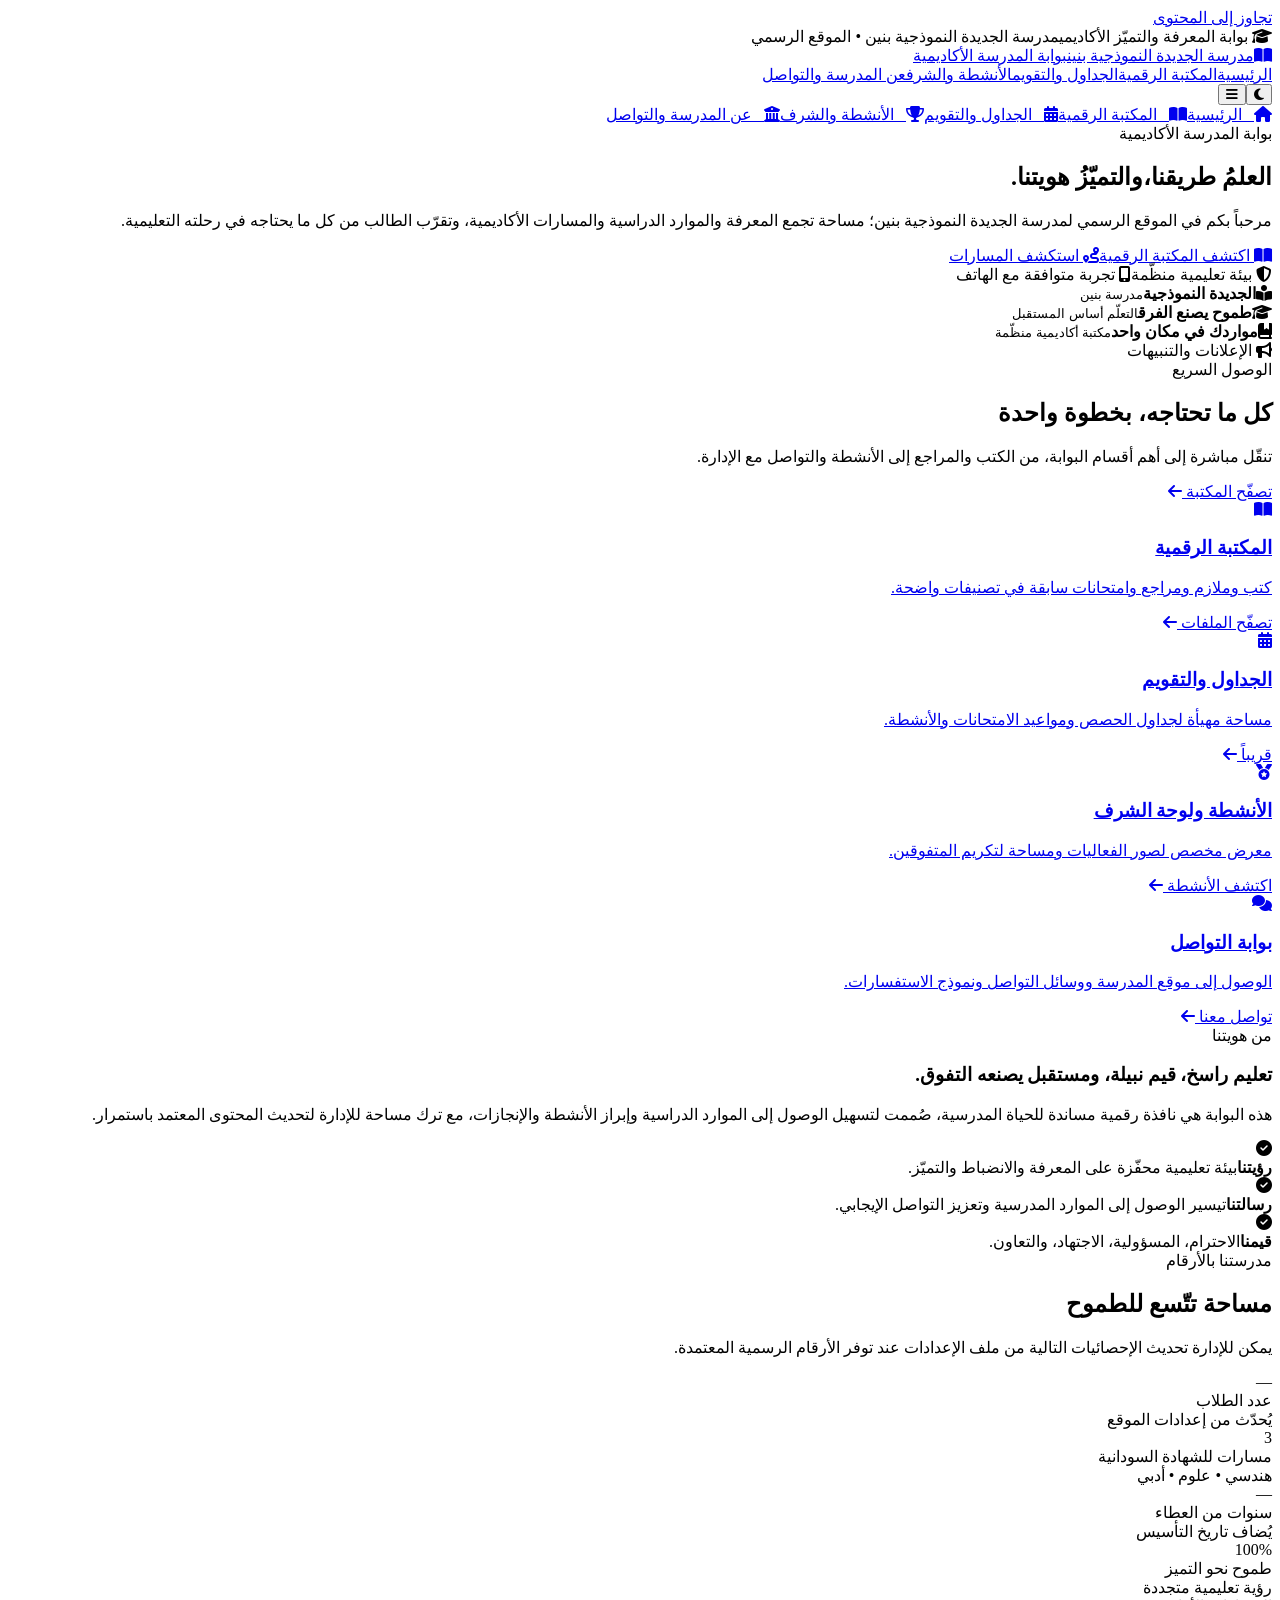
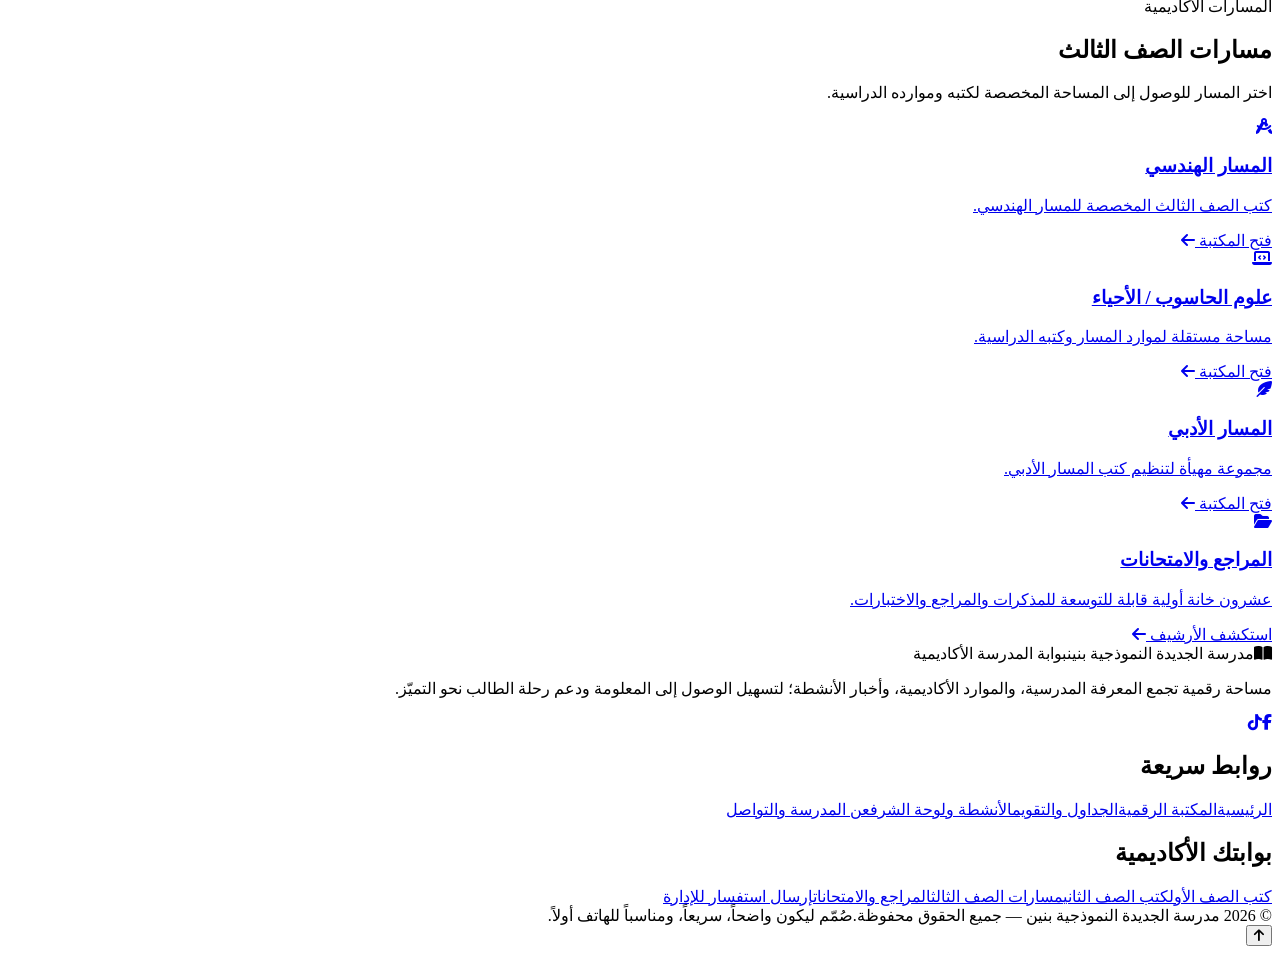
==== commit 86815050: "Add files via upload" ====
--- a/index.html
+++ b/index.html
@@ -1,155 +1,28 @@
-
-<!DOCTYPE html>
-<html lang="ar" dir="rtl">
-
-<head>
-    <meta charset="UTF-8">
-    <meta name="viewport" content="width=device-width, initial-scale=1.0">
-
-    <meta name="theme-color" content="#08090c">
-    <meta name="description" content="نعمل على تطوير موقعنا لنقدم لكم تجربة استثنائية. سنكون معكم قريباً.">
-
-    <title>الموقع تحت التطوير | نعود قريباً</title>
-
-    <!-- الخط العربي -->
-    <link rel="preconnect" href="https://fonts.googleapis.com">
-    <link rel="preconnect" href="https://fonts.gstatic.com" crossorigin>
-
-    <link href="https://fonts.googleapis.com/css2?family=Cairo:wght@400;500;600;700;800;900&display=swap"
-          rel="stylesheet">
-
-    <!-- الأيقونات -->
-    <link rel="stylesheet"
-          href="https://cdnjs.cloudflare.com/ajax/libs/font-awesome/6.7.2/css/all.min.css">
-
-    <!-- ملف التنسيق -->
-    <link rel="stylesheet" href="style.css">
-</head>
-
-<body>
-
-    <!-- خلفية الموقع -->
-    <div class="background-effects" aria-hidden="true">
-        <div class="glow glow-one"></div>
-        <div class="glow glow-two"></div>
-        <div class="grid-overlay"></div>
-    </div>
-
-    <!-- المحتوى الرئيسي -->
-    <main class="page-container">
-
-        <section class="maintenance-card">
-
-            <!-- الشعار: ضع صورة شعارك داخل مجلد المشروع باسم logo.png -->
-            <div class="logo-container">
-
-                <!--
-                    لإضافة شعارك:
-                    ضع الصورة في مجلد المشروع باسم logo.png
-                    ثم احذف علامة التعليق من السطر التالي.
-                -->
-
-                <img src="1792596527395.jpg" alt="شعار الموقع" class="site-logo">
-
-            
-
-                <!-- يظهر هذا الرمز عند عدم إضافة شعار -->
-                <div class="logo-placeholder" id="logoPlaceholder">
-                    <i class="fa-solid fa-layer-group"></i>
-                </div>
-
-            </div>
-
-            <!-- اسم الموقع -->
-            <div class="site-name">
-                <span class="site-name-text">اسم موقعك</span>
-            </div>
-
-            <!-- شارة الحالة -->
-            <div class="status-badge">
-                <span class="status-dot"></span>
-                <span>نعمل على تطوير الموقع</span>
-            </div>
-
-            <!-- العنوان الرئيسي -->
-            <h1>
-                نُعِدّ لكم
-                <span class="highlight-text">شيئاً استثنائياً</span>
-            </h1>
-
-            <!-- الوصف -->
-            <p class="description">
-                نعمل خلف الكواليس لنقدم لكم تجربة أفضل،
-                بتصميم عصري وخدمات تليق بكم.
-                <br>
-                <strong>نلتقي بكم قريباً.</strong>
-            </p>
-
-            <!-- الفاصل الزخرفي -->
-            <div class="decorative-divider">
-                <span></span>
-                <i class="fa-solid fa-star"></i>
-                <span></span>
-            </div>
-
-            <!-- بطاقة التطوير -->
-            <div class="development-box">
-
-                <div class="development-icon">
-                    <i class="fa-solid fa-code"></i>
-                </div>
-
-                <div class="development-content">
-                    <h2>الموقع تحت التطوير</h2>
-                    <p>
-                        نقوم حالياً بإجراء التحسينات والتجهيزات النهائية
-                        لضمان أفضل تجربة ممكنة.
-                    </p>
-                </div>
-
-                <div class="development-indicator">
-                    <span></span>
-                    <span></span>
-                    <span></span>
-                </div>
-
-            </div>
-
-            <!-- شريط التقدم الزخرفي -->
-            <div class="progress-section">
-
-                <div class="progress-info">
-                    <span>جارٍ العمل على الموقع</span>
-                    <i class="fa-solid fa-gear spinning-gear"></i>
-                </div>
-
-                <div class="progress-track">
-                    <div class="progress-bar"></div>
-                </div>
-
-            </div>
-
-            <!-- رسالة ختامية -->
-            <div class="footer-message">
-                <i class="fa-regular fa-clock"></i>
-                <span>نشكركم على صبركم وثقتكم</span>
-            </div>
-
-        </section>
-
-        <!-- حقوق الموقع -->
-        <footer class="page-footer">
-            <span>© <span id="currentYear"></span></span>
-            <span class="footer-separator">•</span>
-            <span class="footer-site-name">اسم موقعك</span>
-            <span class="footer-separator">•</span>
-            <span>جميع الحقوق محفوظة</span>
-        </footer>
-
-    </main>
-
-    <!-- ملف JavaScript -->
-    <script src="app.js"></script>
-
-</body>
-</html>
+<!DOCTYPE html><html lang="ar" dir="rtl" data-theme="light"><head><meta charset="UTF-8"><meta name="viewport" content="width=device-width, initial-scale=1.0"><meta name="theme-color" content="#0a2047"><meta name="description" content="البوابة الأكاديمية لمدرسة الجديدة النموذجية بنين؛ مكتبة رقمية للمناهج والملازم، ومسارات الصف الثالث، والأنشطة المدرسية ووسائل التواصل."><meta name="robots" content="index,follow"><title>مدرسة الجديدة النموذجية بنين | البوابة الأكاديمية الرسمية</title><link rel="preconnect" href="https://fonts.googleapis.com"><link rel="preconnect" href="https://fonts.gstatic.com" crossorigin><link href="https://fonts.googleapis.com/css2?family=Cairo:wght@400;500;600;700;800;900&display=swap" rel="stylesheet"><link rel="stylesheet" href="https://cdnjs.cloudflare.com/ajax/libs/font-awesome/6.7.2/css/all.min.css"><link rel="icon" href="assets/favicon.svg" type="image/svg+xml"><link rel="stylesheet" href="assets/css/style.css"><script src="assets/js/app.js" defer></script></head><body data-page="home"><a class="skip-link" href="#main-content">تجاوز إلى المحتوى</a>
+<div class="topline"><div class="container topline-inner"><span class="topline-note"><i class="fa-solid fa-graduation-cap" aria-hidden="true"></i> بوابة المعرفة والتميّز الأكاديمي</span><span class="topline-date">مدرسة الجديدة النموذجية بنين <span aria-hidden="true">•</span> الموقع الرسمي</span></div></div>
+<header class="site-header"><div class="container nav-wrap">
+  <a class="brand" href="index.html" aria-label="مدرسة الجديدة النموذجية بنين — الرئيسية"><span class="brand-mark"><i class="fa-solid fa-book-open" aria-hidden="true"></i></span><span><span class="brand-name">مدرسة الجديدة النموذجية بنين</span><span class="brand-subtitle">بوابة المدرسة الأكاديمية</span></span></a>
+  <nav class="nav-links" aria-label="التنقل الرئيسي"><a class="nav-link" data-nav="home" href="index.html">الرئيسية</a><a class="nav-link" data-nav="library" href="library.html">المكتبة الرقمية</a><a class="nav-link" data-nav="schedules" href="schedules.html">الجداول والتقويم</a><a class="nav-link" data-nav="activities" href="activities.html">الأنشطة والشرف</a><a class="nav-link" data-nav="contact" href="contact.html">عن المدرسة والتواصل</a></nav>
+  <div class="nav-actions"><button class="icon-btn theme-toggle" type="button" aria-label="تبديل الوضع اللوني"><i class="fa-solid fa-moon"></i></button><button class="icon-btn menu-toggle" type="button" aria-label="فتح القائمة" aria-expanded="false" aria-controls="mobileMenu"><i class="fa-solid fa-bars"></i></button></div>
+</div><nav class="mobile-menu" id="mobileMenu" aria-label="التنقل على الهاتف"><a class="nav-link" data-nav="home" href="index.html"><i class="fa-solid fa-house" aria-hidden="true"></i> &nbsp; الرئيسية</a><a class="nav-link" data-nav="library" href="library.html"><i class="fa-solid fa-book-open" aria-hidden="true"></i> &nbsp; المكتبة الرقمية</a><a class="nav-link" data-nav="schedules" href="schedules.html"><i class="fa-solid fa-calendar-days" aria-hidden="true"></i> &nbsp; الجداول والتقويم</a><a class="nav-link" data-nav="activities" href="activities.html"><i class="fa-solid fa-trophy" aria-hidden="true"></i> &nbsp; الأنشطة والشرف</a><a class="nav-link" data-nav="contact" href="contact.html"><i class="fa-solid fa-building-columns" aria-hidden="true"></i> &nbsp; عن المدرسة والتواصل</a></nav><div class="page-progress" aria-hidden="true"><span></span></div></header><main id="main-content">
+<section class="hero"><div class="container hero-grid"><div class="hero-content"><span class="hero-badge"><span class="pulse"></span> بوابة المدرسة الأكاديمية</span><h1>العلمُ طريقنا،<span>والتميّزُ هويتنا.</span></h1><p class="hero-copy">مرحباً بكم في الموقع الرسمي لمدرسة الجديدة النموذجية بنين؛ مساحة تجمع المعرفة والموارد الدراسية والمسارات الأكاديمية، وتقرّب الطالب من كل ما يحتاجه في رحلته التعليمية.</p><div class="hero-actions"><a class="btn btn-gold" href="library.html"><i class="fa-solid fa-book-open"></i> اكتشف المكتبة الرقمية</a><a class="btn btn-outline" href="library.html#grade-three"><i class="fa-solid fa-route"></i> استكشف المسارات</a></div><div class="hero-meta"><span><i class="fa-solid fa-shield-halved"></i> بيئة تعليمية منظّمة</span><span><i class="fa-solid fa-mobile-screen-button"></i> تجربة متوافقة مع الهاتف</span></div></div><div class="hero-art" aria-label="شعار رمزي للبوابة الأكاديمية"><div class="hero-orbit"></div><div class="hero-emblem"><div class="hero-emblem-inner"><i class="fa-solid fa-book-open-reader"></i><strong>الجديدة النموذجية</strong><small>مدرسة بنين</small></div></div><div class="floating-note note-one"><i class="fa-solid fa-graduation-cap"></i><span><b>طموح يصنع الفرق</b><small>التعلّم أساس المستقبل</small></span></div><div class="floating-note note-two"><i class="fa-solid fa-book-bookmark"></i><span><b>مواردك في مكان واحد</b><small>مكتبة أكاديمية منظّمة</small></span></div></div></div></section>
+<section class="announcement-band" aria-label="إعلانات المدرسة"><div class="container announcement-inner"><div class="announcement-label"><i class="fa-solid fa-bullhorn"></i> الإعلانات والتنبيهات</div><div class="ticker-window"><div class="ticker-track"></div></div></div></section>
+<section class="section"><div class="container"><div class="section-heading reveal"><div><span class="eyebrow">الوصول السريع</span><h2 class="section-title">كل ما تحتاجه، بخطوة واحدة</h2><p class="section-desc">تنقّل مباشرة إلى أهم أقسام البوابة، من الكتب والمراجع إلى الأنشطة والتواصل مع الإدارة.</p></div><a class="section-link" href="library.html">تصفّح المكتبة <i class="fa-solid fa-arrow-left"></i></a></div><div class="quick-grid">
+<a class="quick-card glass-card reveal" href="library.html"><div class="card-icon"><i class="fa-solid fa-book-open"></i></div><h3>المكتبة الرقمية</h3><p>كتب وملازم ومراجع وامتحانات سابقة في تصنيفات واضحة.</p><span class="quick-arrow">تصفّح الملفات <i class="fa-solid fa-arrow-left"></i></span></a>
+<a class="quick-card glass-card reveal" href="schedules.html"><div class="card-icon"><i class="fa-solid fa-calendar-days"></i></div><h3>الجداول والتقويم</h3><p>مساحة مهيأة لجداول الحصص ومواعيد الامتحانات والأنشطة.</p><span class="quick-arrow">قريباً <i class="fa-solid fa-arrow-left"></i></span></a>
+<a class="quick-card glass-card reveal" href="activities.html"><div class="card-icon"><i class="fa-solid fa-medal"></i></div><h3>الأنشطة ولوحة الشرف</h3><p>معرض مخصص لصور الفعاليات ومساحة لتكريم المتفوقين.</p><span class="quick-arrow">اكتشف الأنشطة <i class="fa-solid fa-arrow-left"></i></span></a>
+<a class="quick-card glass-card reveal" href="contact.html"><div class="card-icon"><i class="fa-solid fa-comments"></i></div><h3>بوابة التواصل</h3><p>الوصول إلى موقع المدرسة ووسائل التواصل ونموذج الاستفسارات.</p><span class="quick-arrow">تواصل معنا <i class="fa-solid fa-arrow-left"></i></span></a>
+</div></div></section>
+<section class="section-tight"><div class="container about-grid"><div class="about-panel glass-card reveal"><span class="eyebrow">من هويتنا</span><h3>تعليم راسخ، قيم نبيلة، ومستقبل يصنعه التفوق.</h3><p>هذه البوابة هي نافذة رقمية مساندة للحياة المدرسية، صُممت لتسهيل الوصول إلى الموارد الدراسية وإبراز الأنشطة والإنجازات، مع ترك مساحة للإدارة لتحديث المحتوى المعتمد باستمرار.</p><div class="values-list"><div class="value-row"><i class="fa-solid fa-check-circle"></i><div><strong>رؤيتنا</strong><span>بيئة تعليمية محفّزة على المعرفة والانضباط والتميّز.</span></div></div><div class="value-row"><i class="fa-solid fa-check-circle"></i><div><strong>رسالتنا</strong><span>تيسير الوصول إلى الموارد المدرسية وتعزيز التواصل الإيجابي.</span></div></div><div class="value-row"><i class="fa-solid fa-check-circle"></i><div><strong>قيمنا</strong><span>الاحترام، المسؤولية، الاجتهاد، والتعاون.</span></div></div></div></div><div class="about-side reveal"><span class="eyebrow">مدرستنا بالأرقام</span><h2 class="section-title">مساحة تتّسع للطموح</h2><p class="section-desc">يمكن للإدارة تحديث الإحصائيات التالية من ملف الإعدادات عند توفر الأرقام الرسمية المعتمدة.</p><div class="stats-grid" id="statsGrid"><div class="stat-card"><div class="stat-number">—</div><div class="stat-label">عدد الطلاب</div><div class="stat-note">يُحدّث من إعدادات الموقع</div></div><div class="stat-card"><div class="stat-number">3</div><div class="stat-label">مسارات للشهادة السودانية</div><div class="stat-note">هندسي • علوم • أدبي</div></div><div class="stat-card"><div class="stat-number">—</div><div class="stat-label">سنوات من العطاء</div><div class="stat-note">يُضاف تاريخ التأسيس</div></div><div class="stat-card"><div class="stat-number">100%</div><div class="stat-label">طموح نحو التميز</div><div class="stat-note">رؤية تعليمية متجددة</div></div></div></div></div></section>
+<section class="section"><div class="container"><div class="section-heading reveal"><div><span class="eyebrow">المسارات الأكاديمية</span><h2 class="section-title">مسارات الصف الثالث</h2><p class="section-desc">اختر المسار للوصول إلى المساحة المخصصة لكتبه وموارده الدراسية.</p></div></div><div class="quick-grid">
+<a class="quick-card glass-card reveal" href="library.html#grade-three"><div class="card-icon"><i class="fa-solid fa-compass-drafting"></i></div><h3>المسار الهندسي</h3><p>كتب الصف الثالث المخصصة للمسار الهندسي.</p><span class="quick-arrow">فتح المكتبة <i class="fa-solid fa-arrow-left"></i></span></a>
+<a class="quick-card glass-card reveal" href="library.html#grade-three"><div class="card-icon"><i class="fa-solid fa-laptop-code"></i></div><h3>علوم الحاسوب / الأحياء</h3><p>مساحة مستقلة لموارد المسار وكتبه الدراسية.</p><span class="quick-arrow">فتح المكتبة <i class="fa-solid fa-arrow-left"></i></span></a>
+<a class="quick-card glass-card reveal" href="library.html#grade-three"><div class="card-icon"><i class="fa-solid fa-feather-pointed"></i></div><h3>المسار الأدبي</h3><p>مجموعة مهيأة لتنظيم كتب المسار الأدبي.</p><span class="quick-arrow">فتح المكتبة <i class="fa-solid fa-arrow-left"></i></span></a>
+<a class="quick-card glass-card reveal" href="library.html#references"><div class="card-icon"><i class="fa-solid fa-folder-open"></i></div><h3>المراجع والامتحانات</h3><p>عشرون خانة أولية قابلة للتوسعة للمذكرات والمراجع والاختبارات.</p><span class="quick-arrow">استكشف الأرشيف <i class="fa-solid fa-arrow-left"></i></span></a>
+</div></div></section>
+</main><footer class="site-footer"><div class="container"><div class="footer-grid">
+  <div><div class="footer-brand"><span class="brand-mark"><i class="fa-solid fa-book-open" aria-hidden="true"></i></span><span><span class="footer-brand-name">مدرسة الجديدة النموذجية بنين</span><span class="footer-brand-sub">بوابة المدرسة الأكاديمية</span></span></div><p class="footer-about">مساحة رقمية تجمع المعرفة المدرسية، والموارد الأكاديمية، وأخبار الأنشطة؛ لتسهيل الوصول إلى المعلومة ودعم رحلة الطالب نحو التميّز.</p><div class="footer-social" id="footerSocial" aria-label="حسابات المدرسة على الشبكات الاجتماعية"><a href="#" data-social-placeholder="facebook" aria-label="فيسبوك"><i class="fa-brands fa-facebook-f"></i></a><a href="#" data-social-placeholder="tiktok" aria-label="تيك توك"><i class="fa-brands fa-tiktok"></i></a></div></div>
+  <div><h2 class="footer-title">روابط سريعة</h2><div class="footer-links"><a href="index.html">الرئيسية</a><a href="library.html">المكتبة الرقمية</a><a href="schedules.html">الجداول والتقويم</a><a href="activities.html">الأنشطة ولوحة الشرف</a><a href="contact.html">عن المدرسة والتواصل</a></div></div>
+  <div><h2 class="footer-title">بوابتك الأكاديمية</h2><div class="footer-links"><a href="library.html">كتب الصف الأول</a><a href="library.html#grade-two">كتب الصف الثاني</a><a href="library.html#grade-three">مسارات الصف الثالث</a><a href="library.html#references">المراجع والامتحانات</a><a href="contact.html#contactForm">إرسال استفسار للإدارة</a></div></div>
+</div><div class="footer-bottom"><span>© <span id="currentYear">2026</span> مدرسة الجديدة النموذجية بنين — جميع الحقوق محفوظة.</span><span>صُمّم ليكون واضحاً، سريعاً، ومناسباً للهاتف أولاً.</span></div></div></footer>
+<button class="back-top" type="button" aria-label="العودة إلى أعلى الصفحة"><i class="fa-solid fa-arrow-up"></i></button><div class="toast-container" aria-live="polite"></div></body></html>
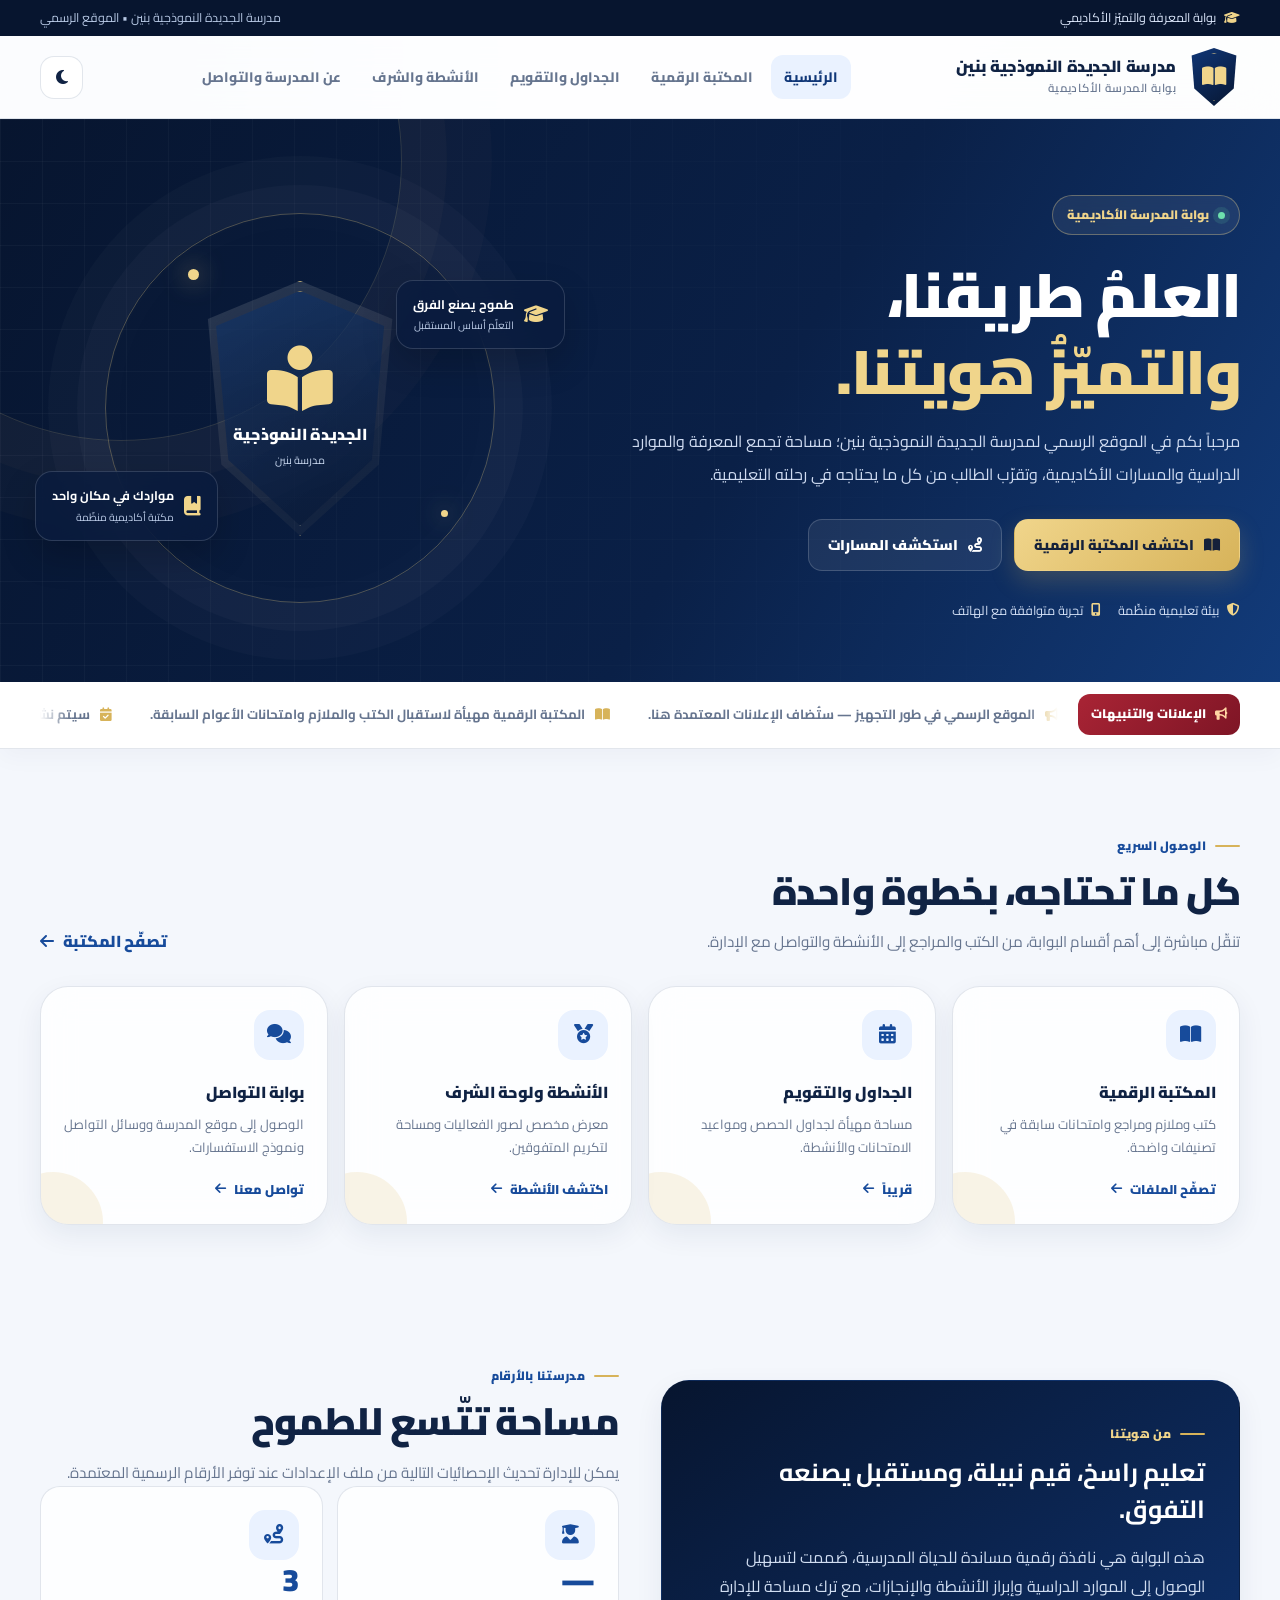
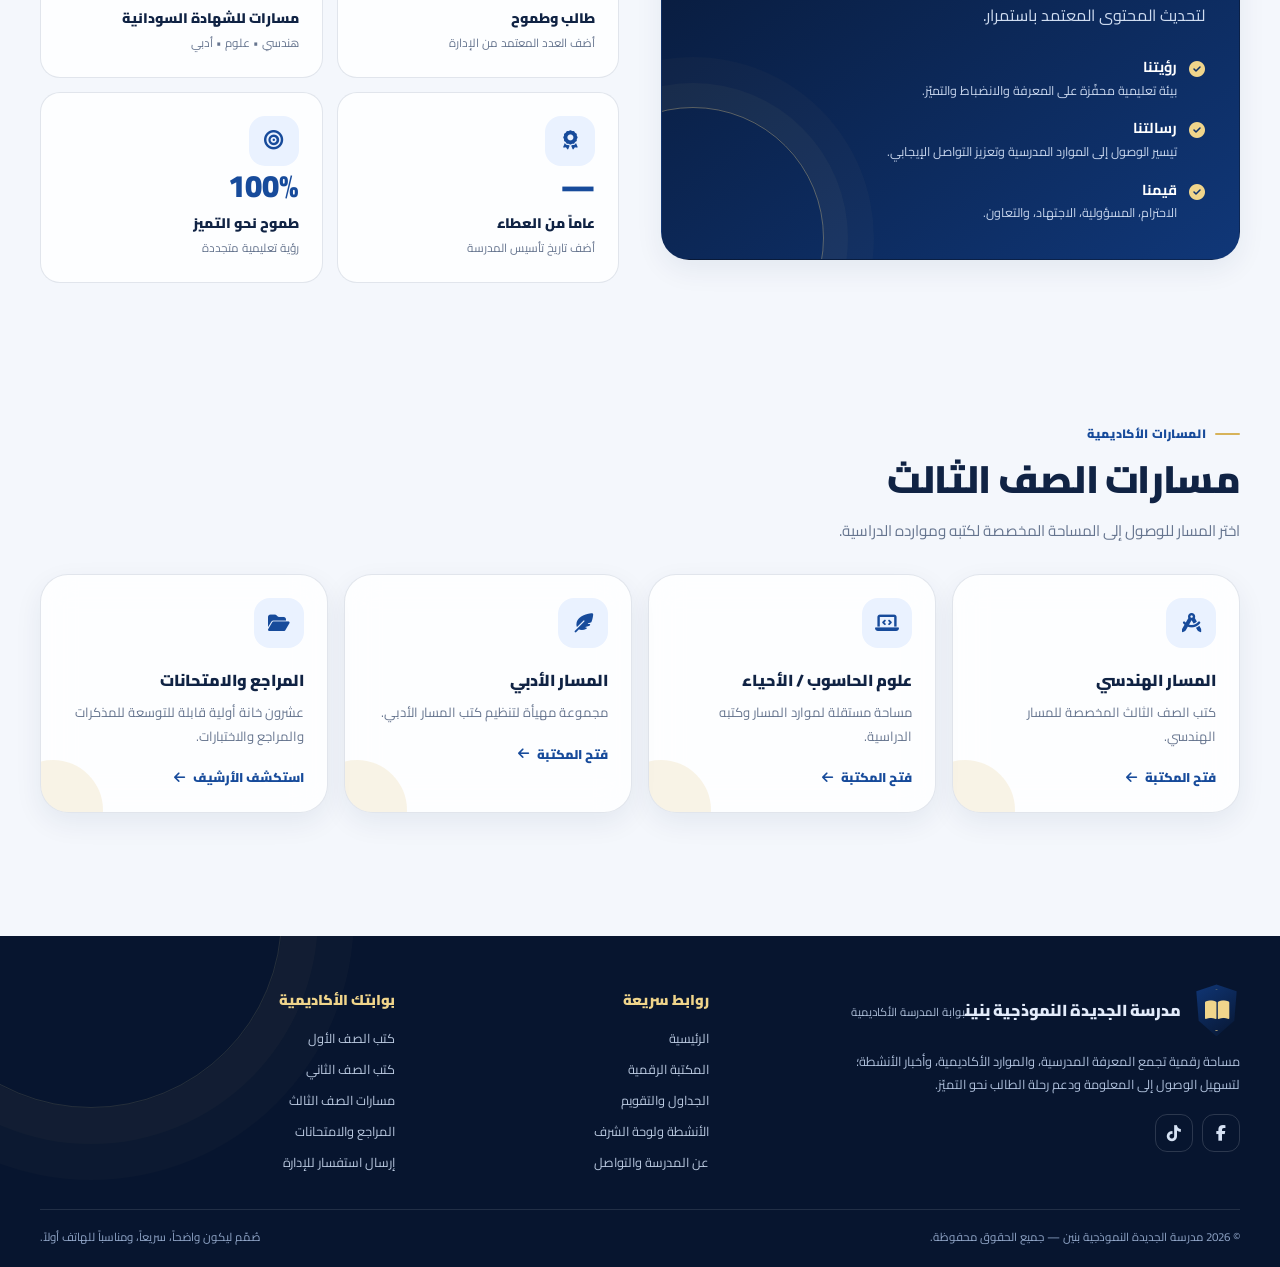
==== commit 7fe714b1: "Add files via upload" ====
--- a/index.html
+++ b/index.html
@@ -1,4 +1,4 @@
-<!DOCTYPE html><html lang="ar" dir="rtl" data-theme="light"><head><meta charset="UTF-8"><meta name="viewport" content="width=device-width, initial-scale=1.0"><meta name="theme-color" content="#0a2047"><meta name="description" content="البوابة الأكاديمية لمدرسة الجديدة النموذجية بنين؛ مكتبة رقمية للمناهج والملازم، ومسارات الصف الثالث، والأنشطة المدرسية ووسائل التواصل."><meta name="robots" content="index,follow"><title>مدرسة الجديدة النموذجية بنين | البوابة الأكاديمية الرسمية</title><link rel="preconnect" href="https://fonts.googleapis.com"><link rel="preconnect" href="https://fonts.gstatic.com" crossorigin><link href="https://fonts.googleapis.com/css2?family=Cairo:wght@400;500;600;700;800;900&display=swap" rel="stylesheet"><link rel="stylesheet" href="https://cdnjs.cloudflare.com/ajax/libs/font-awesome/6.7.2/css/all.min.css"><link rel="icon" href="assets/favicon.svg" type="image/svg+xml"><link rel="stylesheet" href="assets/css/style.css"><script src="assets/js/app.js" defer></script></head><body data-page="home"><a class="skip-link" href="#main-content">تجاوز إلى المحتوى</a>
+<!DOCTYPE html><html lang="ar" dir="rtl" data-theme="light"><head><meta charset="UTF-8"><meta name="viewport" content="width=device-width, initial-scale=1.0"><meta name="theme-color" content="#0a2047"><meta name="description" content="البوابة الأكاديمية لمدرسة الجديدة النموذجية بنين؛ مكتبة رقمية للمناهج والملازم، ومسارات الصف الثالث، والأنشطة المدرسية ووسائل التواصل."><meta name="robots" content="index,follow"><title>مدرسة الجديدة النموذجية بنين | البوابة الأكاديمية الرسمية</title><link rel="preconnect" href="https://fonts.googleapis.com"><link rel="preconnect" href="https://fonts.gstatic.com" crossorigin><link href="https://fonts.googleapis.com/css2?family=Cairo:wght@400;500;600;700;800;900&display=swap" rel="stylesheet"><link rel="stylesheet" href="https://cdnjs.cloudflare.com/ajax/libs/font-awesome/6.7.2/css/all.min.css"><link rel="stylesheet" href="./style.css"><script src="./app.js" defer></script></head><body data-page="home"><a class="skip-link" href="#main-content">تجاوز إلى المحتوى</a>
 <div class="topline"><div class="container topline-inner"><span class="topline-note"><i class="fa-solid fa-graduation-cap" aria-hidden="true"></i> بوابة المعرفة والتميّز الأكاديمي</span><span class="topline-date">مدرسة الجديدة النموذجية بنين <span aria-hidden="true">•</span> الموقع الرسمي</span></div></div>
 <header class="site-header"><div class="container nav-wrap">
   <a class="brand" href="index.html" aria-label="مدرسة الجديدة النموذجية بنين — الرئيسية"><span class="brand-mark"><i class="fa-solid fa-book-open" aria-hidden="true"></i></span><span><span class="brand-name">مدرسة الجديدة النموذجية بنين</span><span class="brand-subtitle">بوابة المدرسة الأكاديمية</span></span></a>
--- a/style.css
+++ b/style.css
@@ -0,0 +1,296 @@
+/* =========================================================
+   مدرسة الجديدة النموذجية بنين — واجهة المدرسة الرسمية
+   لتخصيص الألوان: عدّل متغيرات :root أدناه.
+========================================================= */
+@import url('https://fonts.googleapis.com/css2?family=Cairo:wght@400;500;600;700;800;900&display=swap');
+
+:root{
+  --blue-950:#07152f;
+  --blue-900:#0a2047;
+  --blue-850:#0d2a5c;
+  --blue-800:#103778;
+  --blue-700:#174b9b;
+  --blue-600:#2467c5;
+  --blue-100:#eaf2ff;
+  --gold:#d7b35a;
+  --gold-bright:#f0d58b;
+  --gold-soft:rgba(215,179,90,.15);
+  --bg:#f4f7fc;
+  --surface:rgba(255,255,255,.83);
+  --surface-solid:#ffffff;
+  --surface-2:#edf2f9;
+  --text:#102344;
+  --muted:#66758f;
+  --line:rgba(18,50,97,.12);
+  --shadow:0 18px 50px rgba(12,37,79,.10);
+  --shadow-soft:0 10px 28px rgba(12,37,79,.07);
+  --radius-lg:28px;
+  --radius-md:20px;
+  --radius-sm:14px;
+  --container:1200px;
+  color-scheme:light;
+}
+html[data-theme="dark"]{
+  --bg:#070d19;
+  --surface:rgba(15,27,48,.83);
+  --surface-solid:#101d33;
+  --surface-2:#14233d;
+  --text:#eef4ff;
+  --muted:#a3b2ca;
+  --line:rgba(190,211,245,.13);
+  --blue-100:#142644;
+  --gold-soft:rgba(215,179,90,.12);
+  --shadow:0 18px 55px rgba(0,0,0,.28);
+  --shadow-soft:0 10px 28px rgba(0,0,0,.18);
+  color-scheme:dark;
+}
+*{box-sizing:border-box}
+html{scroll-behavior:smooth;scroll-padding-top:110px}
+body{margin:0;font-family:'Cairo',Tahoma,Arial,sans-serif;background:var(--bg);color:var(--text);line-height:1.8;overflow-x:hidden;transition:background .3s,color .3s}
+body::before{content:"";position:fixed;inset:0;z-index:-2;pointer-events:none;background:radial-gradient(circle at 8% 7%,rgba(36,103,197,.09),transparent 28%),radial-gradient(circle at 92% 29%,rgba(215,179,90,.10),transparent 24%)}
+a{color:inherit;text-decoration:none}
+button,input,select,textarea{font:inherit}
+button,a{-webkit-tap-highlight-color:transparent}
+button{cursor:pointer}
+img{display:block;max-width:100%}
+::selection{background:var(--gold);color:#081630}
+.container{width:min(var(--container),calc(100% - 40px));margin-inline:auto}
+.skip-link{position:absolute;top:-80px;right:16px;z-index:999;background:var(--gold-bright);color:#081630;padding:10px 16px;border-radius:12px;font-weight:800}
+.skip-link:focus{top:12px}
+.topline{background:var(--blue-950);color:#dce7fb;font-size:.78rem}
+.topline-inner{display:flex;justify-content:space-between;gap:12px;align-items:center;min-height:36px}
+.topline-note{display:flex;align-items:center;gap:8px}
+.topline-note i{color:var(--gold-bright)}
+.topline-date{color:#b6c7e3;direction:rtl}
+.site-header{position:sticky;top:0;z-index:100;background:color-mix(in srgb,var(--surface-solid) 84%,transparent);backdrop-filter:blur(18px);border-bottom:1px solid var(--line)}
+.nav-wrap{min-height:82px;display:flex;align-items:center;justify-content:space-between;gap:22px}
+.brand{display:flex;align-items:center;gap:12px;min-width:230px}
+.brand-mark{width:52px;height:58px;flex:0 0 52px;position:relative;display:grid;place-items:center;color:var(--gold-bright);background:linear-gradient(145deg,var(--blue-800),var(--blue-950));clip-path:polygon(50% 0,93% 13%,88% 70%,50% 100%,12% 70%,7% 13%);filter:drop-shadow(0 5px 8px rgba(8,26,61,.18))}
+.brand-mark::after{content:"";position:absolute;inset:5px;border:1px solid rgba(240,213,139,.65);clip-path:polygon(50% 0,93% 13%,88% 70%,50% 100%,12% 70%,7% 13%)}
+.brand-mark i{font-size:1.35rem;position:relative;z-index:1}
+.brand-name{display:block;font-size:1.01rem;font-weight:900;line-height:1.45;letter-spacing:-.35px}
+.brand-subtitle{display:block;color:var(--muted);font-size:.72rem;font-weight:600;letter-spacing:.4px}
+.nav-links{display:flex;align-items:center;gap:5px}
+.nav-link{padding:10px 13px;border-radius:12px;color:var(--muted);font-size:.86rem;font-weight:800;transition:background .2s,color .2s,transform .2s;white-space:nowrap}
+.nav-link:hover,.nav-link.active{background:var(--blue-100);color:var(--blue-800)}
+html[data-theme="dark"] .nav-link:hover,html[data-theme="dark"] .nav-link.active{color:var(--gold-bright)}
+.nav-actions{display:flex;align-items:center;gap:8px}
+.icon-btn{width:43px;height:43px;border:1px solid var(--line);border-radius:14px;background:var(--surface);color:var(--text);display:grid;place-items:center;transition:transform .2s,border-color .2s,background .2s}
+.icon-btn:hover{transform:translateY(-2px);border-color:var(--gold)}
+.menu-toggle{display:none}
+.mobile-menu{display:none}
+.page-progress{height:3px;background:transparent;position:absolute;bottom:-1px;right:0;left:0}
+.page-progress span{display:block;height:100%;width:0;background:linear-gradient(90deg,var(--blue-600),var(--gold));transition:width .08s linear}
+
+/* buttons */
+.btn{border:0;min-height:49px;padding:12px 19px;border-radius:14px;display:inline-flex;align-items:center;justify-content:center;gap:10px;font-size:.89rem;font-weight:900;transition:transform .22s,box-shadow .22s,background .22s;border:1px solid transparent}
+.btn:hover{transform:translateY(-3px)}
+.btn-primary{background:linear-gradient(135deg,var(--blue-700),var(--blue-900));color:#fff;box-shadow:0 12px 25px rgba(23,75,155,.23)}
+.btn-primary:hover{box-shadow:0 17px 32px rgba(23,75,155,.30)}
+.btn-gold{background:linear-gradient(135deg,var(--gold-bright),var(--gold));color:#15213a;box-shadow:0 10px 24px rgba(215,179,90,.22)}
+.btn-outline{background:var(--surface);border-color:var(--line);color:var(--text)}
+.btn-outline:hover{border-color:var(--gold)}
+.btn-small{min-height:39px;padding:8px 12px;font-size:.78rem;border-radius:11px}
+.btn:focus-visible,.icon-btn:focus-visible,a:focus-visible,input:focus-visible,select:focus-visible,textarea:focus-visible{outline:3px solid var(--gold);outline-offset:3px}
+
+/* visual primitives */
+.section{padding:78px 0}
+.section-tight{padding:54px 0}
+.section-heading{display:flex;align-items:end;justify-content:space-between;gap:22px;margin-bottom:30px}
+.eyebrow{display:inline-flex;align-items:center;gap:9px;color:var(--blue-700);font-size:.76rem;font-weight:900;letter-spacing:.3px;margin-bottom:9px}
+.eyebrow::before{content:"";width:25px;height:2px;background:var(--gold);border-radius:9px}
+html[data-theme="dark"] .eyebrow{color:var(--gold-bright)}
+.section-title{font-size:clamp(1.65rem,3vw,2.5rem);line-height:1.35;letter-spacing:-.7px;font-weight:900;margin:0}
+.section-desc{max-width:650px;color:var(--muted);margin:11px 0 0;font-size:.95rem}
+.section-link{color:var(--blue-700);font-weight:900;display:inline-flex;align-items:center;gap:9px;white-space:nowrap}
+html[data-theme="dark"] .section-link{color:var(--gold-bright)}
+.glass-card{background:var(--surface);border:1px solid var(--line);border-radius:var(--radius-lg);box-shadow:var(--shadow-soft);backdrop-filter:blur(16px)}
+.card-icon{width:50px;height:50px;border-radius:16px;display:grid;place-items:center;background:var(--blue-100);color:var(--blue-700);font-size:1.2rem;flex:0 0 auto}
+html[data-theme="dark"] .card-icon{color:var(--gold-bright)}
+.muted{color:var(--muted)}
+.divider{border:0;border-top:1px solid var(--line);margin:0}
+
+/* home hero */
+.hero{position:relative;padding:76px 0 60px;overflow:hidden;background:linear-gradient(120deg,var(--blue-950),var(--blue-900) 58%,#123b7a);color:#fff;isolation:isolate}
+.hero::before{content:"";position:absolute;inset:0;z-index:-2;background-image:linear-gradient(rgba(255,255,255,.035) 1px,transparent 1px),linear-gradient(90deg,rgba(255,255,255,.035) 1px,transparent 1px);background-size:42px 42px;mask-image:linear-gradient(90deg,#000,transparent 94%)}
+.hero::after{content:"";position:absolute;width:560px;height:560px;left:-160px;top:-240px;border-radius:50%;border:1px solid rgba(240,213,139,.16);box-shadow:0 0 0 45px rgba(240,213,139,.025),0 0 0 90px rgba(240,213,139,.02);z-index:-1}
+.hero-grid{display:grid;grid-template-columns:1.1fr .9fr;align-items:center;gap:44px;position:relative}
+.hero-badge{display:inline-flex;align-items:center;gap:9px;border:1px solid rgba(240,213,139,.35);background:rgba(255,255,255,.07);padding:8px 14px;border-radius:99px;color:var(--gold-bright);font-size:.77rem;font-weight:900;backdrop-filter:blur(10px)}
+.hero-badge .pulse{width:7px;height:7px;border-radius:50%;background:#6de0ad;box-shadow:0 0 0 5px rgba(109,224,173,.12)}
+.hero h1{font-size:clamp(2.25rem,4.8vw,4.55rem);line-height:1.25;letter-spacing:-1.6px;margin:22px 0 14px;font-weight:900}
+.hero h1 span{display:block;color:var(--gold-bright)}
+.hero-copy{color:#cfdbf1;font-size:1rem;max-width:630px;line-height:2.1;margin:0}
+.hero-actions{display:flex;flex-wrap:wrap;gap:12px;margin-top:27px}
+.hero .btn-outline{background:rgba(255,255,255,.07);border-color:rgba(255,255,255,.17);color:#fff}
+.hero-meta{display:flex;flex-wrap:wrap;align-items:center;gap:17px;margin-top:28px;color:#d1def4;font-size:.8rem}
+.hero-meta span{display:flex;align-items:center;gap:8px}
+.hero-meta i{color:var(--gold-bright)}
+.hero-art{min-height:390px;position:relative;display:grid;place-items:center}
+.hero-orbit{position:absolute;width:min(390px,90%);aspect-ratio:1;border:1px solid rgba(240,213,139,.30);border-radius:50%;box-shadow:inset 0 0 55px rgba(255,255,255,.025),0 0 0 28px rgba(255,255,255,.022),0 0 0 57px rgba(255,255,255,.018);animation:orbitPulse 8s ease-in-out infinite}
+.hero-orbit::before,.hero-orbit::after{content:"";position:absolute;width:11px;height:11px;border-radius:50%;background:var(--gold-bright);box-shadow:0 0 24px rgba(240,213,139,.75)}
+.hero-orbit::before{top:14%;left:21%}.hero-orbit::after{right:12%;bottom:22%;width:7px;height:7px}
+.hero-emblem{position:relative;width:225px;height:255px;display:grid;place-items:center;clip-path:polygon(50% 0,91% 15%,85% 72%,50% 100%,15% 72%,9% 15%);background:linear-gradient(145deg,rgba(255,255,255,.14),rgba(255,255,255,.025));border:1px solid rgba(240,213,139,.7);filter:drop-shadow(0 25px 45px rgba(0,0,0,.24))}
+.hero-emblem::before{content:"";position:absolute;inset:9px;clip-path:polygon(50% 0,91% 15%,85% 72%,50% 100%,15% 72%,9% 15%);border:1px solid rgba(240,213,139,.5);background:linear-gradient(160deg,rgba(14,53,112,.58),rgba(9,24,52,.80))}
+.hero-emblem-inner{position:relative;z-index:1;text-align:center;color:var(--gold-bright)}
+.hero-emblem-inner i{font-size:4.1rem;display:block;margin-bottom:8px}
+.hero-emblem-inner strong{display:block;font-size:1rem;font-weight:900;color:white}
+.hero-emblem-inner small{display:block;font-size:.68rem;color:#c7d6ed;margin-top:2px}
+.floating-note{position:absolute;display:flex;align-items:center;gap:10px;padding:13px 16px;border:1px solid rgba(255,255,255,.15);border-radius:17px;background:rgba(9,28,62,.78);backdrop-filter:blur(16px);box-shadow:0 15px 35px rgba(0,0,0,.19);animation:float 5s ease-in-out infinite}
+.floating-note i{color:var(--gold-bright);font-size:1.2rem}.floating-note b{display:block;font-size:.78rem}.floating-note small{display:block;color:#b9c9e4;font-size:.66rem}.note-one{right:-1%;top:17%}.note-two{left:-1%;bottom:16%;animation-delay:-2.2s}
+@keyframes float{0%,100%{transform:translateY(0)}50%{transform:translateY(-10px)}}
+@keyframes orbitPulse{0%,100%{transform:scale(1);opacity:.82}50%{transform:scale(1.035);opacity:1}}
+
+/* scrolling urgent ticker */
+.announcement-band{background:var(--surface-solid);border-bottom:1px solid var(--line);box-shadow:0 8px 24px rgba(10,32,71,.035)}
+.announcement-inner{display:grid;grid-template-columns:auto 1fr;align-items:center;gap:20px;min-height:66px}
+.announcement-label{display:flex;align-items:center;gap:9px;background:linear-gradient(135deg,#a92435,#7e1525);color:white;border-radius:12px;padding:9px 13px;font-size:.78rem;font-weight:900;white-space:nowrap}
+.announcement-label i{color:#ffd5a3}
+.ticker-window{overflow:hidden;position:relative;mask-image:linear-gradient(90deg,transparent,#000 3%,#000 97%,transparent)}
+.ticker-track{display:flex;gap:38px;width:max-content;animation:tickerMove 36s linear infinite;direction:rtl}
+.ticker-window:hover .ticker-track{animation-play-state:paused}
+.ticker-item{display:flex;align-items:center;gap:10px;white-space:nowrap;font-size:.83rem;color:var(--muted);font-weight:700}
+.ticker-item i{color:var(--gold)}
+@keyframes tickerMove{from{transform:translateX(0)}to{transform:translateX(50%)}}
+
+/* feature/quick access */
+.quick-grid{display:grid;grid-template-columns:repeat(4,1fr);gap:16px}
+.quick-card{padding:23px;position:relative;overflow:hidden;transition:transform .25s,border-color .25s,box-shadow .25s}
+.quick-card:hover{transform:translateY(-6px);border-color:rgba(215,179,90,.52);box-shadow:var(--shadow)}
+.quick-card::after{content:"";position:absolute;width:100px;height:100px;border-radius:50%;left:-38px;bottom:-48px;background:var(--gold-soft)}
+.quick-card .card-icon{margin-bottom:18px}
+.quick-card h3{font-size:1rem;margin:0 0 6px;font-weight:900}
+.quick-card p{font-size:.82rem;color:var(--muted);margin:0 0 18px}
+.quick-arrow{color:var(--blue-700);font-weight:900;font-size:.8rem;display:flex;align-items:center;gap:8px}
+html[data-theme="dark"] .quick-arrow{color:var(--gold-bright)}
+
+/* about / statistics */
+.about-grid{display:grid;grid-template-columns:1fr 1fr;gap:42px;align-items:center}
+.about-panel{position:relative;padding:34px;overflow:hidden;background:linear-gradient(145deg,var(--blue-950),var(--blue-800));color:#fff}
+.about-panel::before{content:"";position:absolute;width:260px;height:260px;left:-100px;bottom:-110px;border:1px solid rgba(240,213,139,.35);border-radius:50%;box-shadow:0 0 0 24px rgba(240,213,139,.035),0 0 0 50px rgba(240,213,139,.025)}
+.about-panel .eyebrow{color:var(--gold-bright)}.about-panel h3{font-size:1.55rem;line-height:1.5;margin:0 0 15px;position:relative}.about-panel p{color:#d0ddf1;margin:0;position:relative}.values-list{display:grid;gap:13px;margin-top:24px;position:relative}
+.value-row{display:flex;gap:12px;align-items:flex-start}.value-row i{color:var(--gold-bright);margin-top:7px}.value-row strong{display:block;font-size:.9rem}.value-row span{display:block;color:#c8d6ed;font-size:.78rem}
+.stats-grid{display:grid;grid-template-columns:repeat(2,1fr);gap:14px}
+.stat-card{padding:23px;border:1px solid var(--line);border-radius:20px;background:var(--surface)}
+.stat-number{font-size:1.95rem;line-height:1.3;font-weight:900;color:var(--blue-700)}
+html[data-theme="dark"] .stat-number{color:var(--gold-bright)}
+.stat-label{font-weight:900;font-size:.87rem;margin-top:5px}.stat-note{font-size:.73rem;color:var(--muted);margin-top:2px}
+
+/* reusable page hero */
+.page-hero{position:relative;padding:55px 0 42px;overflow:hidden;background:linear-gradient(120deg,var(--blue-950),var(--blue-900) 60%,#174b91);color:#fff}
+.page-hero::after{content:"";position:absolute;width:340px;height:340px;left:-80px;top:-190px;border-radius:50%;border:1px solid rgba(240,213,139,.22);box-shadow:0 0 0 28px rgba(240,213,139,.025),0 0 0 60px rgba(240,213,139,.02)}
+.breadcrumb{display:flex;align-items:center;gap:9px;color:#b7c9e6;font-size:.78rem;margin-bottom:14px;position:relative;z-index:1}
+.breadcrumb i{color:var(--gold)}.breadcrumb a:hover{color:white}
+.page-hero h1{font-size:clamp(1.8rem,3.6vw,3rem);line-height:1.35;margin:0 0 10px;font-weight:900;position:relative;z-index:1}
+.page-hero p{max-width:780px;margin:0;color:#d2def2;font-size:.93rem;position:relative;z-index:1}
+.page-hero .hero-badge{margin-bottom:14px}
+
+/* library */
+.library-toolbar{padding:23px;display:grid;grid-template-columns:1fr auto;gap:18px;align-items:center;margin-top:-4px;position:relative;z-index:2}
+.search-wrap{position:relative}.search-wrap>i{position:absolute;right:17px;top:50%;transform:translateY(-50%);color:var(--muted)}
+.search-input{width:100%;min-height:52px;padding:12px 47px 12px 16px;border:1px solid var(--line);border-radius:15px;background:var(--surface-solid);color:var(--text);outline:none;transition:border-color .2s,box-shadow .2s}
+.search-input:focus{border-color:var(--blue-600);box-shadow:0 0 0 4px rgba(36,103,197,.1)}
+.filter-pills{display:flex;flex-wrap:wrap;gap:8px;margin:24px 0 17px}
+.filter-pill{border:1px solid var(--line);background:var(--surface);border-radius:99px;padding:9px 15px;color:var(--muted);font-size:.79rem;font-weight:900;transition:all .2s}
+.filter-pill:hover,.filter-pill.active{background:var(--blue-800);border-color:var(--blue-800);color:white;box-shadow:0 8px 18px rgba(16,55,120,.17)}
+.filter-row{display:flex;align-items:center;justify-content:space-between;gap:12px;margin:0 0 18px}
+.filter-select{background:var(--surface-solid);border:1px solid var(--line);border-radius:12px;color:var(--text);padding:10px 13px;min-height:43px;max-width:100%}
+.results-label{font-size:.8rem;color:var(--muted);font-weight:800}
+.library-grid{display:grid;grid-template-columns:repeat(4,minmax(0,1fr));gap:16px}
+.book-card{min-width:0;overflow:hidden;display:flex;flex-direction:column;transition:transform .23s,border-color .23s,box-shadow .23s}
+.book-card:hover{transform:translateY(-4px);border-color:rgba(215,179,90,.6);box-shadow:var(--shadow)}
+.book-cover{min-height:152px;position:relative;display:grid;place-items:center;overflow:hidden;background:linear-gradient(145deg,var(--blue-900),var(--blue-700));color:var(--gold-bright)}
+.book-cover::before{content:"";position:absolute;inset:10px;border:1px solid rgba(240,213,139,.34);border-radius:13px}
+.book-cover::after{content:"";position:absolute;width:140px;height:140px;left:-42px;bottom:-76px;border:1px solid rgba(255,255,255,.14);border-radius:50%;box-shadow:0 0 0 16px rgba(255,255,255,.025)}
+.book-cover i{font-size:2.35rem;position:relative;z-index:1;filter:drop-shadow(0 5px 14px rgba(0,0,0,.22))}
+.book-num{position:absolute;top:18px;right:19px;font-size:.69rem;color:#dae6fb;z-index:1;font-weight:900;direction:ltr}
+.book-kind{position:absolute;left:18px;top:17px;background:rgba(255,255,255,.13);border:1px solid rgba(255,255,255,.14);padding:3px 8px;border-radius:7px;font-size:.63rem;color:#fff;font-weight:800;z-index:1}
+.book-info{padding:17px;display:flex;flex-direction:column;gap:8px;flex:1}
+.book-info h3{font-size:.94rem;font-weight:900;line-height:1.6;margin:0;overflow-wrap:anywhere}
+.book-meta{display:flex;flex-wrap:wrap;gap:6px}
+.meta-tag{font-size:.68rem;color:var(--muted);background:var(--surface-2);padding:4px 8px;border-radius:7px;font-weight:800}
+.book-info p{color:var(--muted);font-size:.76rem;margin:0;min-height:40px}
+.book-actions{margin-top:auto;padding-top:9px;display:flex;gap:8px}
+.book-actions .btn{width:100%}
+.btn-disabled{opacity:.65}
+.empty-state{padding:48px 20px;text-align:center;grid-column:1/-1}
+.empty-state .card-icon{margin:0 auto 14px;width:64px;height:64px;font-size:1.45rem}
+.empty-state h3{margin:0 0 6px}.empty-state p{color:var(--muted);margin:0}
+.note-box{display:flex;align-items:flex-start;gap:13px;padding:17px 19px;margin-top:23px;background:var(--gold-soft);border:1px solid rgba(215,179,90,.25);border-radius:17px;color:var(--text);font-size:.82rem}
+.note-box i{color:var(--gold);margin-top:5px;font-size:1rem}.note-box p{margin:0}.note-box strong{font-weight:900}
+
+/* soon state */
+.soon-wrap{padding:54px 20px;max-width:820px;margin:0 auto;text-align:center;position:relative;overflow:hidden}
+.soon-icon{width:94px;height:94px;border-radius:28px;background:linear-gradient(145deg,var(--blue-800),var(--blue-950));display:grid;place-items:center;margin:0 auto 20px;color:var(--gold-bright);font-size:2rem;box-shadow:0 20px 35px rgba(7,21,47,.18);position:relative}
+.soon-icon::after{content:"";position:absolute;inset:-9px;border:1px dashed rgba(215,179,90,.55);border-radius:34px;animation:orbitPulse 7s ease-in-out infinite}
+.soon-chip{display:inline-block;margin-bottom:10px;border-radius:99px;padding:5px 12px;background:var(--gold-soft);color:#9c7929;font-weight:900;font-size:.75rem}
+html[data-theme="dark"] .soon-chip{color:var(--gold-bright)}
+.soon-wrap h2{font-size:clamp(1.7rem,3vw,2.5rem);line-height:1.4;margin:0 0 10px}.soon-wrap>p{max-width:600px;color:var(--muted);margin:0 auto}
+.soon-preview{display:grid;grid-template-columns:repeat(3,1fr);gap:13px;margin-top:32px;text-align:right}
+.preview-item{padding:17px;border:1px solid var(--line);background:var(--surface-2);border-radius:17px}.preview-item i{color:var(--blue-700);font-size:1.1rem}.preview-item b{display:block;font-size:.83rem;margin-top:7px}.preview-item span{color:var(--muted);font-size:.72rem}
+html[data-theme="dark"] .preview-item i{color:var(--gold-bright)}
+
+/* activities */
+.activity-tools{display:flex;justify-content:space-between;align-items:center;gap:15px;margin-bottom:24px}
+.gallery-grid{display:grid;grid-template-columns:repeat(3,minmax(0,1fr));gap:18px}
+.gallery-card{overflow:hidden;transition:transform .25s,border-color .25s}
+.gallery-card:hover{transform:translateY(-4px);border-color:rgba(215,179,90,.55)}
+.gallery-image-slot{aspect-ratio:1.32/1;background:linear-gradient(145deg,var(--surface-2),var(--surface));border-bottom:1px solid var(--line);position:relative;display:grid;place-items:center;overflow:hidden}
+.gallery-image-slot::before{content:"";position:absolute;inset:12px;border:1px dashed rgba(103,124,157,.38);border-radius:16px}
+.gallery-image-slot .slot-content{position:relative;text-align:center;color:var(--muted);padding:15px}
+.gallery-image-slot i{font-size:2rem;color:var(--gold);display:block;margin-bottom:7px}
+.gallery-image-slot span{font-size:.76rem;font-weight:900}
+.gallery-image-slot img{width:100%;height:100%;object-fit:cover;position:absolute;inset:0}
+.gallery-card-body{padding:17px}.gallery-card-body h3{font-size:.96rem;margin:0 0 4px}.gallery-card-body p{color:var(--muted);font-size:.78rem;margin:0}
+.honor-grid{display:grid;grid-template-columns:repeat(4,1fr);gap:15px}
+.honor-card{padding:22px 16px;text-align:center;position:relative;overflow:hidden}
+.honor-avatar{width:67px;height:67px;border-radius:50%;margin:0 auto 13px;display:grid;place-items:center;background:linear-gradient(145deg,var(--blue-800),var(--blue-950));color:var(--gold-bright);font-size:1.35rem;border:3px solid rgba(215,179,90,.34);box-shadow:0 0 0 5px var(--gold-soft)}
+.honor-card h3{font-size:.9rem;margin:0;font-weight:900}.honor-card p{font-size:.74rem;color:var(--muted);margin:4px 0 0}
+.honor-rank{position:absolute;top:14px;left:14px;color:var(--gold);font-size:.77rem;font-weight:900}
+
+/* contact */
+.contact-grid{display:grid;grid-template-columns:.9fr 1.1fr;gap:22px;align-items:start}
+.contact-stack{display:grid;gap:13px}
+.contact-item{display:flex;align-items:flex-start;gap:14px;padding:19px;border:1px solid var(--line);background:var(--surface);border-radius:19px;transition:border-color .2s,transform .2s}
+.contact-item:hover{border-color:rgba(215,179,90,.55);transform:translateY(-2px)}
+.contact-item .card-icon{width:46px;height:46px;border-radius:14px}
+.contact-item h3{font-size:.9rem;margin:0 0 3px}.contact-item p,.contact-item a{font-size:.78rem;color:var(--muted);margin:0;overflow-wrap:anywhere}
+.contact-item a{color:var(--blue-700);font-weight:800}.contact-item a:hover{text-decoration:underline}
+html[data-theme="dark"] .contact-item a{color:var(--gold-bright)}
+.contact-form{padding:26px}
+.contact-form h2{font-size:1.3rem;margin:0 0 5px}.contact-form>p{margin:0 0 22px;color:var(--muted);font-size:.82rem}
+.form-grid{display:grid;grid-template-columns:1fr 1fr;gap:14px}
+.form-field{display:grid;gap:6px}.form-field.full{grid-column:1/-1}.form-field label{font-size:.79rem;font-weight:900}
+.form-field input,.form-field select,.form-field textarea{width:100%;border:1px solid var(--line);border-radius:13px;padding:11px 13px;background:var(--surface-solid);color:var(--text);outline:none;min-height:47px}
+.form-field textarea{resize:vertical;min-height:132px}
+.form-hint{font-size:.72rem;color:var(--muted);margin-top:8px}
+.map-panel{margin-top:23px;min-height:205px;padding:22px;display:flex;align-items:center;justify-content:space-between;gap:17px;overflow:hidden;position:relative;background:linear-gradient(115deg,var(--blue-950),var(--blue-800));color:white}
+.map-panel::before{content:"";position:absolute;inset:0;opacity:.18;background-image:linear-gradient(rgba(255,255,255,.18) 1px,transparent 1px),linear-gradient(90deg,rgba(255,255,255,.18) 1px,transparent 1px);background-size:29px 29px}
+.map-copy,.map-pin{position:relative;z-index:1}.map-copy h3{margin:0 0 5px;font-size:1.08rem}.map-copy p{margin:0;color:#cad8ef;font-size:.79rem}.map-pin{width:65px;height:65px;flex:0 0 65px;border-radius:21px;display:grid;place-items:center;background:rgba(240,213,139,.15);border:1px solid rgba(240,213,139,.36);color:var(--gold-bright);font-size:1.6rem}
+
+/* footer */
+.site-footer{background:var(--blue-950);color:#e2ebfa;padding:48px 0 20px;margin-top:45px;position:relative;overflow:hidden}
+.site-footer::before{content:"";position:absolute;left:-100px;top:-210px;width:380px;height:380px;border:1px solid rgba(240,213,139,.13);border-radius:50%;box-shadow:0 0 0 36px rgba(240,213,139,.025),0 0 0 72px rgba(240,213,139,.02)}
+.footer-grid{display:grid;grid-template-columns:1.25fr .7fr .9fr;gap:38px;position:relative}
+.footer-brand{display:flex;gap:12px;align-items:center;margin-bottom:14px}.footer-brand .brand-mark{width:47px;height:52px;flex-basis:47px}
+.footer-brand-name{font-weight:900;font-size:1rem}.footer-brand-sub{font-size:.71rem;color:#adbed8}
+.footer-about{color:#aebfda;font-size:.8rem;max-width:400px;margin:0}
+.footer-title{font-size:.9rem;font-weight:900;margin:3px 0 14px;color:var(--gold-bright)}
+.footer-links{display:grid;gap:8px}.footer-links a{font-size:.8rem;color:#b9c8df;transition:color .2s,transform .2s;width:max-content}.footer-links a:hover{color:white;transform:translateX(-3px)}
+.footer-social{display:flex;gap:9px;margin-top:17px;flex-wrap:wrap}.footer-social a{width:38px;height:38px;border:1px solid rgba(255,255,255,.15);border-radius:12px;display:grid;place-items:center;color:#d6e2f4;transition:all .2s}.footer-social a:hover{color:var(--gold-bright);border-color:var(--gold)}
+.footer-bottom{border-top:1px solid rgba(255,255,255,.11);margin-top:34px;padding-top:17px;display:flex;justify-content:space-between;gap:14px;align-items:center;color:#91a6c8;font-size:.72rem;position:relative}
+.back-top{position:fixed;bottom:20px;left:20px;width:46px;height:46px;background:var(--blue-800);color:#fff;border:1px solid rgba(255,255,255,.15);border-radius:15px;display:grid;place-items:center;box-shadow:var(--shadow);z-index:50;opacity:0;visibility:hidden;transform:translateY(10px);transition:all .25s}
+.back-top.visible{opacity:1;visibility:visible;transform:translateY(0)}
+.toast-container{position:fixed;bottom:22px;right:22px;z-index:500;display:grid;gap:10px;max-width:min(390px,calc(100vw - 44px))}
+.toast{display:flex;gap:10px;align-items:flex-start;padding:14px 16px;background:var(--surface-solid);color:var(--text);border:1px solid var(--line);border-right:4px solid var(--gold);border-radius:15px;box-shadow:var(--shadow);font-size:.8rem;animation:toastIn .25s ease both}
+.toast i{color:var(--gold);margin-top:4px}.toast strong{display:block;font-size:.82rem}.toast p{margin:1px 0 0;color:var(--muted)}
+@keyframes toastIn{from{opacity:0;transform:translateY(9px)}to{opacity:1;transform:translateY(0)}}
+.reveal{opacity:1;transform:none;transition:opacity .65s ease,transform .65s ease}.js-ready .reveal{opacity:0;transform:translateY(18px)}.js-ready .reveal.is-visible{opacity:1;transform:translateY(0)}
+
+@media (prefers-reduced-motion:reduce){*,*::before,*::after{scroll-behavior:auto!important;animation-duration:.01ms!important;animation-iteration-count:1!important;transition-duration:.01ms!important}.reveal,.js-ready .reveal{opacity:1;transform:none}}
+@media (max-width:1100px){.nav-link{padding:9px 9px;font-size:.79rem}.brand{min-width:205px}.nav-wrap{gap:13px}.library-grid{grid-template-columns:repeat(3,minmax(0,1fr))}.quick-grid{grid-template-columns:repeat(2,1fr)}}
+@media (max-width:900px){.nav-links{display:none}.menu-toggle{display:grid}.mobile-menu{display:block;position:absolute;top:100%;right:0;left:0;background:var(--surface-solid);border-bottom:1px solid var(--line);box-shadow:var(--shadow);padding:10px 20px 18px;visibility:hidden;opacity:0;transform:translateY(-8px);transition:all .22s}.mobile-menu.open{visibility:visible;opacity:1;transform:translateY(0)}.mobile-menu .nav-link{display:block;padding:12px 14px}.hero-grid{grid-template-columns:1fr .8fr;gap:16px}.hero-art{min-height:330px}.hero-emblem{width:185px;height:216px}.hero-emblem-inner i{font-size:3.2rem}.floating-note{padding:10px 12px}.note-one{right:-4%}.note-two{left:-4%}.about-grid{gap:23px}.footer-grid{grid-template-columns:1fr 1fr}.footer-grid>div:first-child{grid-column:1/-1}.contact-grid{grid-template-columns:1fr}.honor-grid{grid-template-columns:repeat(3,1fr)}}
+@media (max-width:680px){.container{width:min(100% - 28px,var(--container))}.topline-inner{min-height:33px}.topline-note{font-size:.7rem}.topline-date{display:none}.nav-wrap{min-height:72px}.brand{min-width:0;gap:9px}.brand-mark{width:44px;height:50px;flex-basis:44px}.brand-mark i{font-size:1.12rem}.brand-name{font-size:.88rem}.brand-subtitle{font-size:.65rem}.nav-actions{gap:6px}.icon-btn{width:39px;height:39px;border-radius:12px}.hero{padding:47px 0 35px}.hero-grid{grid-template-columns:1fr;gap:15px}.hero h1{font-size:clamp(2.12rem,10vw,3.35rem);letter-spacing:-.9px;margin:17px 0 12px}.hero-copy{font-size:.9rem;line-height:2}.hero-actions{display:grid;grid-template-columns:1fr 1fr;gap:9px}.hero-actions .btn{padding:10px 9px;min-height:47px;font-size:.78rem}.hero-meta{gap:11px;font-size:.72rem;margin-top:20px}.hero-art{min-height:285px;margin-top:6px}.hero-orbit{width:245px}.hero-emblem{width:157px;height:183px}.hero-emblem-inner i{font-size:2.75rem}.hero-emblem-inner strong{font-size:.85rem}.hero-emblem-inner small{font-size:.62rem}.floating-note{max-width:160px}.floating-note b{font-size:.7rem}.floating-note small{font-size:.59rem}.note-one{right:0;top:11%}.note-two{left:0;bottom:8%}.announcement-inner{grid-template-columns:1fr;gap:9px;padding:12px 0}.announcement-label{width:max-content;padding:6px 10px;font-size:.7rem}.ticker-item{font-size:.75rem}.section{padding:54px 0}.section-tight{padding:36px 0}.section-heading{align-items:flex-start;flex-direction:column;gap:11px;margin-bottom:23px}.section-title{font-size:1.75rem}.section-desc{font-size:.86rem}.quick-grid{grid-template-columns:1fr 1fr;gap:10px}.quick-card{padding:17px;border-radius:19px}.quick-card .card-icon{width:42px;height:42px;border-radius:13px;margin-bottom:13px;font-size:1rem}.quick-card h3{font-size:.85rem}.quick-card p{font-size:.72rem;line-height:1.8;margin-bottom:12px}.quick-arrow{font-size:.72rem}.about-grid{grid-template-columns:1fr;gap:20px}.about-panel{padding:26px 22px}.about-panel h3{font-size:1.35rem}.stats-grid{gap:10px}.stat-card{padding:17px}.stat-number{font-size:1.65rem}.stat-label{font-size:.79rem}.stat-note{font-size:.68rem}.page-hero{padding:37px 0 31px}.page-hero h1{font-size:1.9rem}.page-hero p{font-size:.82rem}.breadcrumb{font-size:.7rem}.library-toolbar{padding:14px;grid-template-columns:1fr;gap:11px}.filter-pills{gap:7px;margin-top:19px}.filter-pill{padding:8px 11px;font-size:.7rem}.filter-row{align-items:flex-start;flex-direction:column}.filter-select{width:100%}.library-grid{grid-template-columns:repeat(2,minmax(0,1fr));gap:10px}.book-cover{min-height:122px}.book-cover i{font-size:1.9rem}.book-info{padding:12px;gap:6px}.book-info h3{font-size:.79rem}.book-info p{font-size:.69rem;min-height:36px}.meta-tag{font-size:.61rem}.book-actions .btn{font-size:.68rem;padding:7px 5px;min-height:37px;gap:5px}.note-box{font-size:.75rem;padding:14px}.soon-wrap{padding:43px 15px}.soon-preview{grid-template-columns:1fr;gap:9px}.preview-item{padding:13px}.activity-tools{align-items:stretch;flex-direction:column}.gallery-grid{grid-template-columns:repeat(2,minmax(0,1fr));gap:10px}.gallery-image-slot{aspect-ratio:1/1}.gallery-card-body{padding:13px}.gallery-card-body h3{font-size:.81rem}.gallery-card-body p{font-size:.69rem}.honor-grid{grid-template-columns:repeat(2,1fr);gap:10px}.honor-card{padding:20px 10px}.honor-avatar{width:57px;height:57px}.honor-card h3{font-size:.78rem}.honor-card p{font-size:.66rem}.contact-form{padding:18px}.form-grid{grid-template-columns:1fr;gap:12px}.form-field.full{grid-column:auto}.map-panel{padding:18px;min-height:180px}.footer-grid{grid-template-columns:1fr;gap:26px}.footer-grid>div:first-child{grid-column:auto}.footer-bottom{align-items:flex-start;flex-direction:column;gap:5px;margin-top:25px}.site-footer{padding-top:37px}.back-top{bottom:14px;left:14px;width:42px;height:42px}.toast-container{right:14px;bottom:14px}}
+@media (max-width:380px){.brand-name{font-size:.8rem}.brand-subtitle{font-size:.59rem}.brand-mark{width:40px;height:46px;flex-basis:40px}.quick-card{padding:14px}.library-grid{gap:8px}.book-info{padding:10px}.book-actions .btn{font-size:.62rem}.hero-actions{grid-template-columns:1fr}.hero-actions .btn{width:100%}}
+
+/* Document preview modal */
+.document-modal{position:fixed;inset:0;z-index:700;display:grid;place-items:center;padding:18px;opacity:0;visibility:hidden;transition:opacity .22s,visibility .22s}.document-modal.open{opacity:1;visibility:visible}.document-modal-backdrop{position:absolute;inset:0;background:rgba(2,10,25,.78);backdrop-filter:blur(7px)}.document-modal-panel{position:relative;z-index:1;width:min(100%,950px);height:min(86vh,900px);display:grid;grid-template-rows:auto 1fr auto;overflow:hidden;background:var(--surface-solid);border:1px solid var(--line);border-radius:22px;box-shadow:0 28px 80px rgba(0,0,0,.35);transform:translateY(10px) scale(.99);transition:transform .22s}.document-modal.open .document-modal-panel{transform:translateY(0) scale(1)}.document-modal-panel header,.document-modal-panel footer{display:flex;align-items:center;justify-content:space-between;gap:12px;padding:12px 16px}.document-modal-panel header{border-bottom:1px solid var(--line)}.document-modal-panel header h2{font-size:.95rem;margin:0;overflow-wrap:anywhere}.document-modal-panel iframe{width:100%;height:100%;border:0;background:#e9edf3}.document-modal-panel footer{justify-content:flex-start;border-top:1px solid var(--line);flex-wrap:wrap}.modal-open{overflow:hidden}
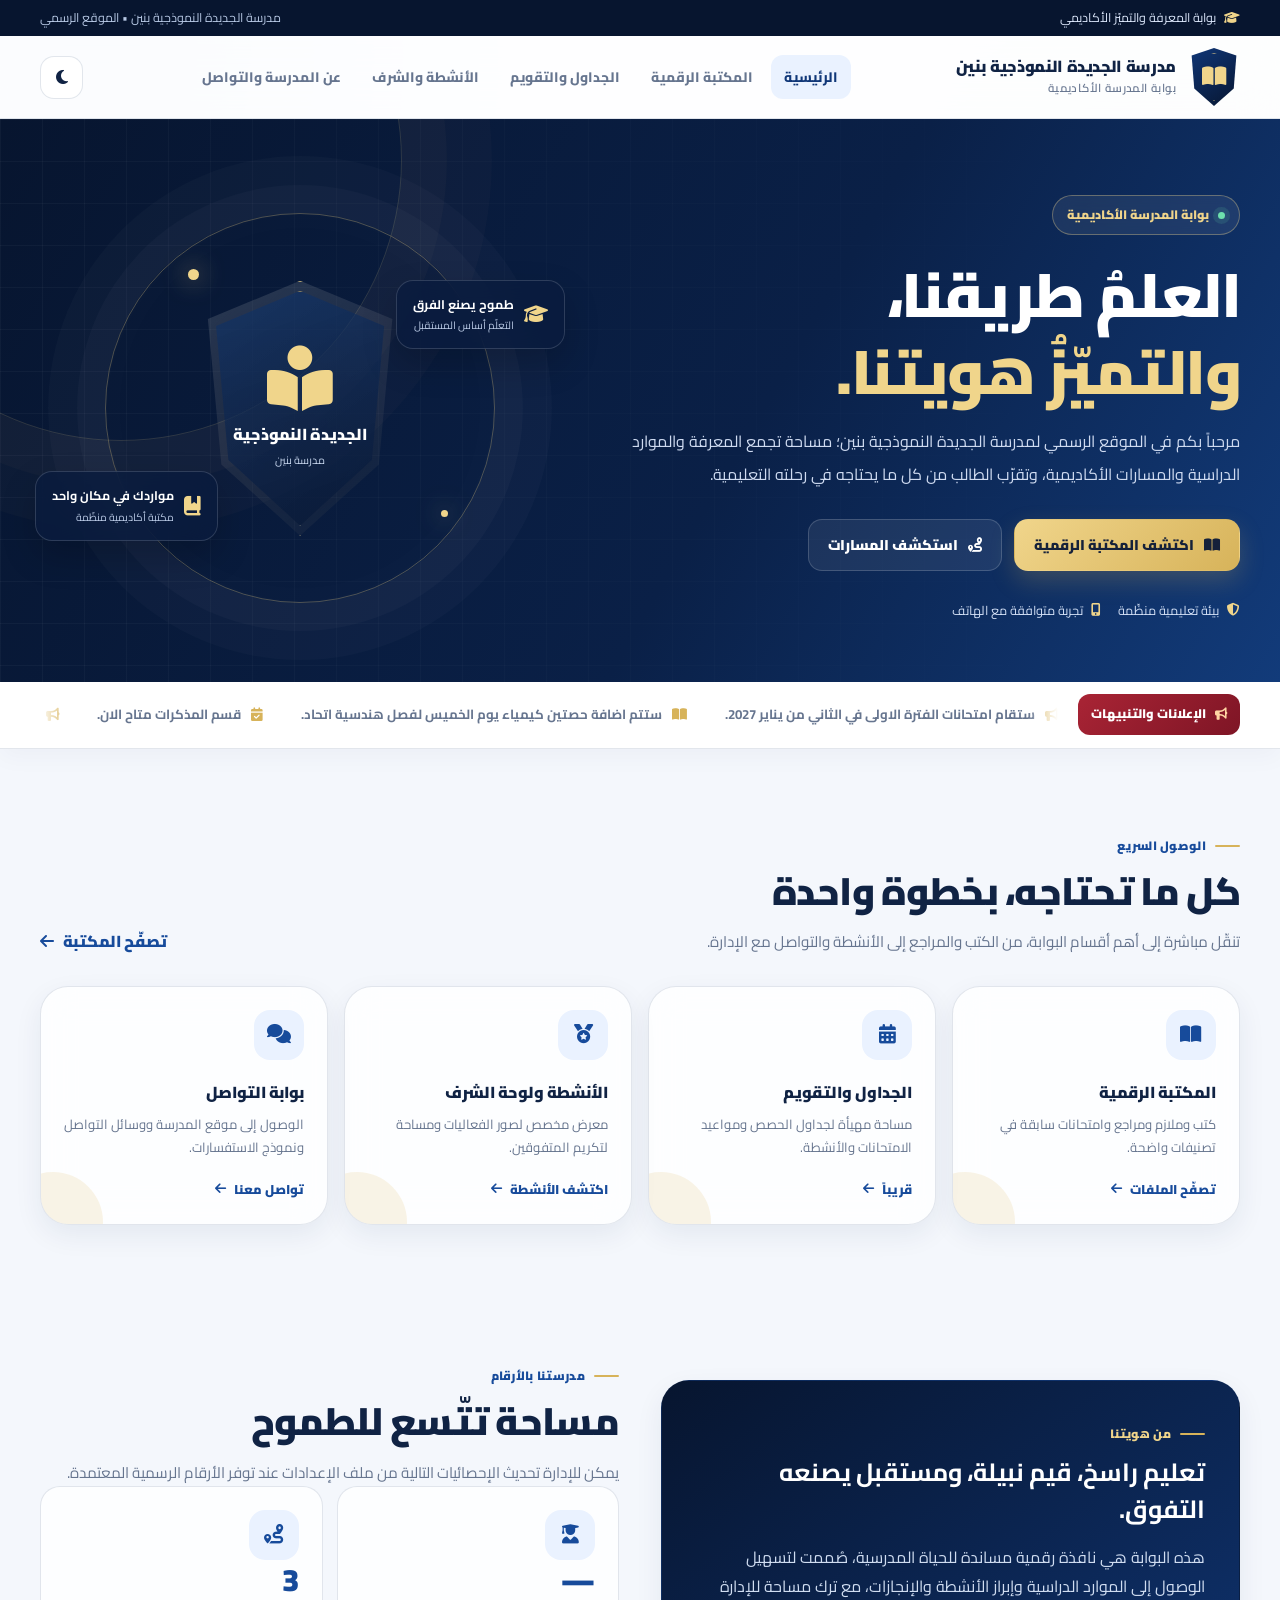
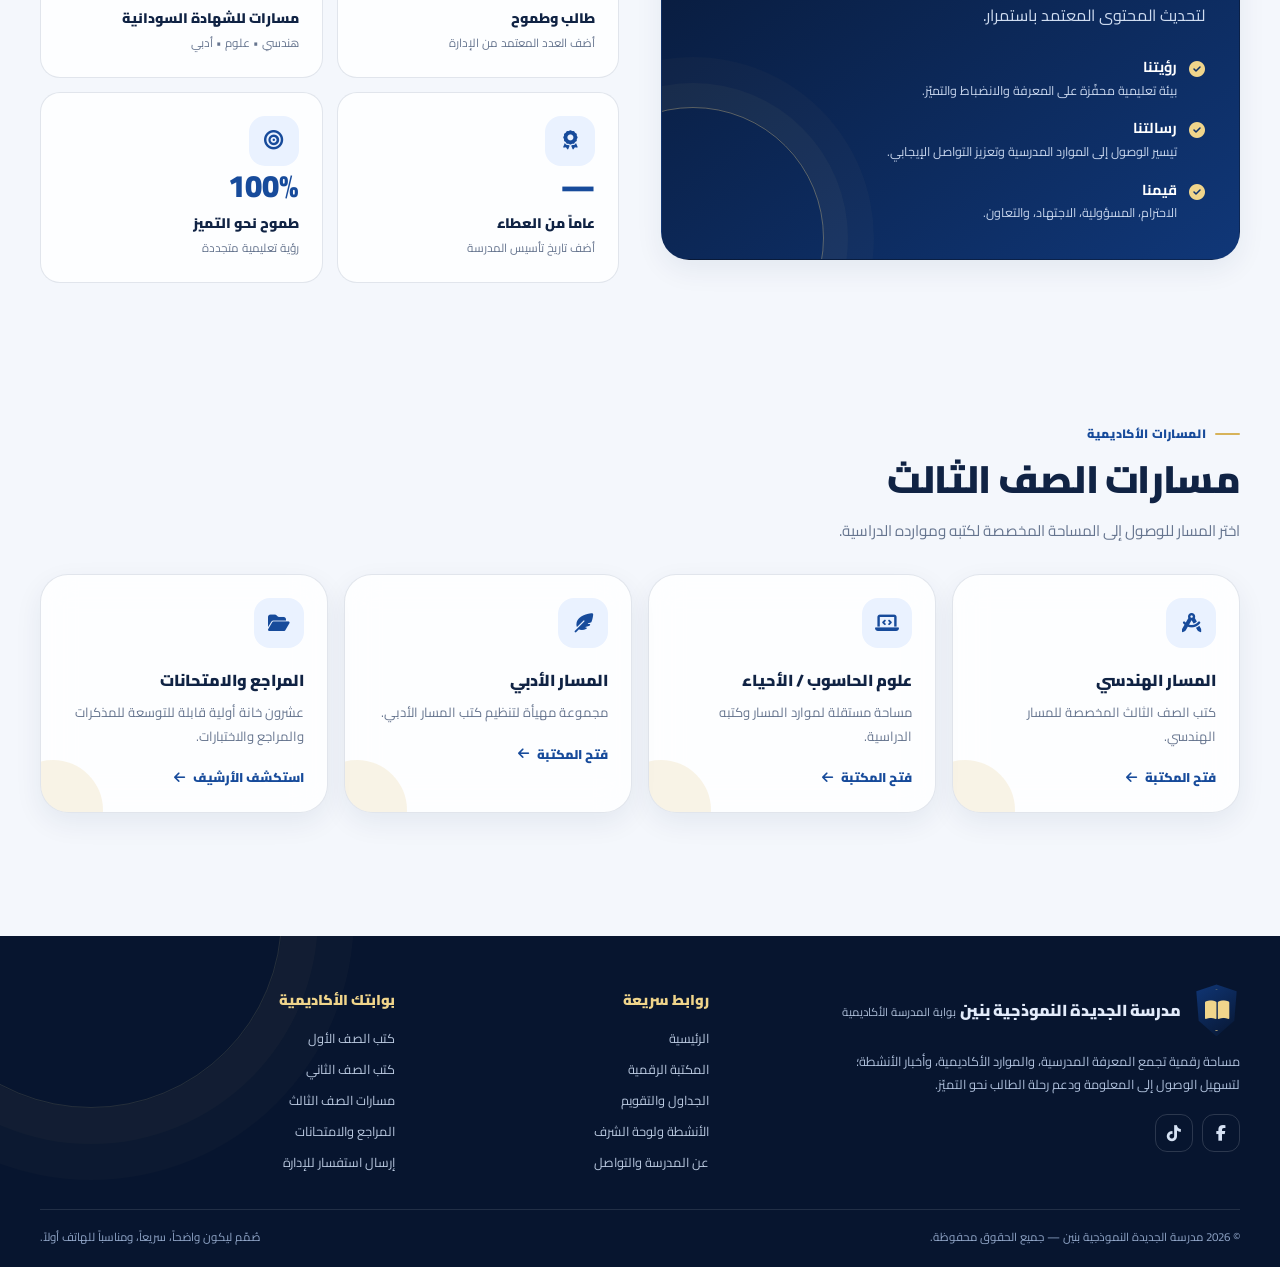
==== commit 73acd555: "Update print statement from 'Hello' to 'Goodbye'" ====
--- a/index.html
+++ b/index.html
@@ -1,28 +1,515 @@
-<!DOCTYPE html><html lang="ar" dir="rtl" data-theme="light"><head><meta charset="UTF-8"><meta name="viewport" content="width=device-width, initial-scale=1.0"><meta name="theme-color" content="#0a2047"><meta name="description" content="البوابة الأكاديمية لمدرسة الجديدة النموذجية بنين؛ مكتبة رقمية للمناهج والملازم، ومسارات الصف الثالث، والأنشطة المدرسية ووسائل التواصل."><meta name="robots" content="index,follow"><title>مدرسة الجديدة النموذجية بنين | البوابة الأكاديمية الرسمية</title><link rel="preconnect" href="https://fonts.googleapis.com"><link rel="preconnect" href="https://fonts.gstatic.com" crossorigin><link href="https://fonts.googleapis.com/css2?family=Cairo:wght@400;500;600;700;800;900&display=swap" rel="stylesheet"><link rel="stylesheet" href="https://cdnjs.cloudflare.com/ajax/libs/font-awesome/6.7.2/css/all.min.css"><link rel="stylesheet" href="./style.css"><script src="./app.js" defer></script></head><body data-page="home"><a class="skip-link" href="#main-content">تجاوز إلى المحتوى</a>
-<div class="topline"><div class="container topline-inner"><span class="topline-note"><i class="fa-solid fa-graduation-cap" aria-hidden="true"></i> بوابة المعرفة والتميّز الأكاديمي</span><span class="topline-date">مدرسة الجديدة النموذجية بنين <span aria-hidden="true">•</span> الموقع الرسمي</span></div></div>
-<header class="site-header"><div class="container nav-wrap">
-  <a class="brand" href="index.html" aria-label="مدرسة الجديدة النموذجية بنين — الرئيسية"><span class="brand-mark"><i class="fa-solid fa-book-open" aria-hidden="true"></i></span><span><span class="brand-name">مدرسة الجديدة النموذجية بنين</span><span class="brand-subtitle">بوابة المدرسة الأكاديمية</span></span></a>
-  <nav class="nav-links" aria-label="التنقل الرئيسي"><a class="nav-link" data-nav="home" href="index.html">الرئيسية</a><a class="nav-link" data-nav="library" href="library.html">المكتبة الرقمية</a><a class="nav-link" data-nav="schedules" href="schedules.html">الجداول والتقويم</a><a class="nav-link" data-nav="activities" href="activities.html">الأنشطة والشرف</a><a class="nav-link" data-nav="contact" href="contact.html">عن المدرسة والتواصل</a></nav>
-  <div class="nav-actions"><button class="icon-btn theme-toggle" type="button" aria-label="تبديل الوضع اللوني"><i class="fa-solid fa-moon"></i></button><button class="icon-btn menu-toggle" type="button" aria-label="فتح القائمة" aria-expanded="false" aria-controls="mobileMenu"><i class="fa-solid fa-bars"></i></button></div>
-</div><nav class="mobile-menu" id="mobileMenu" aria-label="التنقل على الهاتف"><a class="nav-link" data-nav="home" href="index.html"><i class="fa-solid fa-house" aria-hidden="true"></i> &nbsp; الرئيسية</a><a class="nav-link" data-nav="library" href="library.html"><i class="fa-solid fa-book-open" aria-hidden="true"></i> &nbsp; المكتبة الرقمية</a><a class="nav-link" data-nav="schedules" href="schedules.html"><i class="fa-solid fa-calendar-days" aria-hidden="true"></i> &nbsp; الجداول والتقويم</a><a class="nav-link" data-nav="activities" href="activities.html"><i class="fa-solid fa-trophy" aria-hidden="true"></i> &nbsp; الأنشطة والشرف</a><a class="nav-link" data-nav="contact" href="contact.html"><i class="fa-solid fa-building-columns" aria-hidden="true"></i> &nbsp; عن المدرسة والتواصل</a></nav><div class="page-progress" aria-hidden="true"><span></span></div></header><main id="main-content">
-<section class="hero"><div class="container hero-grid"><div class="hero-content"><span class="hero-badge"><span class="pulse"></span> بوابة المدرسة الأكاديمية</span><h1>العلمُ طريقنا،<span>والتميّزُ هويتنا.</span></h1><p class="hero-copy">مرحباً بكم في الموقع الرسمي لمدرسة الجديدة النموذجية بنين؛ مساحة تجمع المعرفة والموارد الدراسية والمسارات الأكاديمية، وتقرّب الطالب من كل ما يحتاجه في رحلته التعليمية.</p><div class="hero-actions"><a class="btn btn-gold" href="library.html"><i class="fa-solid fa-book-open"></i> اكتشف المكتبة الرقمية</a><a class="btn btn-outline" href="library.html#grade-three"><i class="fa-solid fa-route"></i> استكشف المسارات</a></div><div class="hero-meta"><span><i class="fa-solid fa-shield-halved"></i> بيئة تعليمية منظّمة</span><span><i class="fa-solid fa-mobile-screen-button"></i> تجربة متوافقة مع الهاتف</span></div></div><div class="hero-art" aria-label="شعار رمزي للبوابة الأكاديمية"><div class="hero-orbit"></div><div class="hero-emblem"><div class="hero-emblem-inner"><i class="fa-solid fa-book-open-reader"></i><strong>الجديدة النموذجية</strong><small>مدرسة بنين</small></div></div><div class="floating-note note-one"><i class="fa-solid fa-graduation-cap"></i><span><b>طموح يصنع الفرق</b><small>التعلّم أساس المستقبل</small></span></div><div class="floating-note note-two"><i class="fa-solid fa-book-bookmark"></i><span><b>مواردك في مكان واحد</b><small>مكتبة أكاديمية منظّمة</small></span></div></div></div></section>
-<section class="announcement-band" aria-label="إعلانات المدرسة"><div class="container announcement-inner"><div class="announcement-label"><i class="fa-solid fa-bullhorn"></i> الإعلانات والتنبيهات</div><div class="ticker-window"><div class="ticker-track"></div></div></div></section>
-<section class="section"><div class="container"><div class="section-heading reveal"><div><span class="eyebrow">الوصول السريع</span><h2 class="section-title">كل ما تحتاجه، بخطوة واحدة</h2><p class="section-desc">تنقّل مباشرة إلى أهم أقسام البوابة، من الكتب والمراجع إلى الأنشطة والتواصل مع الإدارة.</p></div><a class="section-link" href="library.html">تصفّح المكتبة <i class="fa-solid fa-arrow-left"></i></a></div><div class="quick-grid">
-<a class="quick-card glass-card reveal" href="library.html"><div class="card-icon"><i class="fa-solid fa-book-open"></i></div><h3>المكتبة الرقمية</h3><p>كتب وملازم ومراجع وامتحانات سابقة في تصنيفات واضحة.</p><span class="quick-arrow">تصفّح الملفات <i class="fa-solid fa-arrow-left"></i></span></a>
-<a class="quick-card glass-card reveal" href="schedules.html"><div class="card-icon"><i class="fa-solid fa-calendar-days"></i></div><h3>الجداول والتقويم</h3><p>مساحة مهيأة لجداول الحصص ومواعيد الامتحانات والأنشطة.</p><span class="quick-arrow">قريباً <i class="fa-solid fa-arrow-left"></i></span></a>
-<a class="quick-card glass-card reveal" href="activities.html"><div class="card-icon"><i class="fa-solid fa-medal"></i></div><h3>الأنشطة ولوحة الشرف</h3><p>معرض مخصص لصور الفعاليات ومساحة لتكريم المتفوقين.</p><span class="quick-arrow">اكتشف الأنشطة <i class="fa-solid fa-arrow-left"></i></span></a>
-<a class="quick-card glass-card reveal" href="contact.html"><div class="card-icon"><i class="fa-solid fa-comments"></i></div><h3>بوابة التواصل</h3><p>الوصول إلى موقع المدرسة ووسائل التواصل ونموذج الاستفسارات.</p><span class="quick-arrow">تواصل معنا <i class="fa-solid fa-arrow-left"></i></span></a>
-</div></div></section>
-<section class="section-tight"><div class="container about-grid"><div class="about-panel glass-card reveal"><span class="eyebrow">من هويتنا</span><h3>تعليم راسخ، قيم نبيلة، ومستقبل يصنعه التفوق.</h3><p>هذه البوابة هي نافذة رقمية مساندة للحياة المدرسية، صُممت لتسهيل الوصول إلى الموارد الدراسية وإبراز الأنشطة والإنجازات، مع ترك مساحة للإدارة لتحديث المحتوى المعتمد باستمرار.</p><div class="values-list"><div class="value-row"><i class="fa-solid fa-check-circle"></i><div><strong>رؤيتنا</strong><span>بيئة تعليمية محفّزة على المعرفة والانضباط والتميّز.</span></div></div><div class="value-row"><i class="fa-solid fa-check-circle"></i><div><strong>رسالتنا</strong><span>تيسير الوصول إلى الموارد المدرسية وتعزيز التواصل الإيجابي.</span></div></div><div class="value-row"><i class="fa-solid fa-check-circle"></i><div><strong>قيمنا</strong><span>الاحترام، المسؤولية، الاجتهاد، والتعاون.</span></div></div></div></div><div class="about-side reveal"><span class="eyebrow">مدرستنا بالأرقام</span><h2 class="section-title">مساحة تتّسع للطموح</h2><p class="section-desc">يمكن للإدارة تحديث الإحصائيات التالية من ملف الإعدادات عند توفر الأرقام الرسمية المعتمدة.</p><div class="stats-grid" id="statsGrid"><div class="stat-card"><div class="stat-number">—</div><div class="stat-label">عدد الطلاب</div><div class="stat-note">يُحدّث من إعدادات الموقع</div></div><div class="stat-card"><div class="stat-number">3</div><div class="stat-label">مسارات للشهادة السودانية</div><div class="stat-note">هندسي • علوم • أدبي</div></div><div class="stat-card"><div class="stat-number">—</div><div class="stat-label">سنوات من العطاء</div><div class="stat-note">يُضاف تاريخ التأسيس</div></div><div class="stat-card"><div class="stat-number">100%</div><div class="stat-label">طموح نحو التميز</div><div class="stat-note">رؤية تعليمية متجددة</div></div></div></div></div></section>
-<section class="section"><div class="container"><div class="section-heading reveal"><div><span class="eyebrow">المسارات الأكاديمية</span><h2 class="section-title">مسارات الصف الثالث</h2><p class="section-desc">اختر المسار للوصول إلى المساحة المخصصة لكتبه وموارده الدراسية.</p></div></div><div class="quick-grid">
-<a class="quick-card glass-card reveal" href="library.html#grade-three"><div class="card-icon"><i class="fa-solid fa-compass-drafting"></i></div><h3>المسار الهندسي</h3><p>كتب الصف الثالث المخصصة للمسار الهندسي.</p><span class="quick-arrow">فتح المكتبة <i class="fa-solid fa-arrow-left"></i></span></a>
-<a class="quick-card glass-card reveal" href="library.html#grade-three"><div class="card-icon"><i class="fa-solid fa-laptop-code"></i></div><h3>علوم الحاسوب / الأحياء</h3><p>مساحة مستقلة لموارد المسار وكتبه الدراسية.</p><span class="quick-arrow">فتح المكتبة <i class="fa-solid fa-arrow-left"></i></span></a>
-<a class="quick-card glass-card reveal" href="library.html#grade-three"><div class="card-icon"><i class="fa-solid fa-feather-pointed"></i></div><h3>المسار الأدبي</h3><p>مجموعة مهيأة لتنظيم كتب المسار الأدبي.</p><span class="quick-arrow">فتح المكتبة <i class="fa-solid fa-arrow-left"></i></span></a>
-<a class="quick-card glass-card reveal" href="library.html#references"><div class="card-icon"><i class="fa-solid fa-folder-open"></i></div><h3>المراجع والامتحانات</h3><p>عشرون خانة أولية قابلة للتوسعة للمذكرات والمراجع والاختبارات.</p><span class="quick-arrow">استكشف الأرشيف <i class="fa-solid fa-arrow-left"></i></span></a>
-</div></div></section>
-</main><footer class="site-footer"><div class="container"><div class="footer-grid">
-  <div><div class="footer-brand"><span class="brand-mark"><i class="fa-solid fa-book-open" aria-hidden="true"></i></span><span><span class="footer-brand-name">مدرسة الجديدة النموذجية بنين</span><span class="footer-brand-sub">بوابة المدرسة الأكاديمية</span></span></div><p class="footer-about">مساحة رقمية تجمع المعرفة المدرسية، والموارد الأكاديمية، وأخبار الأنشطة؛ لتسهيل الوصول إلى المعلومة ودعم رحلة الطالب نحو التميّز.</p><div class="footer-social" id="footerSocial" aria-label="حسابات المدرسة على الشبكات الاجتماعية"><a href="#" data-social-placeholder="facebook" aria-label="فيسبوك"><i class="fa-brands fa-facebook-f"></i></a><a href="#" data-social-placeholder="tiktok" aria-label="تيك توك"><i class="fa-brands fa-tiktok"></i></a></div></div>
-  <div><h2 class="footer-title">روابط سريعة</h2><div class="footer-links"><a href="index.html">الرئيسية</a><a href="library.html">المكتبة الرقمية</a><a href="schedules.html">الجداول والتقويم</a><a href="activities.html">الأنشطة ولوحة الشرف</a><a href="contact.html">عن المدرسة والتواصل</a></div></div>
-  <div><h2 class="footer-title">بوابتك الأكاديمية</h2><div class="footer-links"><a href="library.html">كتب الصف الأول</a><a href="library.html#grade-two">كتب الصف الثاني</a><a href="library.html#grade-three">مسارات الصف الثالث</a><a href="library.html#references">المراجع والامتحانات</a><a href="contact.html#contactForm">إرسال استفسار للإدارة</a></div></div>
-</div><div class="footer-bottom"><span>© <span id="currentYear">2026</span> مدرسة الجديدة النموذجية بنين — جميع الحقوق محفوظة.</span><span>صُمّم ليكون واضحاً، سريعاً، ومناسباً للهاتف أولاً.</span></div></div></footer>
-<button class="back-top" type="button" aria-label="العودة إلى أعلى الصفحة"><i class="fa-solid fa-arrow-up"></i></button><div class="toast-container" aria-live="polite"></div></body></html>+
+<!DOCTYPE html>
+<html lang="ar" dir="rtl" data-theme="light">
+<head>
+    <meta charset="UTF-8">
+    <meta name="viewport" content="width=device-width, initial-scale=1.0">
+
+    <!-- معلومات الصفحة الأساسية -->
+    <meta name="theme-color" content="#0a2047">
+    <meta name="description" content="الموقع الرسمي لمدرسة الجديدة النموذجية بنين. اكتشف المكتبة الرقمية والكتب والملازم والمراجع الدراسية ومسارات الصف الثالث والأنشطة المدرسية.">
+    <meta name="robots" content="index, follow">
+    <meta name="googlebot" content="index, follow">
+
+    <title>مدرسة الجديدة النموذجية بنين | الموقع الرسمي والبوابة الأكاديمية</title>
+
+    <!-- العنوان الأساسي للموقع -->
+    <link rel="canonical" href="https://aljadida.vercel.app/">
+
+    <!-- معلومات المشاركة على مواقع التواصل -->
+    <meta property="og:type" content="website">
+    <meta property="og:locale" content="ar_SD">
+    <meta property="og:site_name" content="مدرسة الجديدة النموذجية بنين">
+    <meta property="og:title" content="مدرسة الجديدة النموذجية بنين | البوابة الأكاديمية الرسمية">
+    <meta property="og:description" content="البوابة الأكاديمية الرسمية لمدرسة الجديدة النموذجية بنين، تضم المكتبة الرقمية والموارد الدراسية والمسارات الأكاديمية والأنشطة المدرسية.">
+    <meta property="og:url" content="https://aljadida.vercel.app/">
+
+    <!-- Twitter Card -->
+    <meta name="twitter:card" content="summary">
+    <meta name="twitter:title" content="مدرسة الجديدة النموذجية بنين">
+    <meta name="twitter:description" content="الموقع الرسمي والبوابة الأكاديمية لمدرسة الجديدة النموذجية بنين.">
+
+    <!-- البيانات المنظمة لمحركات البحث -->
+    <script type="application/ld+json">
+    {
+        "@context": "https://schema.org",
+        "@type": "School",
+        "name": "مدرسة الجديدة النموذجية بنين",
+        "alternateName": "مدرسة الجديدة النموذجية",
+        "url": "https://aljadida.vercel.app/",
+        "description": "الموقع الرسمي لمدرسة الجديدة النموذجية بنين، ويضم المكتبة الرقمية والموارد الدراسية والمسارات الأكاديمية والأنشطة المدرسية.",
+        "inLanguage": "ar"
+    }
+    </script>
+
+    <!-- الخطوط -->
+    <link rel="preconnect" href="https://fonts.googleapis.com">
+    <link rel="preconnect" href="https://fonts.gstatic.com" crossorigin>
+    <link href="https://fonts.googleapis.com/css2?family=Cairo:wght@400;500;600;700;800;900&display=swap" rel="stylesheet">
+
+    <!-- الأيقونات -->
+    <link rel="stylesheet" href="https://cdnjs.cloudflare.com/ajax/libs/font-awesome/6.7.2/css/all.min.css">
+
+    <!-- ملفات التصميم والبرمجة -->
+    <link rel="stylesheet" href="./style.css">
+    <script src="./app.js" defer></script>
+</head>
+
+<body data-page="home">
+
+<a class="skip-link" href="#main-content">تجاوز إلى المحتوى</a>
+
+<div class="topline">
+    <div class="container topline-inner">
+        <span class="topline-note">
+            <i class="fa-solid fa-graduation-cap" aria-hidden="true"></i>
+            بوابة المعرفة والتميّز الأكاديمي
+        </span>
+        <span class="topline-date">
+            مدرسة الجديدة النموذجية بنين
+            <span aria-hidden="true">•</span>
+            الموقع الرسمي
+        </span>
+    </div>
+</div>
+
+<header class="site-header">
+    <div class="container nav-wrap">
+
+        <a class="brand" href="index.html" aria-label="مدرسة الجديدة النموذجية بنين — الرئيسية">
+            <span class="brand-mark">
+                <i class="fa-solid fa-book-open" aria-hidden="true"></i>
+            </span>
+            <span>
+                <span class="brand-name">مدرسة الجديدة النموذجية بنين</span>
+                <span class="brand-subtitle">بوابة المدرسة الأكاديمية</span>
+            </span>
+        </a>
+
+        <nav class="nav-links" aria-label="التنقل الرئيسي">
+            <a class="nav-link" data-nav="home" href="index.html">الرئيسية</a>
+            <a class="nav-link" data-nav="library" href="library.html">المكتبة الرقمية</a>
+            <a class="nav-link" data-nav="schedules" href="schedules.html">الجداول والتقويم</a>
+            <a class="nav-link" data-nav="activities" href="activities.html">الأنشطة والشرف</a>
+            <a class="nav-link" data-nav="contact" href="contact.html">عن المدرسة والتواصل</a>
+        </nav>
+
+        <div class="nav-actions">
+            <button class="icon-btn theme-toggle" type="button" aria-label="تبديل الوضع اللوني">
+                <i class="fa-solid fa-moon"></i>
+            </button>
+            <button class="icon-btn menu-toggle" type="button" aria-label="فتح القائمة" aria-expanded="false" aria-controls="mobileMenu">
+                <i class="fa-solid fa-bars"></i>
+            </button>
+        </div>
+    </div>
+
+    <nav class="mobile-menu" id="mobileMenu" aria-label="التنقل على الهاتف">
+        <a class="nav-link" data-nav="home" href="index.html">
+            <i class="fa-solid fa-house" aria-hidden="true"></i> &nbsp; الرئيسية
+        </a>
+        <a class="nav-link" data-nav="library" href="library.html">
+            <i class="fa-solid fa-book-open" aria-hidden="true"></i> &nbsp; المكتبة الرقمية
+        </a>
+        <a class="nav-link" data-nav="schedules" href="schedules.html">
+            <i class="fa-solid fa-calendar-days" aria-hidden="true"></i> &nbsp; الجداول والتقويم
+        </a>
+        <a class="nav-link" data-nav="activities" href="activities.html">
+            <i class="fa-solid fa-trophy" aria-hidden="true"></i> &nbsp; الأنشطة والشرف
+        </a>
+        <a class="nav-link" data-nav="contact" href="contact.html">
+            <i class="fa-solid fa-building-columns" aria-hidden="true"></i> &nbsp; عن المدرسة والتواصل
+        </a>
+    </nav>
+
+    <div class="page-progress" aria-hidden="true">
+        <span></span>
+    </div>
+</header>
+
+<main id="main-content">
+
+    <!-- الواجهة الرئيسية -->
+    <section class="hero">
+        <div class="container hero-grid">
+
+            <div class="hero-content">
+                <span class="hero-badge">
+                    <span class="pulse"></span>
+                    بوابة المدرسة الأكاديمية
+                </span>
+
+                <h1>
+                    العلمُ طريقنا،
+                    <span>والتميّزُ هويتنا.</span>
+                </h1>
+
+                <p class="hero-copy">
+                    مرحباً بكم في الموقع الرسمي لمدرسة الجديدة النموذجية بنين؛ مساحة تجمع المعرفة والموارد الدراسية والمسارات الأكاديمية، وتقرّب الطالب من كل ما يحتاجه في رحلته التعليمية.
+                </p>
+
+                <div class="hero-actions">
+                    <a class="btn btn-gold" href="library.html">
+                        <i class="fa-solid fa-book-open"></i>
+                        اكتشف المكتبة الرقمية
+                    </a>
+                    <a class="btn btn-outline" href="library.html#grade-three">
+                        <i class="fa-solid fa-route"></i>
+                        استكشف المسارات
+                    </a>
+                </div>
+
+                <div class="hero-meta">
+                    <span>
+                        <i class="fa-solid fa-shield-halved"></i>
+                        بيئة تعليمية منظّمة
+                    </span>
+                    <span>
+                        <i class="fa-solid fa-mobile-screen-button"></i>
+                        تجربة متوافقة مع الهاتف
+                    </span>
+                </div>
+            </div>
+
+            <div class="hero-art" aria-label="شعار رمزي للبوابة الأكاديمية">
+                <div class="hero-orbit"></div>
+
+                <div class="hero-emblem">
+                    <div class="hero-emblem-inner">
+                        <i class="fa-solid fa-book-open-reader"></i>
+                        <strong>الجديدة النموذجية</strong>
+                        <small>مدرسة بنين</small>
+                    </div>
+                </div>
+
+                <div class="floating-note note-one">
+                    <i class="fa-solid fa-graduation-cap"></i>
+                    <span>
+                        <b>طموح يصنع الفرق</b>
+                        <small>التعلّم أساس المستقبل</small>
+                    </span>
+                </div>
+
+                <div class="floating-note note-two">
+                    <i class="fa-solid fa-book-bookmark"></i>
+                    <span>
+                        <b>مواردك في مكان واحد</b>
+                        <small>مكتبة أكاديمية منظّمة</small>
+                    </span>
+                </div>
+            </div>
+
+        </div>
+    </section>
+
+    <!-- الإعلانات -->
+    <section class="announcement-band" aria-label="إعلانات المدرسة">
+        <div class="container announcement-inner">
+            <div class="announcement-label">
+                <i class="fa-solid fa-bullhorn"></i>
+                الإعلانات والتنبيهات
+            </div>
+            <div class="ticker-window">
+                <div class="ticker-track"></div>
+            </div>
+        </div>
+    </section>
+
+    <!-- الوصول السريع -->
+    <section class="section">
+        <div class="container">
+
+            <div class="section-heading reveal">
+                <div>
+                    <span class="eyebrow">الوصول السريع</span>
+                    <h2 class="section-title">كل ما تحتاجه، بخطوة واحدة</h2>
+                    <p class="section-desc">
+                        تنقّل مباشرة إلى أهم أقسام البوابة، من الكتب والمراجع إلى الأنشطة والتواصل مع الإدارة.
+                    </p>
+                </div>
+                <a class="section-link" href="library.html">
+                    تصفّح المكتبة
+                    <i class="fa-solid fa-arrow-left"></i>
+                </a>
+            </div>
+
+            <div class="quick-grid">
+
+                <a class="quick-card glass-card reveal" href="library.html">
+                    <div class="card-icon">
+                        <i class="fa-solid fa-book-open"></i>
+                    </div>
+                    <h3>المكتبة الرقمية</h3>
+                    <p>كتب وملازم ومراجع وامتحانات سابقة في تصنيفات واضحة.</p>
+                    <span class="quick-arrow">
+                        تصفّح الملفات
+                        <i class="fa-solid fa-arrow-left"></i>
+                    </span>
+                </a>
+
+                <a class="quick-card glass-card reveal" href="schedules.html">
+                    <div class="card-icon">
+                        <i class="fa-solid fa-calendar-days"></i>
+                    </div>
+                    <h3>الجداول والتقويم</h3>
+                    <p>مساحة مهيأة لجداول الحصص ومواعيد الامتحانات والأنشطة.</p>
+                    <span class="quick-arrow">
+                        قريباً
+                        <i class="fa-solid fa-arrow-left"></i>
+                    </span>
+                </a>
+
+                <a class="quick-card glass-card reveal" href="activities.html">
+                    <div class="card-icon">
+                        <i class="fa-solid fa-medal"></i>
+                    </div>
+                    <h3>الأنشطة ولوحة الشرف</h3>
+                    <p>معرض مخصص لصور الفعاليات ومساحة لتكريم المتفوقين.</p>
+                    <span class="quick-arrow">
+                        اكتشف الأنشطة
+                        <i class="fa-solid fa-arrow-left"></i>
+                    </span>
+                </a>
+
+                <a class="quick-card glass-card reveal" href="contact.html">
+                    <div class="card-icon">
+                        <i class="fa-solid fa-comments"></i>
+                    </div>
+                    <h3>بوابة التواصل</h3>
+                    <p>الوصول إلى موقع المدرسة ووسائل التواصل ونموذج الاستفسارات.</p>
+                    <span class="quick-arrow">
+                        تواصل معنا
+                        <i class="fa-solid fa-arrow-left"></i>
+                    </span>
+                </a>
+
+            </div>
+        </div>
+    </section>
+
+    <!-- عن المدرسة -->
+    <section class="section-tight">
+        <div class="container about-grid">
+
+            <div class="about-panel glass-card reveal">
+                <span class="eyebrow">من هويتنا</span>
+
+                <h3>تعليم راسخ، قيم نبيلة، ومستقبل يصنعه التفوق.</h3>
+
+                <p>
+                    هذه البوابة هي نافذة رقمية مساندة للحياة المدرسية، صُممت لتسهيل الوصول إلى الموارد الدراسية وإبراز الأنشطة والإنجازات، مع ترك مساحة للإدارة لتحديث المحتوى المعتمد باستمرار.
+                </p>
+
+                <div class="values-list">
+
+                    <div class="value-row">
+                        <i class="fa-solid fa-check-circle"></i>
+                        <div>
+                            <strong>رؤيتنا</strong>
+                            <span>بيئة تعليمية محفّزة على المعرفة والانضباط والتميّز.</span>
+                        </div>
+                    </div>
+
+                    <div class="value-row">
+                        <i class="fa-solid fa-check-circle"></i>
+                        <div>
+                            <strong>رسالتنا</strong>
+                            <span>تيسير الوصول إلى الموارد المدرسية وتعزيز التواصل الإيجابي.</span>
+                        </div>
+                    </div>
+
+                    <div class="value-row">
+                        <i class="fa-solid fa-check-circle"></i>
+                        <div>
+                            <strong>قيمنا</strong>
+                            <span>الاحترام، المسؤولية، الاجتهاد، والتعاون.</span>
+                        </div>
+                    </div>
+
+                </div>
+            </div>
+
+            <div class="about-side reveal">
+                <span class="eyebrow">مدرستنا بالأرقام</span>
+                <h2 class="section-title">مساحة تتّسع للطموح</h2>
+
+                <p class="section-desc">
+                    يمكن للإدارة تحديث الإحصائيات التالية من ملف الإعدادات عند توفر الأرقام الرسمية المعتمدة.
+                </p>
+
+                <div class="stats-grid" id="statsGrid">
+
+                    <div class="stat-card">
+                        <div class="stat-number">—</div>
+                        <div class="stat-label">عدد الطلاب</div>
+                        <div class="stat-note">يُحدّث من إعدادات الموقع</div>
+                    </div>
+
+                    <div class="stat-card">
+                        <div class="stat-number">3</div>
+                        <div class="stat-label">مسارات للشهادة السودانية</div>
+                        <div class="stat-note">هندسي • علوم • أدبي</div>
+                    </div>
+
+                    <div class="stat-card">
+                        <div class="stat-number">—</div>
+                        <div class="stat-label">سنوات من العطاء</div>
+                        <div class="stat-note">يُضاف تاريخ التأسيس</div>
+                    </div>
+
+                    <div class="stat-card">
+                        <div class="stat-number">100%</div>
+                        <div class="stat-label">طموح نحو التميز</div>
+                        <div class="stat-note">رؤية تعليمية متجددة</div>
+                    </div>
+
+                </div>
+            </div>
+
+        </div>
+    </section>
+
+    <!-- المسارات الأكاديمية -->
+    <section class="section">
+        <div class="container">
+
+            <div class="section-heading reveal">
+                <div>
+                    <span class="eyebrow">المسارات الأكاديمية</span>
+                    <h2 class="section-title">مسارات الصف الثالث</h2>
+                    <p class="section-desc">
+                        اختر المسار للوصول إلى المساحة المخصصة لكتبه وموارده الدراسية.
+                    </p>
+                </div>
+            </div>
+
+            <div class="quick-grid">
+
+                <a class="quick-card glass-card reveal" href="library.html#grade-three">
+                    <div class="card-icon">
+                        <i class="fa-solid fa-compass-drafting"></i>
+                    </div>
+                    <h3>المسار الهندسي</h3>
+                    <p>كتب الصف الثالث المخصصة للمسار الهندسي.</p>
+                    <span class="quick-arrow">
+                        فتح المكتبة
+                        <i class="fa-solid fa-arrow-left"></i>
+                    </span>
+                </a>
+
+                <a class="quick-card glass-card reveal" href="library.html#grade-three">
+                    <div class="card-icon">
+                        <i class="fa-solid fa-laptop-code"></i>
+                    </div>
+                    <h3>علوم الحاسوب / الأحياء</h3>
+                    <p>مساحة مستقلة لموارد المسار وكتبه الدراسية.</p>
+                    <span class="quick-arrow">
+                        فتح المكتبة
+                        <i class="fa-solid fa-arrow-left"></i>
+                    </span>
+                </a>
+
+                <a class="quick-card glass-card reveal" href="library.html#grade-three">
+                    <div class="card-icon">
+                        <i class="fa-solid fa-feather-pointed"></i>
+                    </div>
+                    <h3>المسار الأدبي</h3>
+                    <p>مجموعة مهيأة لتنظيم كتب المسار الأدبي.</p>
+                    <span class="quick-arrow">
+                        فتح المكتبة
+                        <i class="fa-solid fa-arrow-left"></i>
+                    </span>
+                </a>
+
+                <a class="quick-card glass-card reveal" href="library.html#references">
+                    <div class="card-icon">
+                        <i class="fa-solid fa-folder-open"></i>
+                    </div>
+                    <h3>المراجع والامتحانات</h3>
+                    <p>عشرون خانة أولية قابلة للتوسعة للمذكرات والمراجع والاختبارات.</p>
+                    <span class="quick-arrow">
+                        استكشف الأرشيف
+                        <i class="fa-solid fa-arrow-left"></i>
+                    </span>
+                </a>
+
+            </div>
+        </div>
+    </section>
+
+</main>
+
+<!-- تذييل الموقع -->
+<footer class="site-footer">
+    <div class="container">
+
+        <div class="footer-grid">
+
+            <div>
+                <div class="footer-brand">
+                    <span class="brand-mark">
+                        <i class="fa-solid fa-book-open" aria-hidden="true"></i>
+                    </span>
+                    <span>
+                        <span class="footer-brand-name">مدرسة الجديدة النموذجية بنين</span>
+                        <span class="footer-brand-sub">بوابة المدرسة الأكاديمية</span>
+                    </span>
+                </div>
+
+                <p class="footer-about">
+                    مساحة رقمية تجمع المعرفة المدرسية، والموارد الأكاديمية، وأخبار الأنشطة؛ لتسهيل الوصول إلى المعلومة ودعم رحلة الطالب نحو التميّز.
+                </p>
+
+                <div class="footer-social" id="footerSocial" aria-label="حسابات المدرسة على الشبكات الاجتماعية">
+                    <a href="#" data-social-placeholder="facebook" aria-label="فيسبوك">
+                        <i class="fa-brands fa-facebook-f"></i>
+                    </a>
+                    <a href="#" data-social-placeholder="tiktok" aria-label="تيك توك">
+                        <i class="fa-brands fa-tiktok"></i>
+                    </a>
+                </div>
+            </div>
+
+            <div>
+                <h2 class="footer-title">روابط سريعة</h2>
+                <div class="footer-links">
+                    <a href="index.html">الرئيسية</a>
+                    <a href="library.html">المكتبة الرقمية</a>
+                    <a href="schedules.html">الجداول والتقويم</a>
+                    <a href="activities.html">الأنشطة ولوحة الشرف</a>
+                    <a href="contact.html">عن المدرسة والتواصل</a>
+                </div>
+            </div>
+
+            <div>
+                <h2 class="footer-title">بوابتك الأكاديمية</h2>
+                <div class="footer-links">
+                    <a href="library.html">كتب الصف الأول</a>
+                    <a href="library.html#grade-two">كتب الصف الثاني</a>
+                    <a href="library.html#grade-three">مسارات الصف الثالث</a>
+                    <a href="library.html#references">المراجع والامتحانات</a>
+                    <a href="contact.html#contactForm">إرسال استفسار للإدارة</a>
+                </div>
+            </div>
+
+        </div>
+
+        <div class="footer-bottom">
+            <span>
+                © <span id="currentYear">2026</span>
+                مدرسة الجديدة النموذجية بنين — جميع الحقوق محفوظة.
+            </span>
+            <span>صُمّم ليكون واضحاً، سريعاً، ومناسباً للهاتف أولاً.</span>
+        </div>
+
+    </div>
+</footer>
+
+<button class="back-top" type="button" aria-label="العودة إلى أعلى الصفحة">
+    <i class="fa-solid fa-arrow-up"></i>
+</button>
+
+<div class="toast-container" aria-live="polite"></div>
+
+</body>
+</html>
